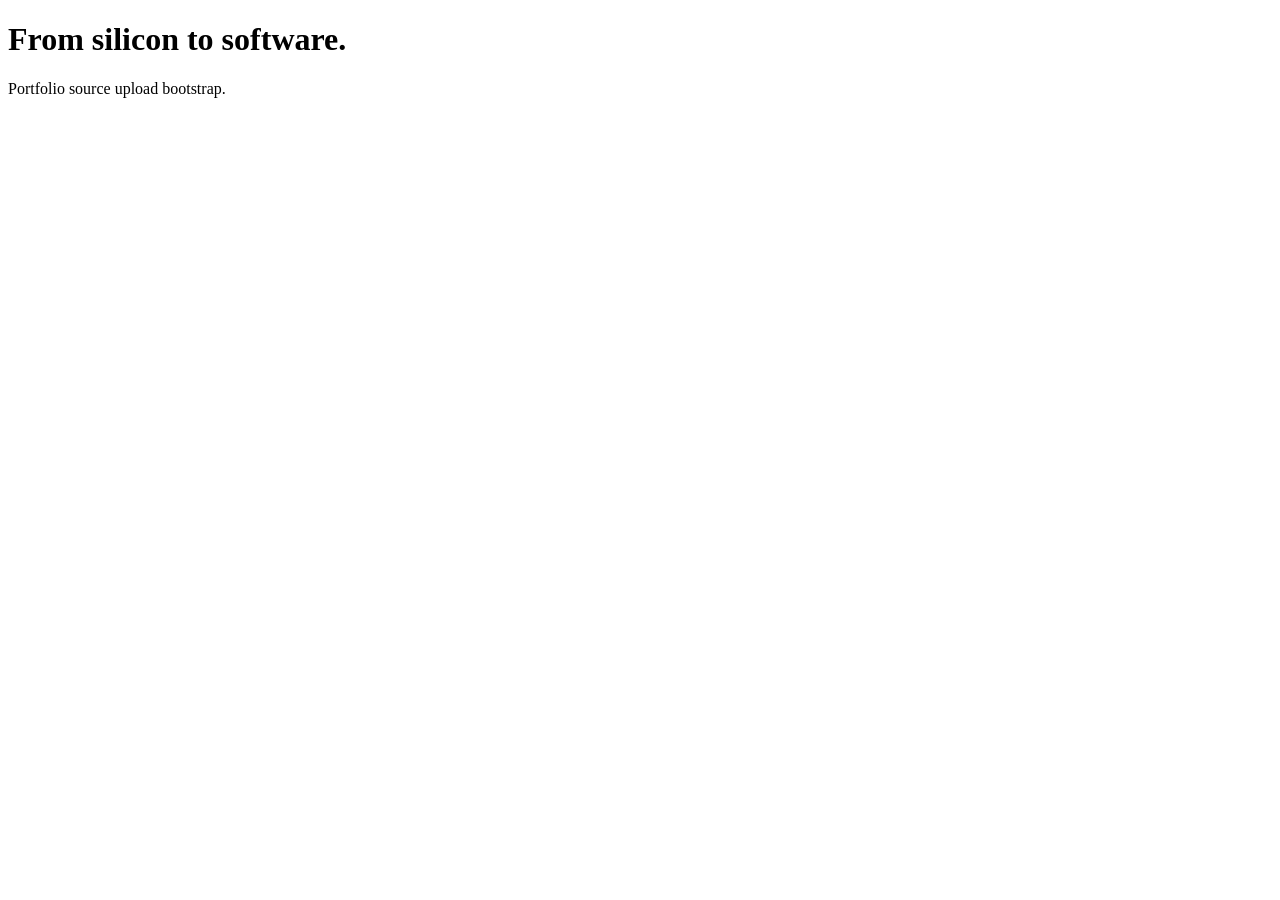
==== index.html @ 4bb89e98 "Initialize fresh engineering portfolio" ====
<!doctype html><html lang="en"><head><meta charset="utf-8"><meta name="viewport" content="width=device-width,initial-scale=1"><title>Prajwal Mhetre — Engineering Portfolio</title><link rel="stylesheet" href="styles.css"><script defer src="projects.js"></script><script defer src="app.js"></script></head><body><main><h1>From silicon to software.</h1><p>Portfolio source upload bootstrap.</p></main></body></html>
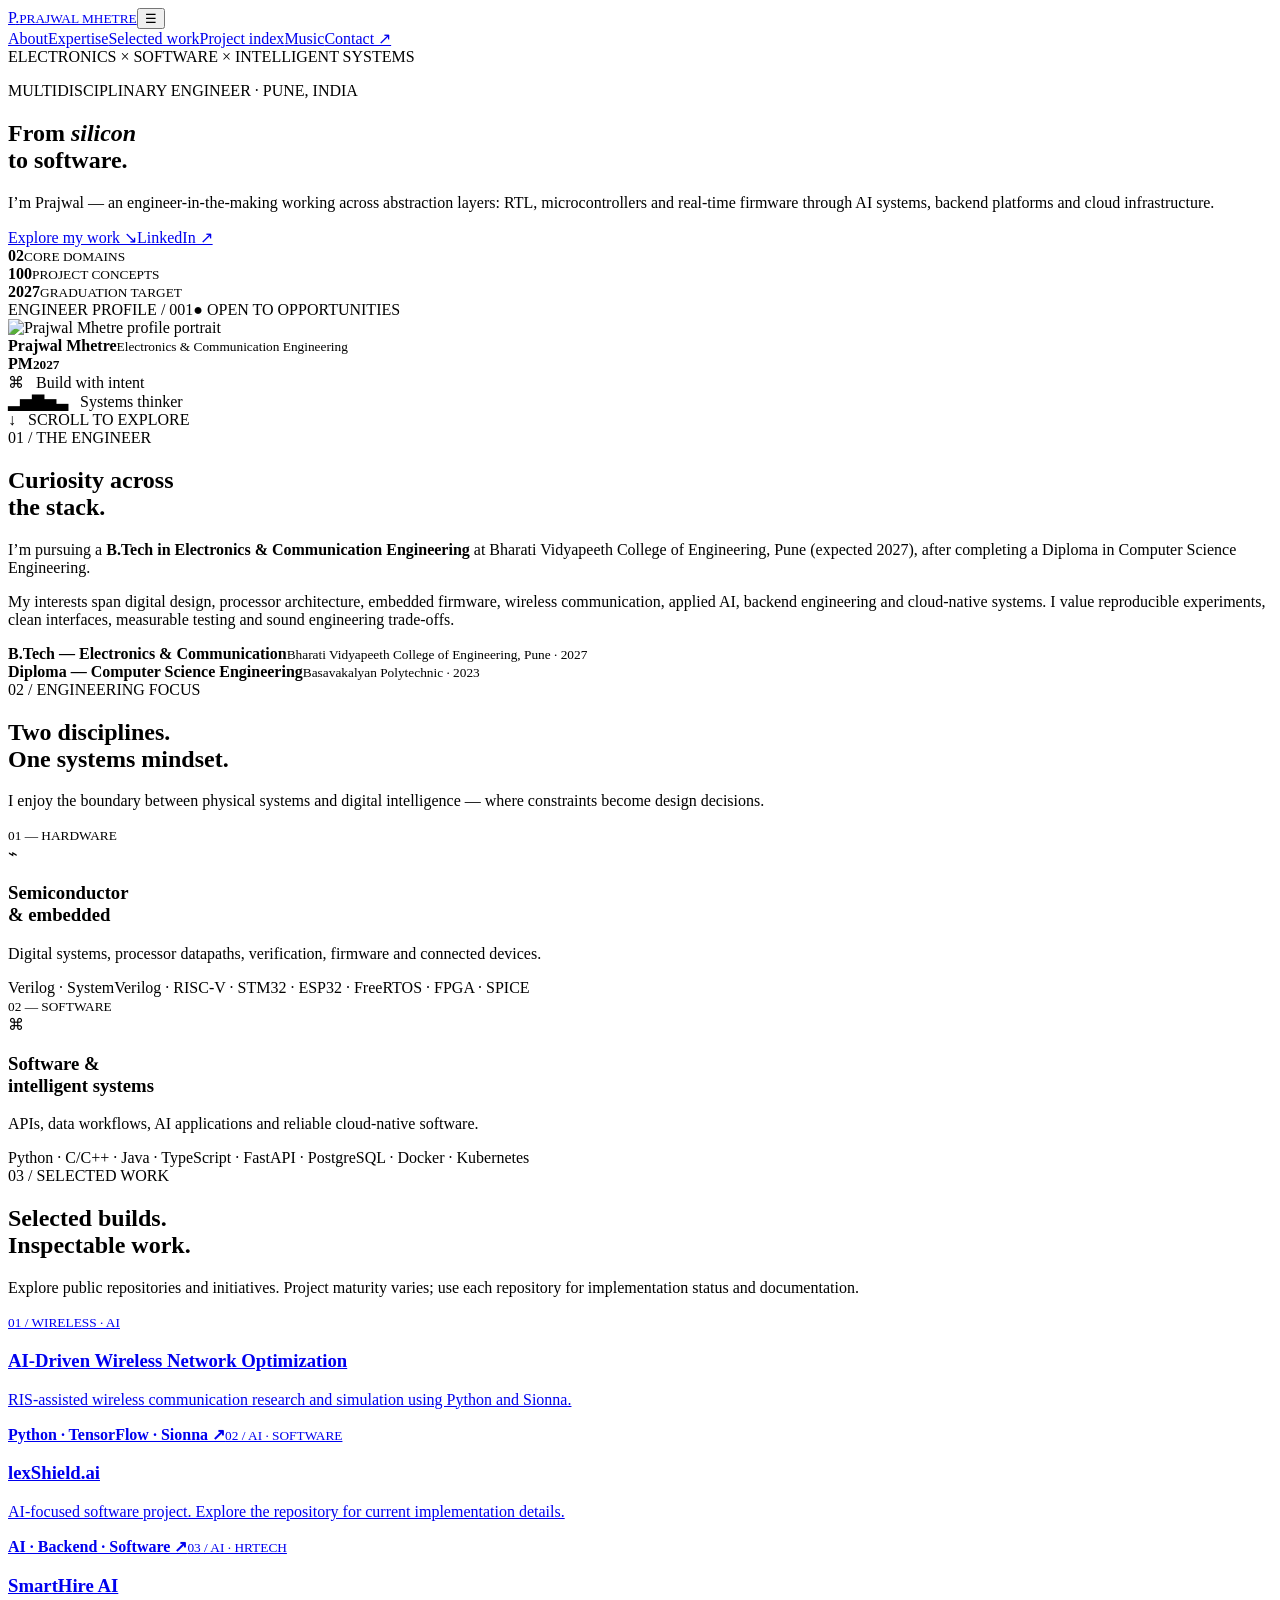
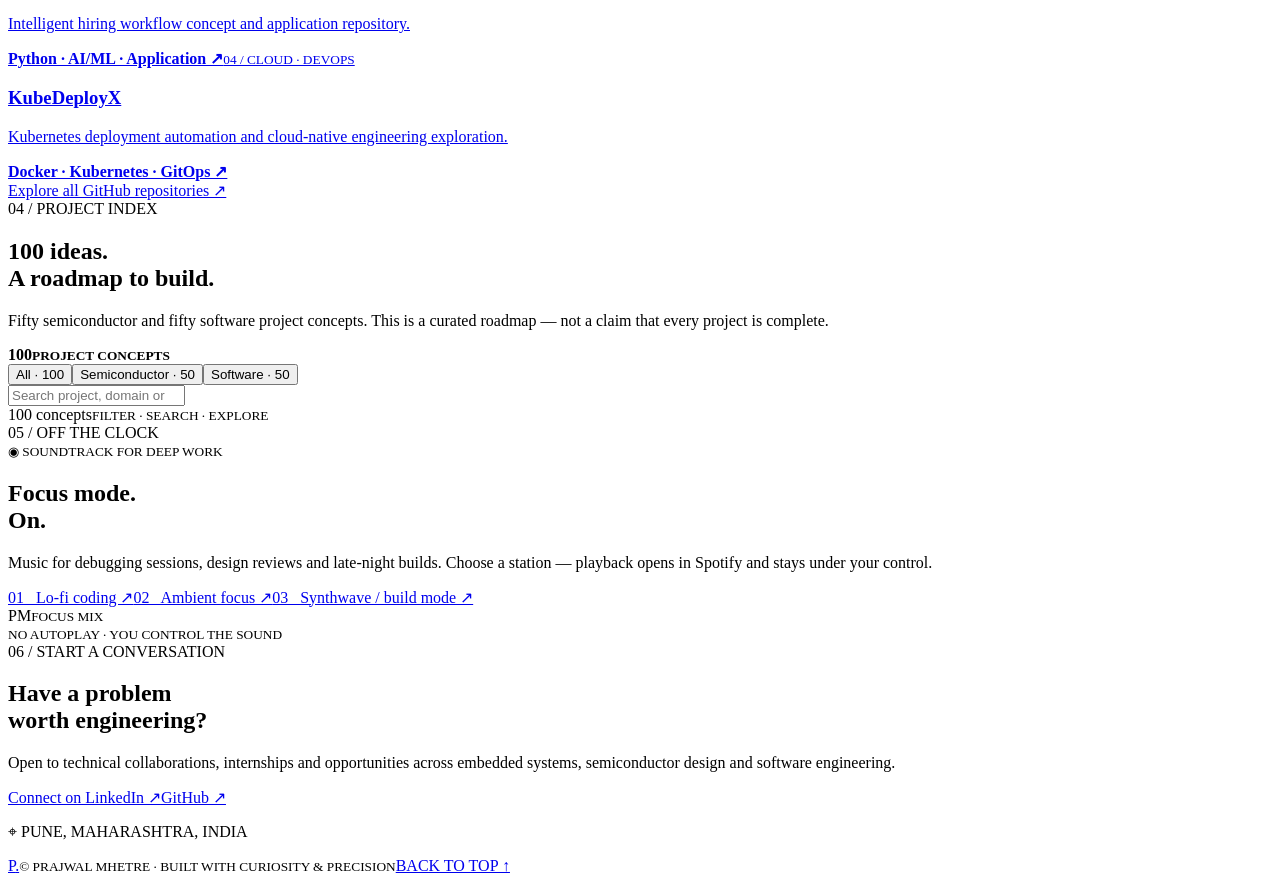
==== commit 1dac62f1: "Replace scaffold with complete engineering portfolio source" ====
--- a/index.html
+++ b/index.html
@@ -1 +1,10 @@
-<!doctype html><html lang="en"><head><meta charset="utf-8"><meta name="viewport" content="width=device-width,initial-scale=1"><title>Prajwal Mhetre — Engineering Portfolio</title><link rel="stylesheet" href="styles.css"><script defer src="projects.js"></script><script defer src="app.js"></script></head><body><main><h1>From silicon to software.</h1><p>Portfolio source upload bootstrap.</p></main></body></html>+<!doctype html>
+<html lang="en"><head><meta charset="utf-8"><meta name="viewport" content="width=device-width,initial-scale=1"><meta name="theme-color" content="#080b12"><meta name="description" content="Prajwal Mhetre — engineering portfolio across semiconductor design, embedded systems, AI and software."><meta property="og:title" content="Prajwal Mhetre | Engineering Portfolio"><meta property="og:description" content="From silicon to software."><title>Prajwal Mhetre — Engineering Portfolio</title><link rel="preconnect" href="https://fonts.googleapis.com"><link rel="preconnect" href="https://fonts.gstatic.com" crossorigin><link href="https://fonts.googleapis.com/css2?family=DM+Mono:wght@400;500&family=Manrope:wght@400;500;600;700;800&family=Space+Grotesk:wght@400;500;600;700&display=swap" rel="stylesheet"><link rel="stylesheet" href="styles.css"><script defer src="projects.js"></script><script defer src="app.js"></script></head>
+<body><div class="grain"></div><header class="top"><a class="logo" href="#home">P<span>.</span><small>PRAJWAL MHETRE</small></a><button class="menu" aria-label="Open navigation">☰</button><nav><a href="#about">About</a><a href="#domains">Expertise</a><a href="#work">Selected work</a><a href="#projects">Project index</a><a href="#music">Music</a><a class="navbtn" href="#contact">Contact ↗</a></nav></header>
+<main><section class="hero wrap" id="home"><div class="hero-text reveal"><div class="eyebrow"><i></i> ELECTRONICS × SOFTWARE × INTELLIGENT SYSTEMS</div><p class="mono">MULTIDISCIPLINARY ENGINEER · PUNE, INDIA</p><h1>From <em>silicon</em><br>to <span>software.</span></h1><p class="lead">I’m Prajwal — an engineer-in-the-making working across abstraction layers: RTL, microcontrollers and real-time firmware through AI systems, backend platforms and cloud infrastructure.</p><div class="actions"><a class="btn primary" href="#work">Explore my work ↘</a><a class="btn" href="https://www.linkedin.com/in/prajwalmhetre/" target="_blank" rel="noreferrer">LinkedIn ↗</a></div><div class="stats"><div><b>02</b><small>CORE DOMAINS</small></div><div><b>100</b><small>PROJECT CONCEPTS</small></div><div><b>2027</b><small>GRADUATION TARGET</small></div></div></div><div class="hero-art reveal"><div class="portrait-card"><div class="card-top"><span>ENGINEER PROFILE / 001</span><span class="available">● OPEN TO OPPORTUNITIES</span></div><img src="https://github.com/PrajwalMhetre.png" alt="Prajwal Mhetre profile portrait"><div class="card-foot"><div><b>Prajwal Mhetre</b><small>Electronics & Communication Engineering</small></div><strong>PM<small>2027</small></strong></div></div><div class="float f1">⌘ &nbsp; Build with intent</div><div class="float f2">▂▅▇▅▃ &nbsp; Systems thinker</div><div class="orbit"></div></div><div class="scroll">↓ &nbsp; SCROLL TO EXPLORE</div></section>
+<section class="section wrap" id="about"><div class="label">01 / THE ENGINEER</div><div class="two"><h2>Curiosity across<br><span>the stack.</span></h2><div><p>I’m pursuing a <b>B.Tech in Electronics & Communication Engineering</b> at Bharati Vidyapeeth College of Engineering, Pune (expected 2027), after completing a Diploma in Computer Science Engineering.</p><p>My interests span digital design, processor architecture, embedded firmware, wireless communication, applied AI, backend engineering and cloud-native systems. I value reproducible experiments, clean interfaces, measurable testing and sound engineering trade-offs.</p><div class="education"><b>B.Tech — Electronics & Communication</b><small>Bharati Vidyapeeth College of Engineering, Pune · 2027</small></div><div class="education"><b>Diploma — Computer Science Engineering</b><small>Basavakalyan Polytechnic · 2023</small></div></div></div></section>
+<section class="section wrap" id="domains"><div class="label">02 / ENGINEERING FOCUS</div><div class="section-title"><h2>Two disciplines.<br><span>One systems mindset.</span></h2><p>I enjoy the boundary between physical systems and digital intelligence — where constraints become design decisions.</p></div><div class="domains"><article class="domain"><small>01 — HARDWARE</small><div class="symbol">⌁</div><h3>Semiconductor<br>& embedded</h3><p>Digital systems, processor datapaths, verification, firmware and connected devices.</p><div class="tags">Verilog · SystemVerilog · RISC-V · STM32 · ESP32 · FreeRTOS · FPGA · SPICE</div></article><article class="domain alt"><small>02 — SOFTWARE</small><div class="symbol">⌘</div><h3>Software &<br>intelligent systems</h3><p>APIs, data workflows, AI applications and reliable cloud-native software.</p><div class="tags">Python · C/C++ · Java · TypeScript · FastAPI · PostgreSQL · Docker · Kubernetes</div></article></div></section>
+<section class="section wrap" id="work"><div class="label">03 / SELECTED WORK</div><div class="section-title"><h2>Selected builds.<br><span>Inspectable work.</span></h2><p>Explore public repositories and initiatives. Project maturity varies; use each repository for implementation status and documentation.</p></div><div class="work-grid"><a class="work-card" href="https://github.com/PrajwalMhetre/AURORA_RSI_6G" target="_blank" rel="noreferrer"><small>01 / WIRELESS · AI</small><h3>AI-Driven Wireless Network Optimization</h3><p>RIS-assisted wireless communication research and simulation using Python and Sionna.</p><b>Python · TensorFlow · Sionna ↗</b></a><a class="work-card" href="https://github.com/PrajwalMhetre/lexShield.ai" target="_blank" rel="noreferrer"><small>02 / AI · SOFTWARE</small><h3>lexShield.ai</h3><p>AI-focused software project. Explore the repository for current implementation details.</p><b>AI · Backend · Software ↗</b></a><a class="work-card" href="https://github.com/PrajwalMhetre/SmartHire-AI" target="_blank" rel="noreferrer"><small>03 / AI · HRTECH</small><h3>SmartHire AI</h3><p>Intelligent hiring workflow concept and application repository.</p><b>Python · AI/ML · Application ↗</b></a><a class="work-card" href="https://github.com/PrajwalMhetre/KubeDeployX" target="_blank" rel="noreferrer"><small>04 / CLOUD · DEVOPS</small><h3>KubeDeployX</h3><p>Kubernetes deployment automation and cloud-native engineering exploration.</p><b>Docker · Kubernetes · GitOps ↗</b></a></div><a class="all-link" href="https://github.com/PrajwalMhetre" target="_blank" rel="noreferrer">Explore all GitHub repositories ↗</a></section>
+<section class="section wrap" id="projects"><div class="label">04 / PROJECT INDEX</div><div class="project-heading"><div><h2>100 ideas.<br><span>A roadmap to build.</span></h2><p>Fifty semiconductor and fifty software project concepts. This is a curated roadmap — not a claim that every project is complete.</p></div><strong>100<small>PROJECT CONCEPTS</small></strong></div><div class="controls"><div class="filters"><button class="selected" data-kind="all">All · 100</button><button data-kind="semiconductor">Semiconductor · 50</button><button data-kind="software">Software · 50</button></div><input id="search" type="search" placeholder="Search project, domain or stack…" aria-label="Search projects"></div><div class="results"><span id="count">100 concepts</span><small>FILTER · SEARCH · EXPLORE</small></div><div class="project-grid" id="project-grid"></div></section>
+<section class="section wrap" id="music"><div class="label">05 / OFF THE CLOCK</div><div class="music"><div><small class="mono">◉ SOUNDTRACK FOR DEEP WORK</small><h2>Focus mode.<br><span>On.</span></h2><p>Music for debugging sessions, design reviews and late-night builds. Choose a station — playback opens in Spotify and stays under your control.</p><a href="https://open.spotify.com/search/lofi%20coding" target="_blank" rel="noreferrer">01 &nbsp; Lo-fi coding ↗</a><a href="https://open.spotify.com/search/ambient%20focus" target="_blank" rel="noreferrer">02 &nbsp; Ambient focus ↗</a><a href="https://open.spotify.com/search/synthwave%20instrumental" target="_blank" rel="noreferrer">03 &nbsp; Synthwave / build mode ↗</a></div><div class="vinyl"><div class="disc"><span>PM<small>FOCUS MIX</small></span></div><small>NO AUTOPLAY · YOU CONTROL THE SOUND</small></div></div></section>
+<section class="section wrap contact" id="contact"><div class="label">06 / START A CONVERSATION</div><h2>Have a problem<br>worth <span>engineering?</span></h2><p>Open to technical collaborations, internships and opportunities across embedded systems, semiconductor design and software engineering.</p><div class="actions"><a class="btn primary" href="https://www.linkedin.com/in/prajwalmhetre/" target="_blank" rel="noreferrer">Connect on LinkedIn ↗</a><a class="btn" href="https://github.com/PrajwalMhetre" target="_blank" rel="noreferrer">GitHub ↗</a></div><p class="mono">⌖ PUNE, MAHARASHTRA, INDIA</p></section></main><footer><a class="logo" href="#home">P<span>.</span></a><small>© <span id="year"></span> PRAJWAL MHETRE · BUILT WITH CURIOSITY & PRECISION</small><a href="#home">BACK TO TOP ↑</a></footer></body></html>
--- a/styles.css
+++ b/styles.css
@@ -0,0 +1 @@
+/* Stylesheet temporarily scaffolded; full styles in local source ZIP. */
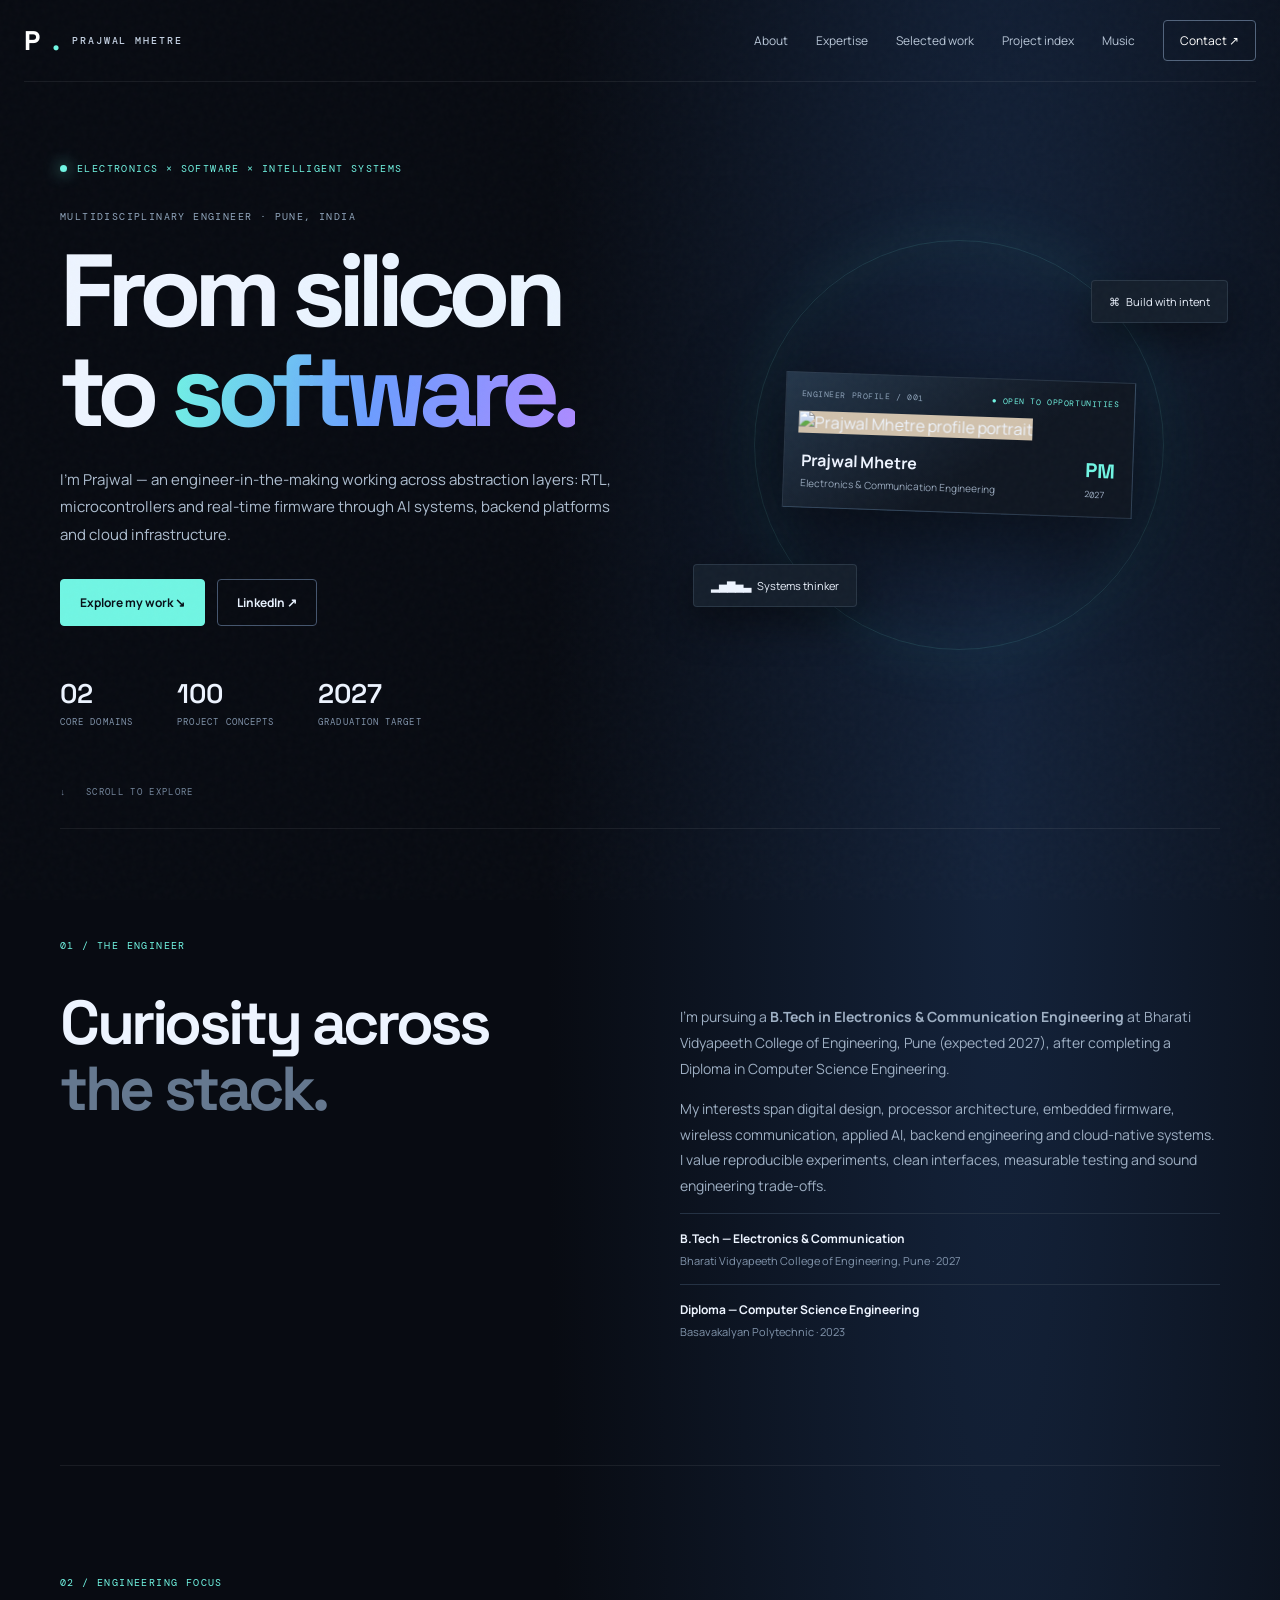
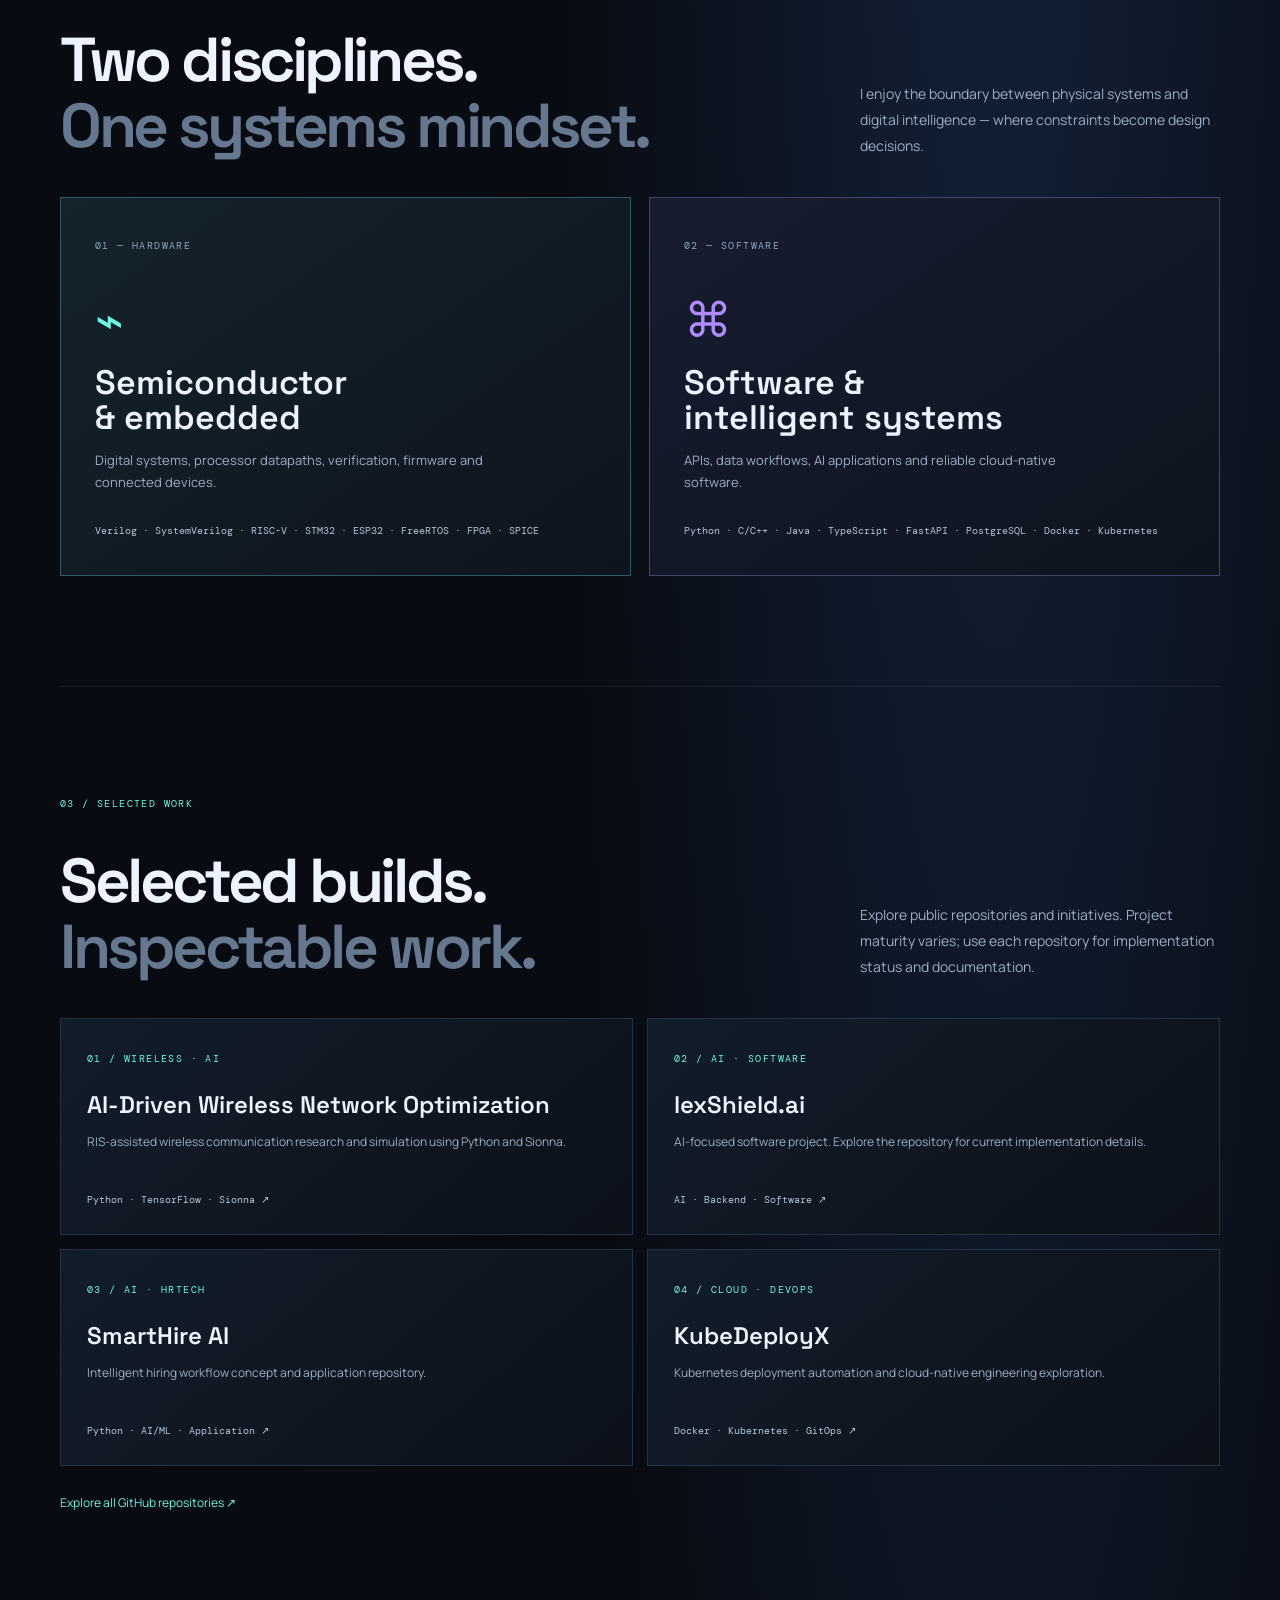
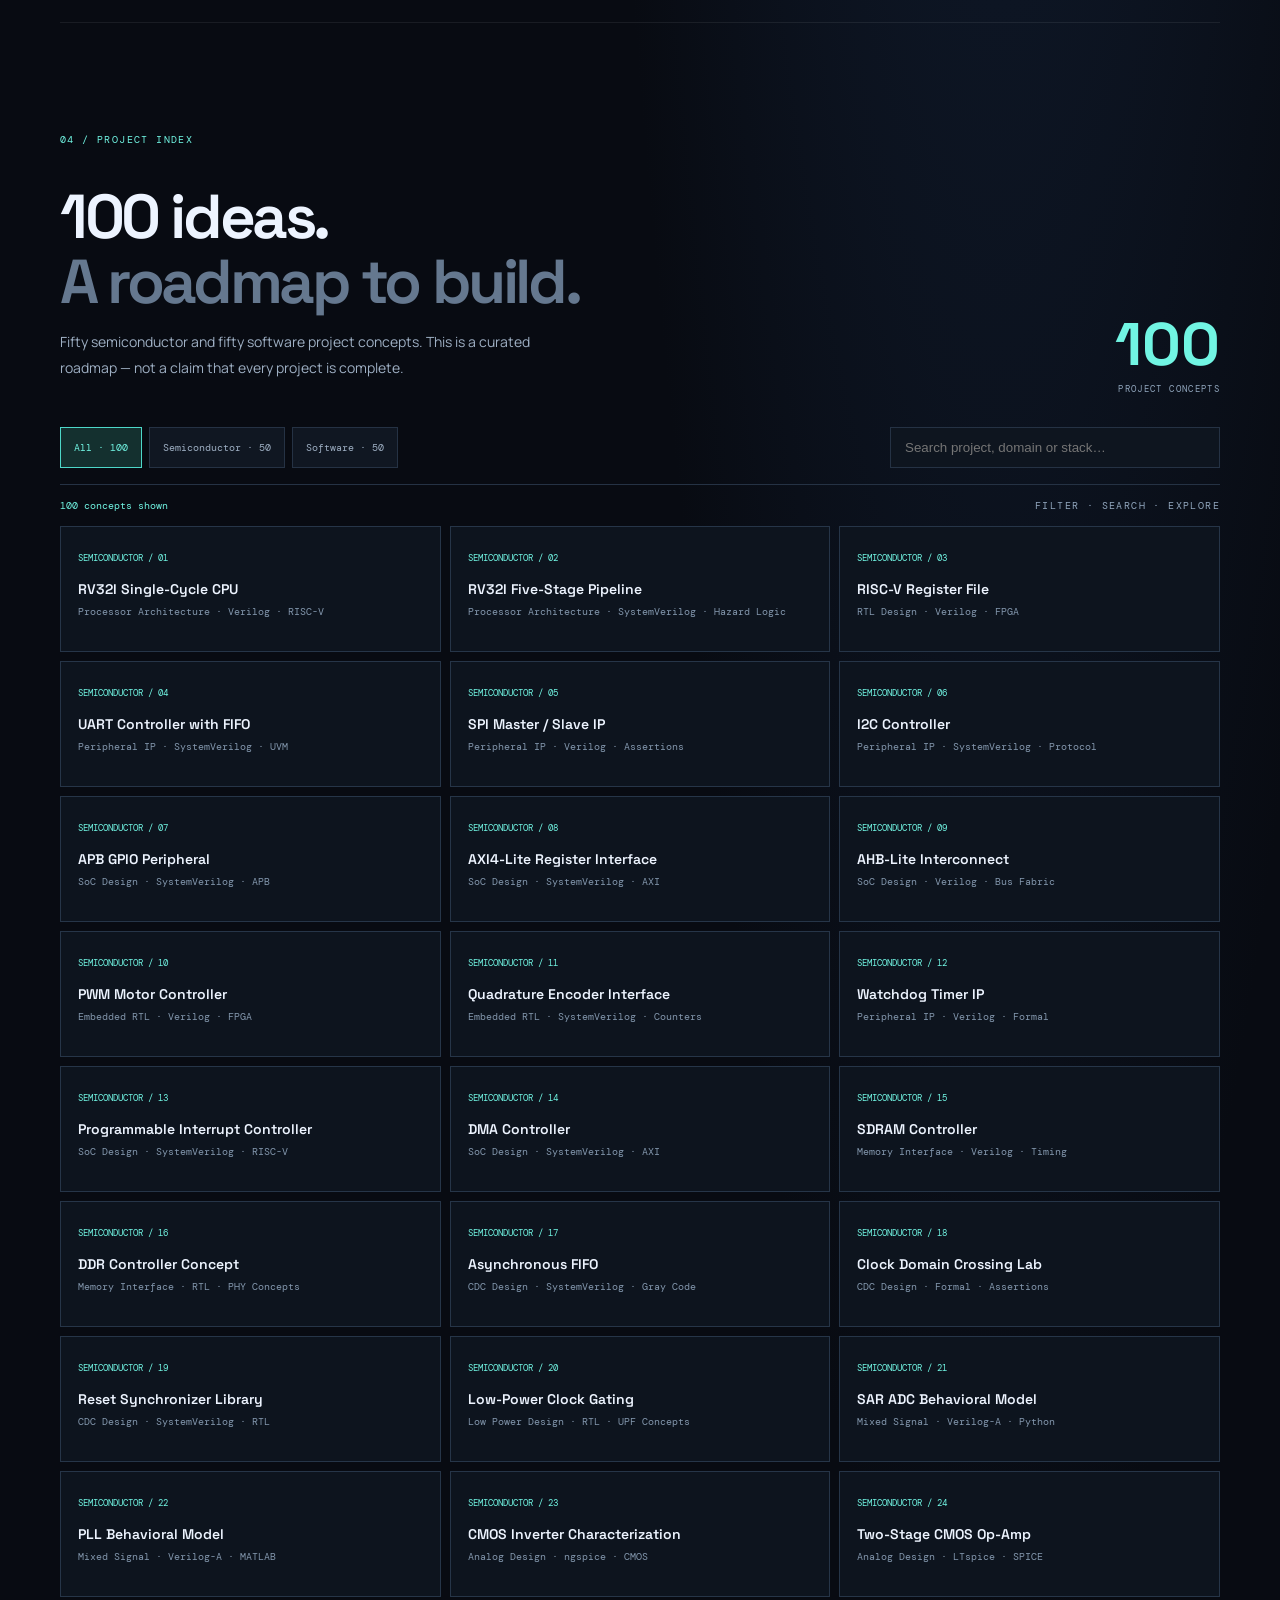
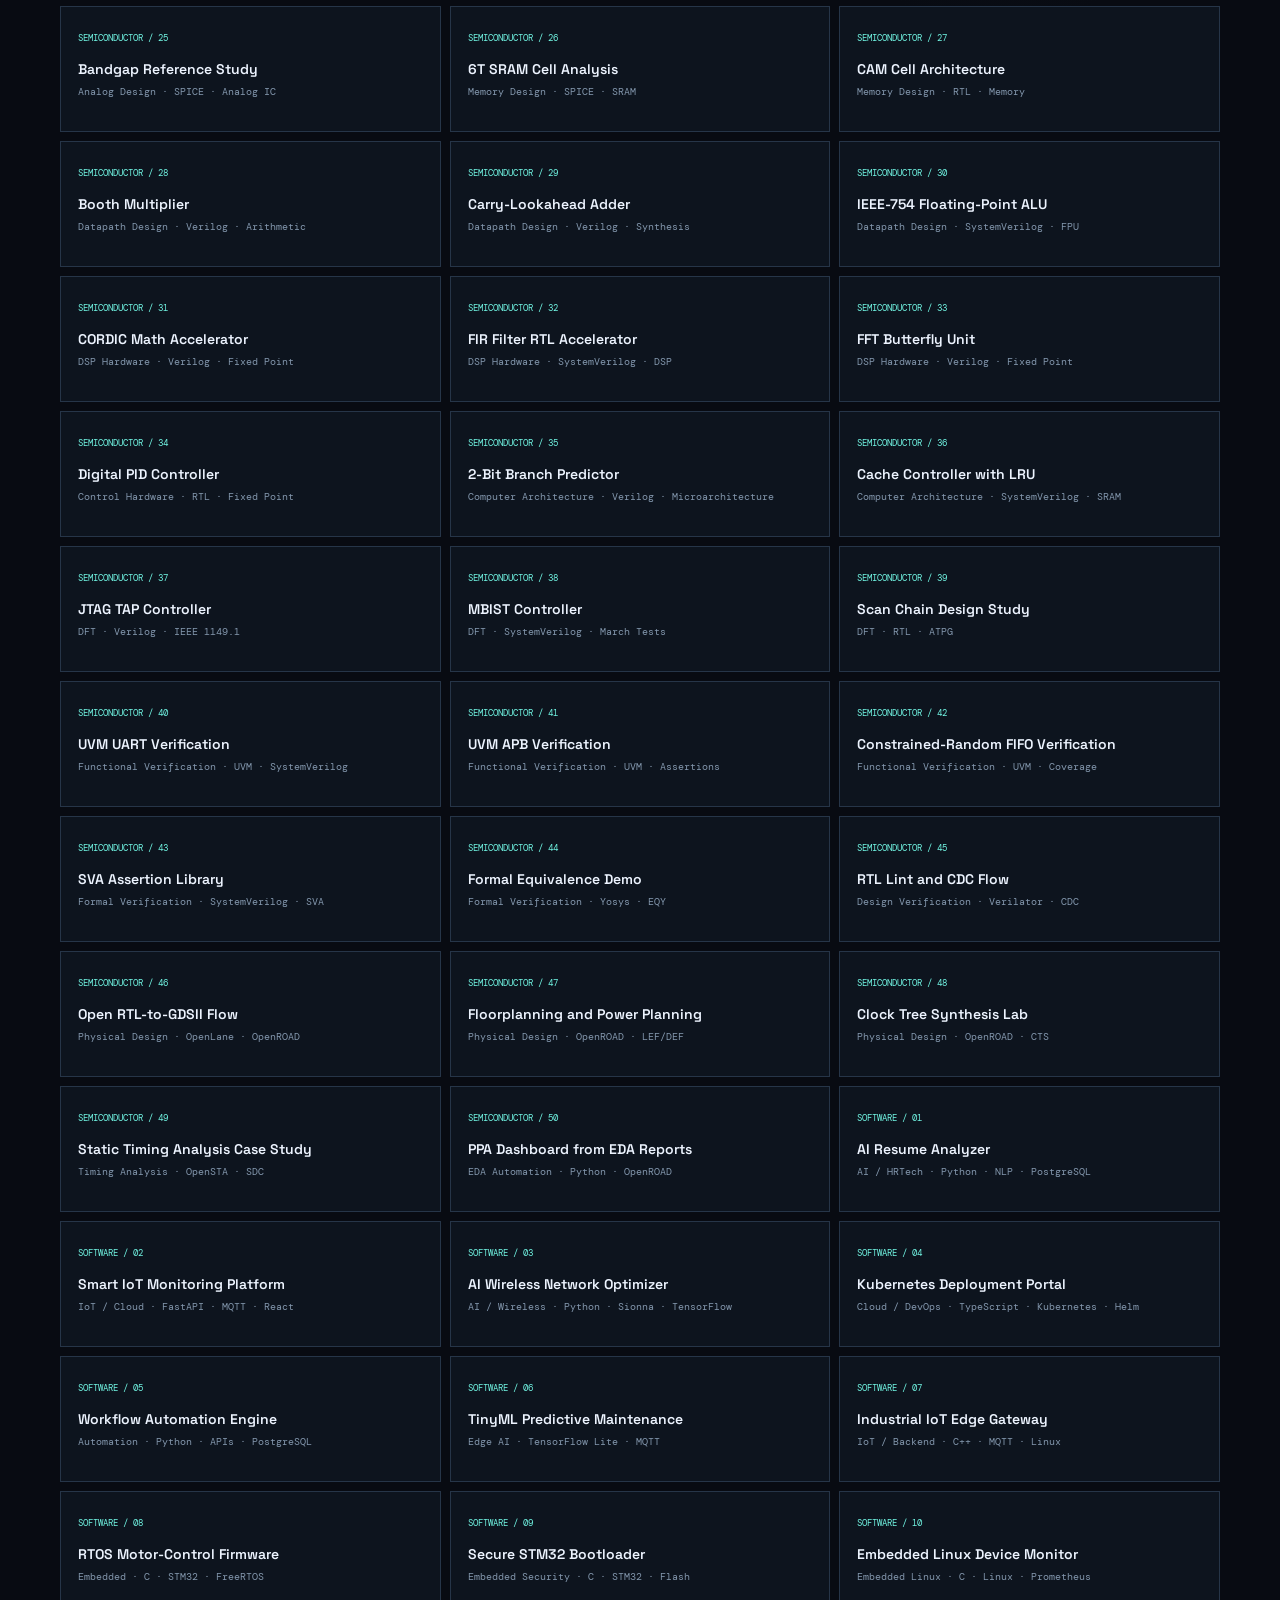
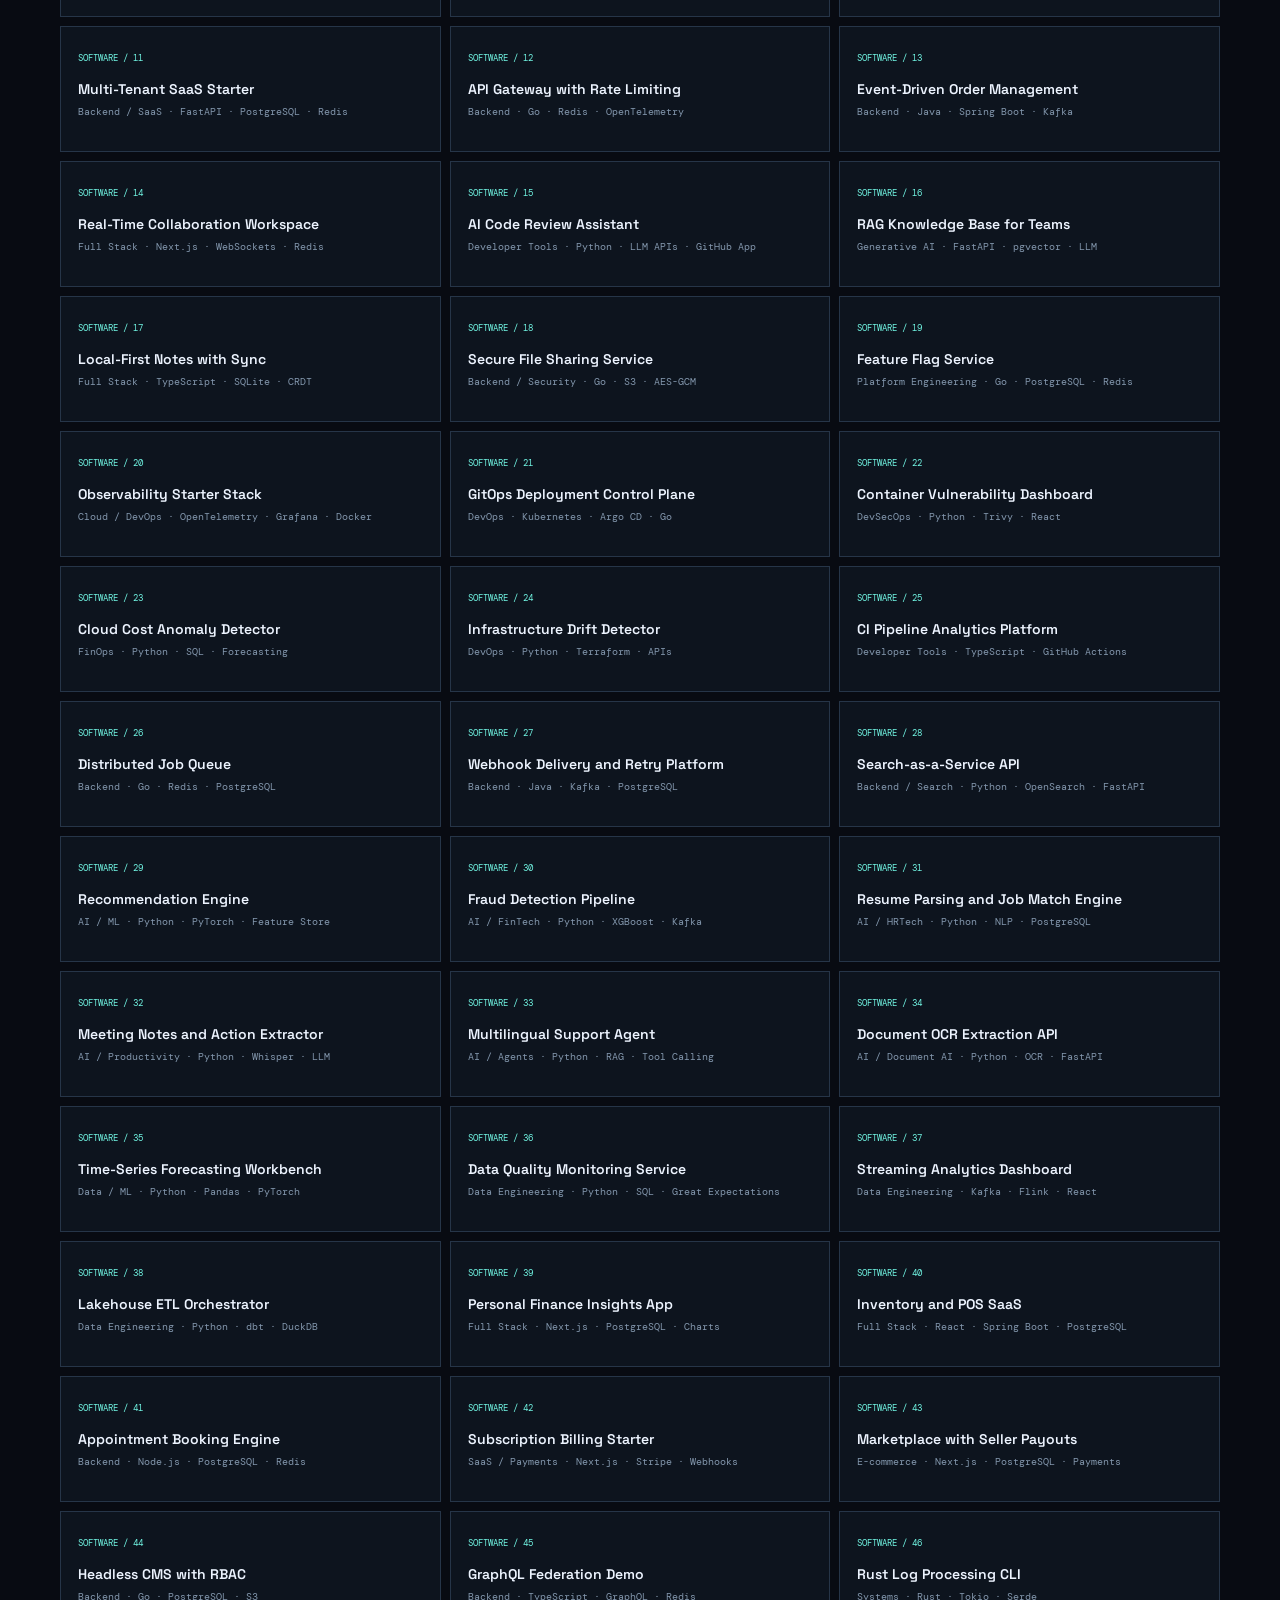
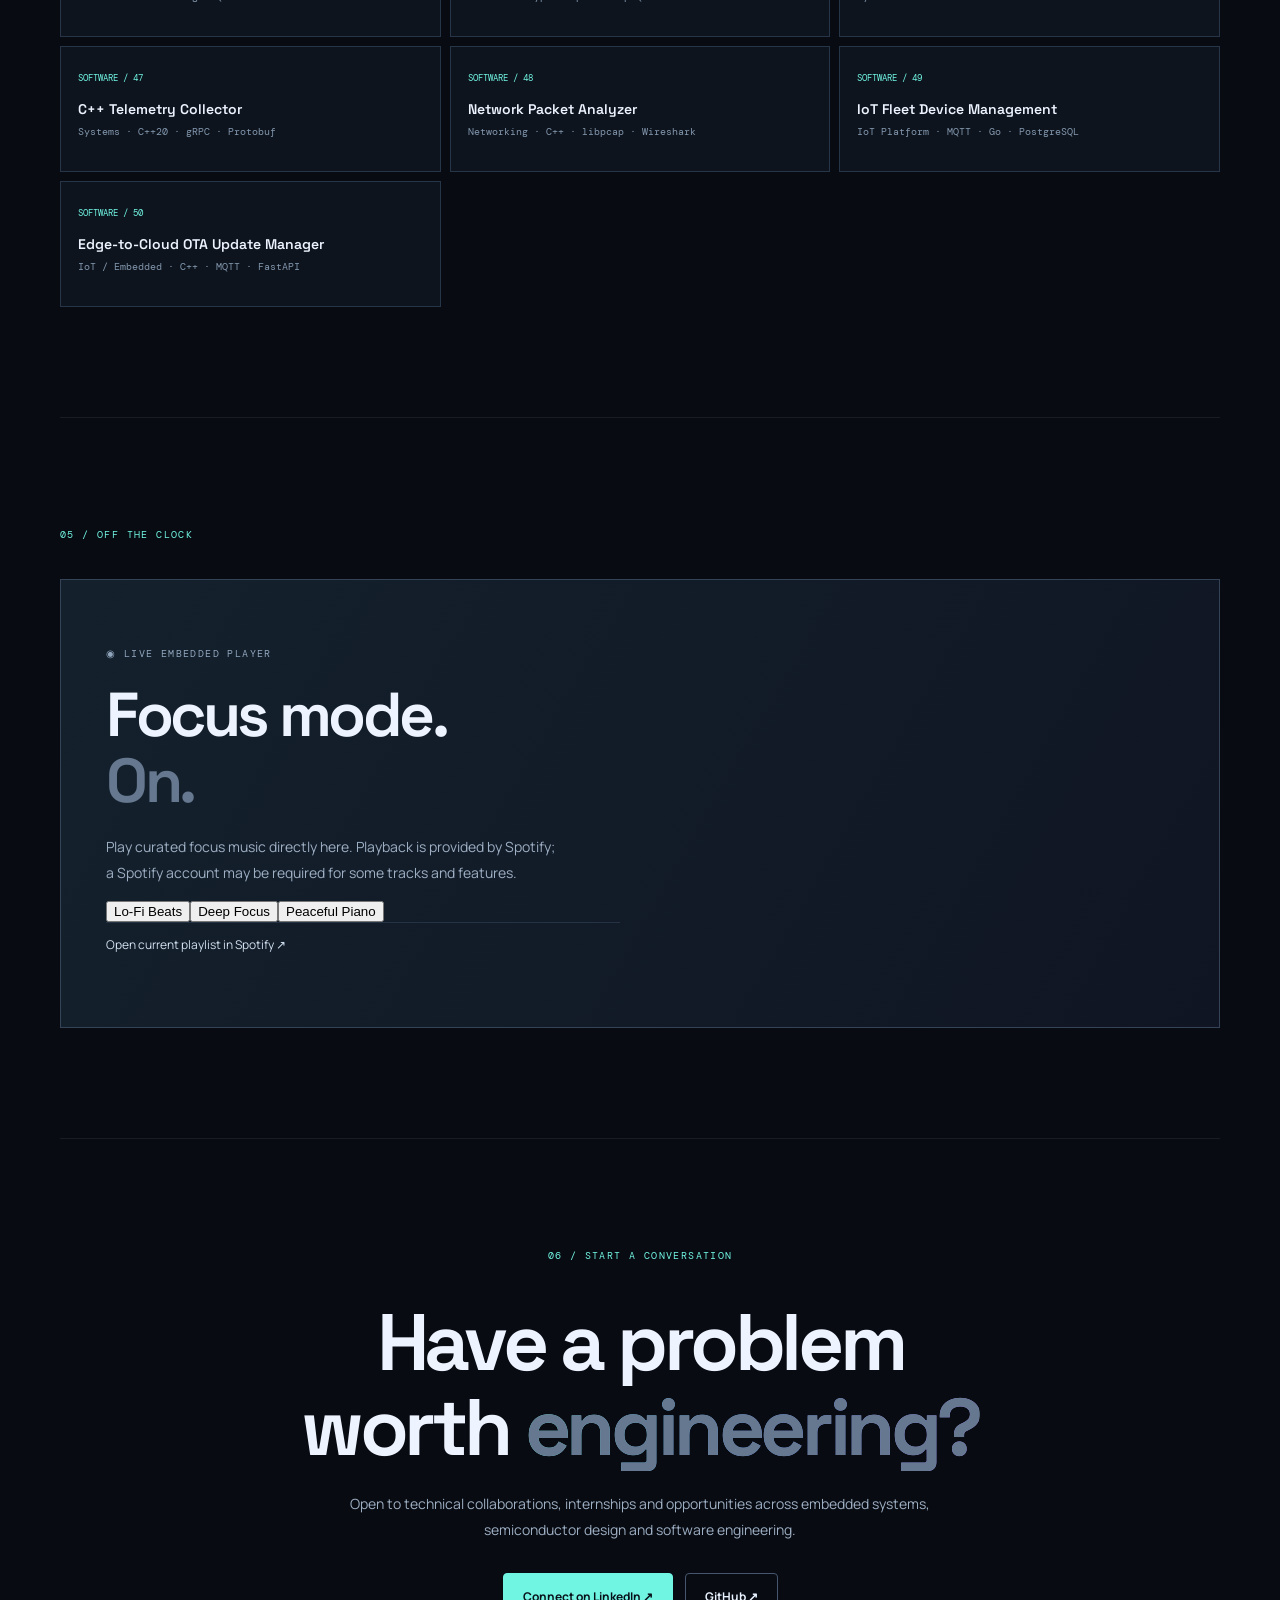
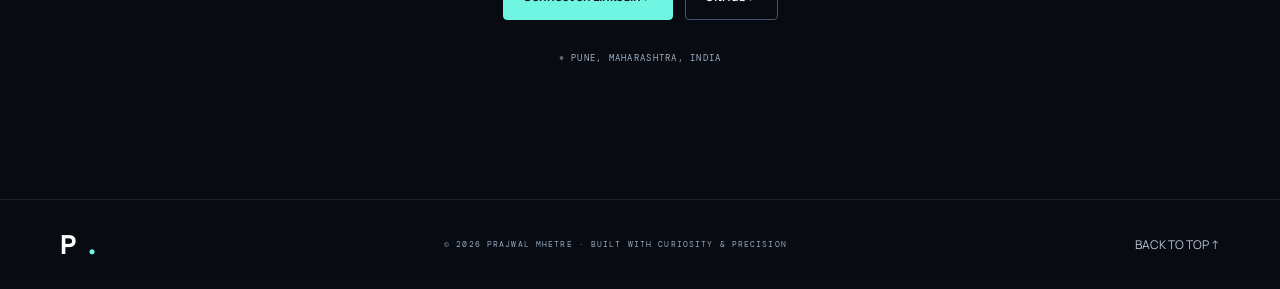
==== commit df219057: "Add interactive embedded Spotify player" ====
--- a/index.html
+++ b/index.html
@@ -6,5 +6,5 @@
 <section class="section wrap" id="domains"><div class="label">02 / ENGINEERING FOCUS</div><div class="section-title"><h2>Two disciplines.<br><span>One systems mindset.</span></h2><p>I enjoy the boundary between physical systems and digital intelligence — where constraints become design decisions.</p></div><div class="domains"><article class="domain"><small>01 — HARDWARE</small><div class="symbol">⌁</div><h3>Semiconductor<br>& embedded</h3><p>Digital systems, processor datapaths, verification, firmware and connected devices.</p><div class="tags">Verilog · SystemVerilog · RISC-V · STM32 · ESP32 · FreeRTOS · FPGA · SPICE</div></article><article class="domain alt"><small>02 — SOFTWARE</small><div class="symbol">⌘</div><h3>Software &<br>intelligent systems</h3><p>APIs, data workflows, AI applications and reliable cloud-native software.</p><div class="tags">Python · C/C++ · Java · TypeScript · FastAPI · PostgreSQL · Docker · Kubernetes</div></article></div></section>
 <section class="section wrap" id="work"><div class="label">03 / SELECTED WORK</div><div class="section-title"><h2>Selected builds.<br><span>Inspectable work.</span></h2><p>Explore public repositories and initiatives. Project maturity varies; use each repository for implementation status and documentation.</p></div><div class="work-grid"><a class="work-card" href="https://github.com/PrajwalMhetre/AURORA_RSI_6G" target="_blank" rel="noreferrer"><small>01 / WIRELESS · AI</small><h3>AI-Driven Wireless Network Optimization</h3><p>RIS-assisted wireless communication research and simulation using Python and Sionna.</p><b>Python · TensorFlow · Sionna ↗</b></a><a class="work-card" href="https://github.com/PrajwalMhetre/lexShield.ai" target="_blank" rel="noreferrer"><small>02 / AI · SOFTWARE</small><h3>lexShield.ai</h3><p>AI-focused software project. Explore the repository for current implementation details.</p><b>AI · Backend · Software ↗</b></a><a class="work-card" href="https://github.com/PrajwalMhetre/SmartHire-AI" target="_blank" rel="noreferrer"><small>03 / AI · HRTECH</small><h3>SmartHire AI</h3><p>Intelligent hiring workflow concept and application repository.</p><b>Python · AI/ML · Application ↗</b></a><a class="work-card" href="https://github.com/PrajwalMhetre/KubeDeployX" target="_blank" rel="noreferrer"><small>04 / CLOUD · DEVOPS</small><h3>KubeDeployX</h3><p>Kubernetes deployment automation and cloud-native engineering exploration.</p><b>Docker · Kubernetes · GitOps ↗</b></a></div><a class="all-link" href="https://github.com/PrajwalMhetre" target="_blank" rel="noreferrer">Explore all GitHub repositories ↗</a></section>
 <section class="section wrap" id="projects"><div class="label">04 / PROJECT INDEX</div><div class="project-heading"><div><h2>100 ideas.<br><span>A roadmap to build.</span></h2><p>Fifty semiconductor and fifty software project concepts. This is a curated roadmap — not a claim that every project is complete.</p></div><strong>100<small>PROJECT CONCEPTS</small></strong></div><div class="controls"><div class="filters"><button class="selected" data-kind="all">All · 100</button><button data-kind="semiconductor">Semiconductor · 50</button><button data-kind="software">Software · 50</button></div><input id="search" type="search" placeholder="Search project, domain or stack…" aria-label="Search projects"></div><div class="results"><span id="count">100 concepts</span><small>FILTER · SEARCH · EXPLORE</small></div><div class="project-grid" id="project-grid"></div></section>
-<section class="section wrap" id="music"><div class="label">05 / OFF THE CLOCK</div><div class="music"><div><small class="mono">◉ SOUNDTRACK FOR DEEP WORK</small><h2>Focus mode.<br><span>On.</span></h2><p>Music for debugging sessions, design reviews and late-night builds. Choose a station — playback opens in Spotify and stays under your control.</p><a href="https://open.spotify.com/search/lofi%20coding" target="_blank" rel="noreferrer">01 &nbsp; Lo-fi coding ↗</a><a href="https://open.spotify.com/search/ambient%20focus" target="_blank" rel="noreferrer">02 &nbsp; Ambient focus ↗</a><a href="https://open.spotify.com/search/synthwave%20instrumental" target="_blank" rel="noreferrer">03 &nbsp; Synthwave / build mode ↗</a></div><div class="vinyl"><div class="disc"><span>PM<small>FOCUS MIX</small></span></div><small>NO AUTOPLAY · YOU CONTROL THE SOUND</small></div></div></section>
+<section class="section wrap" id="music"><div class="label">05 / OFF THE CLOCK</div><div class="music"><div><small class="mono">◉ LIVE EMBEDDED PLAYER</small><h2>Focus mode.<br><span>On.</span></h2><p>Play curated focus music directly here. Playback is provided by Spotify; a Spotify account may be required for some tracks and features.</p><div class="player-tabs"><button class="active" data-playlist="37i9dQZF1DWWQRwui0ExPn" data-title="Lo-Fi Beats">Lo-Fi Beats</button><button data-playlist="37i9dQZF1DWZeKCadgRdKQ" data-title="Deep Focus">Deep Focus</button><button data-playlist="37i9dQZF1DX4sWSpwq3LiO" data-title="Peaceful Piano">Peaceful Piano</button></div><a class="spotify-open" href="https://open.spotify.com/playlist/37i9dQZF1DWWQRwui0ExPn" target="_blank" rel="noreferrer">Open current playlist in Spotify ↗</a></div><div class="spotify-frame"><iframe id="spotify-player" title="Lo-Fi Beats Spotify music player" src="https://open.spotify.com/embed/playlist/37i9dQZF1DWWQRwui0ExPn?utm_source=generator&theme=0" width="100%" height="352" frameborder="0" allow="autoplay; clipboard-write; encrypted-media; fullscreen; picture-in-picture" loading="lazy"></iframe></div></div></section>
 <section class="section wrap contact" id="contact"><div class="label">06 / START A CONVERSATION</div><h2>Have a problem<br>worth <span>engineering?</span></h2><p>Open to technical collaborations, internships and opportunities across embedded systems, semiconductor design and software engineering.</p><div class="actions"><a class="btn primary" href="https://www.linkedin.com/in/prajwalmhetre/" target="_blank" rel="noreferrer">Connect on LinkedIn ↗</a><a class="btn" href="https://github.com/PrajwalMhetre" target="_blank" rel="noreferrer">GitHub ↗</a></div><p class="mono">⌖ PUNE, MAHARASHTRA, INDIA</p></section></main><footer><a class="logo" href="#home">P<span>.</span></a><small>© <span id="year"></span> PRAJWAL MHETRE · BUILT WITH CURIOSITY & PRECISION</small><a href="#home">BACK TO TOP ↑</a></footer></body></html>
--- a/styles.css
+++ b/styles.css
@@ -1 +1 @@
-/* Stylesheet temporarily scaffolded; full styles in local source ZIP. */+:root{--bg:#080b12;--panel:#101722;--line:#253244;--text:#edf4ff;--muted:#98a8bc;--cyan:#71f5e3;--blue:#6c9dff;--violet:#ae8bff;--font:'Manrope',sans-serif;--display:'Space Grotesk',sans-serif;--mono:'DM Mono',monospace}*{box-sizing:border-box}html{scroll-behavior:smooth}body{margin:0;background:radial-gradient(ellipse at 78% 8%,#14233b 0,transparent 32%),var(--bg);color:var(--text);font-family:var(--font);overflow-x:hidden}.grain{position:fixed;inset:0;pointer-events:none;opacity:.045;z-index:5;background-image:url("data:image/svg+xml,%3Csvg viewBox='0 0 180 180' xmlns='http://www.w3.org/2000/svg'%3E%3Cfilter id='n'%3E%3CfeTurbulence type='fractalNoise' baseFrequency='.9' numOctaves='3' stitchTiles='stitch'/%3E%3C/filter%3E%3Crect width='100%25' height='100%25' filter='url(%23n)' opacity='.5'/%3E%3C/svg%3E")}.wrap{width:min(1160px,calc(100% - 48px));margin:auto}.top{height:82px;display:flex;align-items:center;justify-content:space-between;width:min(1280px,calc(100% - 48px));margin:auto;border-bottom:1px solid #ffffff12}.logo{font:700 27px var(--display);color:white;text-decoration:none;display:flex;align-items:center;gap:12px}.logo>span{color:var(--cyan)}.logo small{font:500 10px var(--mono);letter-spacing:.19em;color:#c5d2e3}nav{display:flex;gap:28px;align-items:center}nav a,.all-link,footer a{color:#b9c7d8;text-decoration:none;font-size:12px}nav a:hover,.all-link:hover{color:var(--cyan)}.navbtn{border:1px solid #52647c;padding:11px 16px;border-radius:4px;color:white}.menu{display:none}.hero{min-height:690px;display:grid;grid-template-columns:1.1fr .9fr;align-items:center;position:relative;padding:80px 0 100px}.eyebrow,.label,.mono,.card-top,.domain>small,.work-card>small,.results small,footer small{font:10px var(--mono);letter-spacing:.14em;color:#91a6bd}.eyebrow{display:flex;align-items:center;gap:10px;color:var(--cyan)}.eyebrow i{width:7px;height:7px;background:var(--cyan);border-radius:50%;box-shadow:0 0 16px var(--cyan)}.hero-text>.mono{margin-top:35px}.hero h1{font:700 clamp(64px,8vw,104px)/.98 var(--display);letter-spacing:-.075em;margin:18px 0 24px}.hero h1 em{font-style:normal;color:#eaf4ff}.hero h1 span,.contact h2 span{background:linear-gradient(100deg,var(--cyan),var(--blue),var(--violet));background-clip:text;color:transparent}.lead{max-width:570px;color:#aebed0;line-height:1.85;font-size:15px}.actions{display:flex;gap:12px;flex-wrap:wrap;margin:30px 0}.btn{display:inline-flex;padding:14px 19px;border:1px solid #45566e;border-radius:4px;color:#e9f3ff;text-decoration:none;font-size:12px;font-weight:700;transition:.25s}.btn:hover{transform:translateY(-3px);border-color:var(--cyan)}.primary{background:var(--cyan);color:#071018;border-color:var(--cyan)}.stats{display:flex;gap:44px;margin-top:50px}.stats div{display:grid;gap:5px}.stats b{font:600 27px var(--display)}.stats small{font:9px var(--mono);letter-spacing:.12em;color:#8093aa}.hero-art{position:relative;display:grid;place-items:center;min-height:480px}.portrait-card{width:min(350px,85%);padding:13px;background:linear-gradient(145deg,#25374b,#101722 60%);border:1px solid #6c8ba844;box-shadow:0 30px 100px #0009;z-index:2;transform:rotate(2deg)}.card-top{display:flex;justify-content:space-between;font-size:8px;letter-spacing:.07em;padding:3px 2px 12px}.available{color:var(--cyan)}.portrait-card img{width:100%;height:340px;object-fit:cover;object-position:center 25%;filter:saturate(.82);background:#d4c2a8}.card-foot{display:flex;justify-content:space-between;align-items:center;padding:15px 4px 3px}.card-foot b,.card-foot small{display:block}.card-foot small{font-size:10px;color:var(--muted);margin-top:5px}.card-foot strong{font:700 20px var(--display);color:var(--cyan)}.card-foot strong small{font:9px var(--mono)}.float{position:absolute;padding:13px 17px;background:#151f2c;border:1px solid #53647a55;border-radius:4px;font-size:11px;box-shadow:0 15px 40px #0007;z-index:3}.f1{top:75px;right:-8px}.f2{bottom:78px;left:-5px}.orbit{position:absolute;width:410px;height:410px;border:1px solid #70f5e322;border-radius:50%;box-shadow:0 0 70px #4ad8d015,inset 0 0 70px #4ad8d010}.scroll{position:absolute;bottom:30px;left:0;font:9px var(--mono);letter-spacing:.15em;color:#74869c}.section{padding:110px 0;border-top:1px solid #ffffff12}.label{color:var(--cyan);margin-bottom:38px}.two{display:grid;grid-template-columns:1fr 1fr;gap:80px}.section h2,.project-heading h2,.music h2,.contact h2{font:650 clamp(40px,5vw,62px)/1.06 var(--display);letter-spacing:-.055em;margin:0}.section h2 span,.section-title h2 span,.project-heading h2 span,.music h2 span{color:#65788f}.two p,.section-title p,.project-heading p,.music p,.contact>p{color:#9eafc3;line-height:1.85;font-size:14px}.education{padding:16px 0;border-top:1px solid var(--line);display:grid;gap:6px}.education b{font-size:12px}.education small{color:#8295ac;font-size:11px}.section-title{display:flex;justify-content:space-between;align-items:end;gap:60px;margin-bottom:38px}.section-title p{max-width:360px;margin:0}.domains{display:grid;grid-template-columns:1fr 1fr;gap:18px}.domain{padding:34px;background:linear-gradient(145deg,#14232c,#0e141e);border:1px solid #315b60}.domain.alt{background:linear-gradient(145deg,#171c31,#0e141e);border-color:#42456b}.symbol{font-size:48px;color:var(--cyan);margin:32px 0 14px}.alt .symbol{color:var(--violet)}.domain h3{font:600 34px/1.05 var(--display);margin:0}.domain p{color:#9eafc3;line-height:1.7;font-size:13px;max-width:400px}.tags{font:10px var(--mono);line-height:2;color:#b6c6d7;margin-top:28px}.work-grid{display:grid;grid-template-columns:repeat(2,1fr);gap:14px}.work-card{padding:26px;border:1px solid var(--line);background:linear-gradient(140deg,#121d2a,#0c111a);text-decoration:none;color:inherit;transition:.25s}.work-card:hover{transform:translateY(-5px);border-color:#64dccc}.work-card>small{color:var(--cyan)}.work-card h3{font:600 24px var(--display);margin:22px 0 10px}.work-card p{font-size:12px;color:#9eafc3;line-height:1.7;min-height:42px}.work-card b{font:10px var(--mono);color:#b9c8d9}.all-link{display:inline-block;margin-top:28px;color:var(--cyan)}.project-heading{display:flex;justify-content:space-between;align-items:end}.project-heading p{max-width:520px}.project-heading>strong{font:700 60px var(--display);color:var(--cyan);text-align:right}.project-heading>strong small{display:block;font:9px var(--mono);letter-spacing:.15em;color:#91a6bd}.controls{display:flex;justify-content:space-between;gap:20px;margin:32px 0 16px}.filters{display:flex;gap:7px;flex-wrap:wrap}.filters button{background:#101722;border:1px solid var(--line);padding:10px 13px;color:#9eafc3;font:10px var(--mono);cursor:pointer}.filters button.selected{background:#14302f;border-color:#4dd8c9;color:var(--cyan)}#search{width:min(330px,100%);background:#0e151f;border:1px solid var(--line);padding:12px 14px;color:white;outline:none}.results{display:flex;justify-content:space-between;border-top:1px solid var(--line);padding:14px 0;color:var(--cyan);font:10px var(--mono)}.project-grid{display:grid;grid-template-columns:repeat(3,1fr);gap:9px}.project{border:1px solid #263548;background:#0d141e;padding:17px;min-height:126px;transition:.2s}.project:hover{border-color:#4cc9bd;transform:translateY(-2px)}.project small{font:9px var(--mono);color:var(--cyan)}.project h4{font:600 14px var(--display);margin:14px 0 7px}.project p{font:10px var(--mono);color:#8397ad;margin:0}.music{display:grid;grid-template-columns:1fr 1fr;gap:40px;align-items:center;padding:45px;background:linear-gradient(120deg,#14212d,#101523);border:1px solid #344456}.music h2{margin:20px 0}.music p{max-width:450px}.music>div:first-child>a{display:block;padding:13px 0;border-top:1px solid var(--line);color:#d2e0ef;text-decoration:none;font-size:12px}.vinyl{display:grid;justify-items:center;gap:24px}.disc{width:230px;height:230px;border-radius:50%;background:repeating-radial-gradient(circle,#101116 0 4px,#272a31 5px 6px);display:grid;place-items:center;box-shadow:0 20px 60px #0009;animation:spin 18s linear infinite}.disc span{width:82px;height:82px;border-radius:50%;background:linear-gradient(140deg,var(--cyan),var(--blue));display:grid;place-content:center;text-align:center;color:#09111b;font:700 20px var(--display)}.disc small{font:8px var(--mono)}.vinyl>small{font:9px var(--mono);color:#879bb1}@keyframes spin{to{transform:rotate(360deg)}}.contact{text-align:center}.contact h2{font-size:clamp(45px,7vw,80px)}.contact>p{max-width:600px;margin:22px auto}.contact .actions{justify-content:center}.contact .mono{font-size:9px}footer{border-top:1px solid #ffffff18;min-height:90px;padding:20px max(24px,calc((100% - 1160px)/2));display:flex;justify-content:space-between;align-items:center}footer small{font-size:8px}.reveal{animation:rise .8s both}@keyframes rise{from{opacity:0;transform:translateY(20px)}to{opacity:1;transform:translateY(0)}}@media(max-width:800px){.top{height:70px}.menu{display:block;background:none;border:1px solid var(--line);color:white;padding:8px}nav{display:none;position:absolute;top:70px;left:0;right:0;padding:20px;background:#0b111b;z-index:8;flex-direction:column;align-items:stretch}nav.open{display:flex}.hero{grid-template-columns:1fr;padding-top:60px}.hero-art{min-height:500px}.two,.domains,.music{grid-template-columns:1fr;gap:28px}.section-title{display:block}.section-title p{margin-top:20px}.project-grid{grid-template-columns:repeat(2,1fr)}.controls{flex-direction:column}.project-heading{align-items:start}.project-heading>strong{font-size:45px}}@media(max-width:520px){.wrap{width:calc(100% - 34px)}.hero h1{font-size:62px}.stats{gap:20px}.stats b{font-size:22px}.portrait-card img{height:300px}.hero-art{min-height:440px}.f1{right:-5px}.f2{left:-4px}.section{padding:78px 0}.work-grid,.project-grid{grid-template-columns:1fr}.music{padding:25px}.project-heading>strong{font-size:36px}footer{gap:12px;flex-wrap:wrap}footer small{order:3;width:100%}}@media(prefers-reduced-motion:reduce){*,*::before,*::after{scroll-behavior:auto!important;animation-duration:.01ms!important;animation-iteration-count:1!important;transition-duration:.01ms!important}}
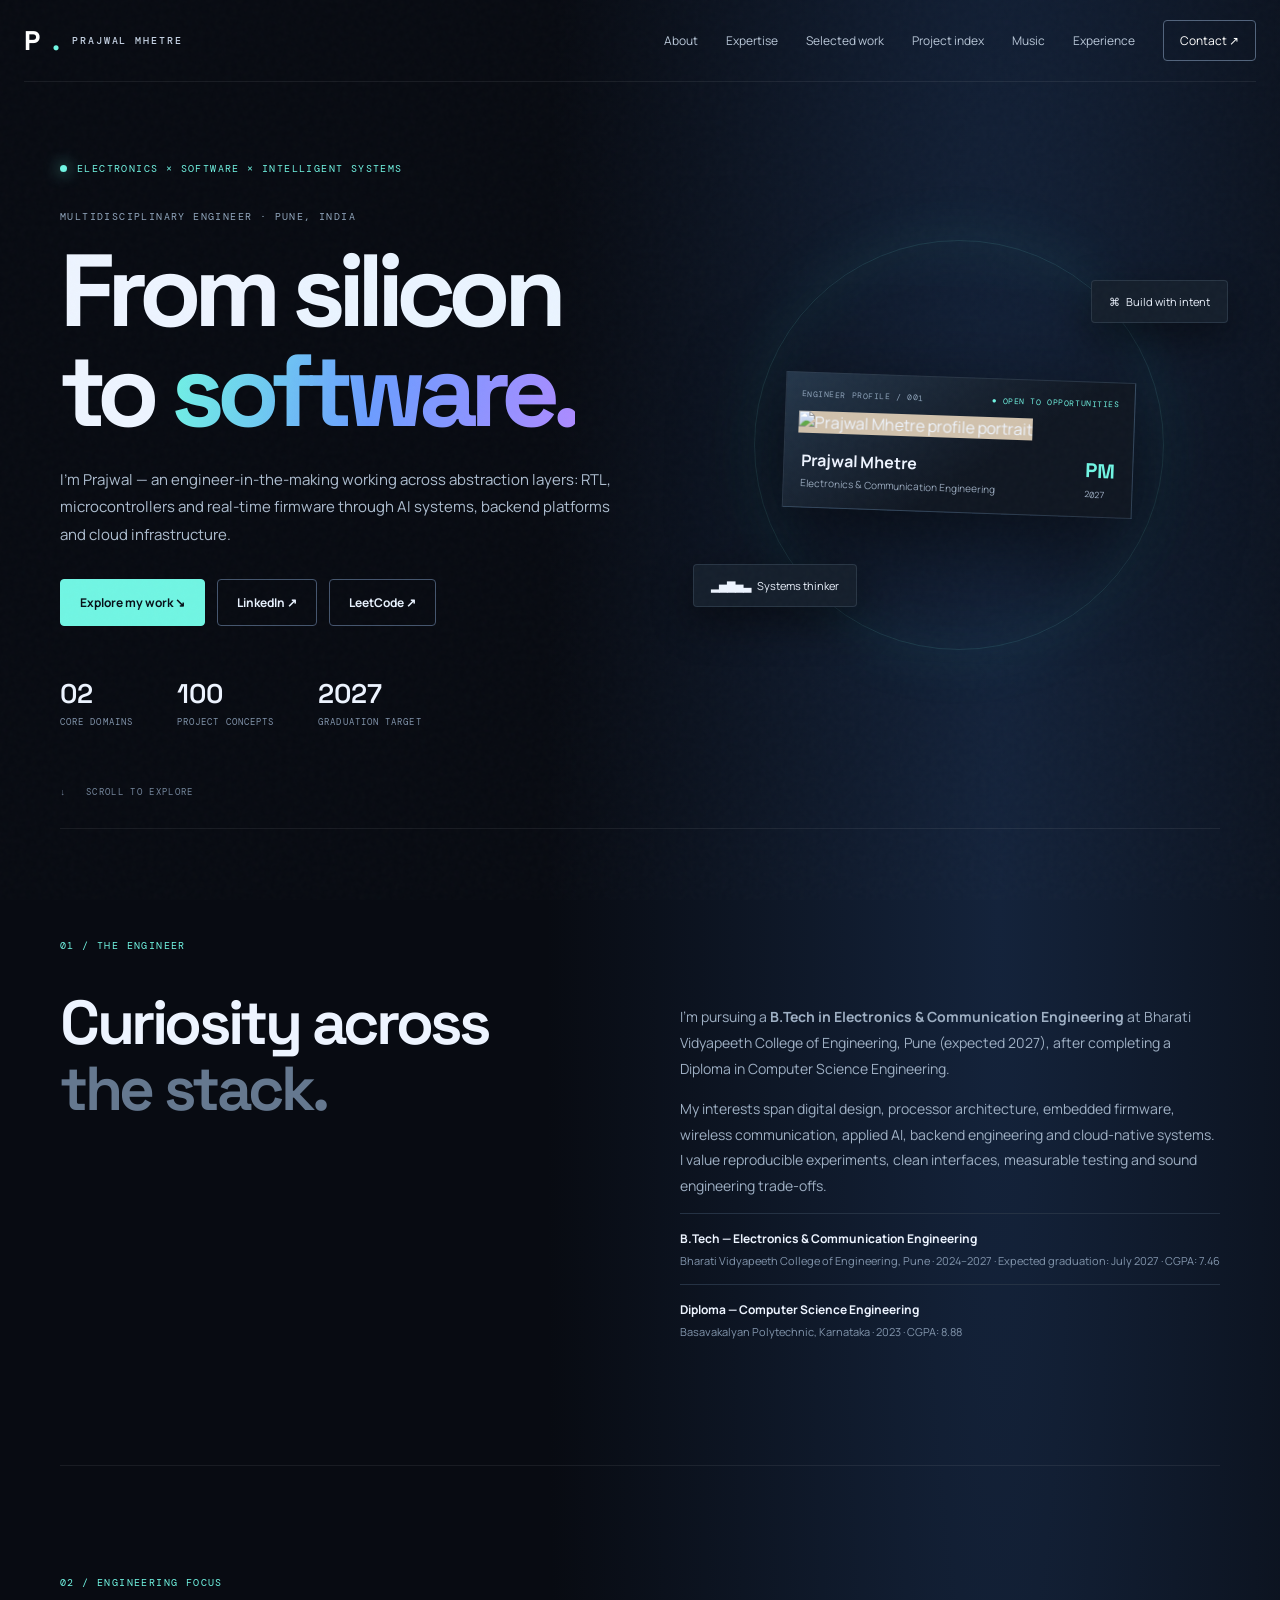
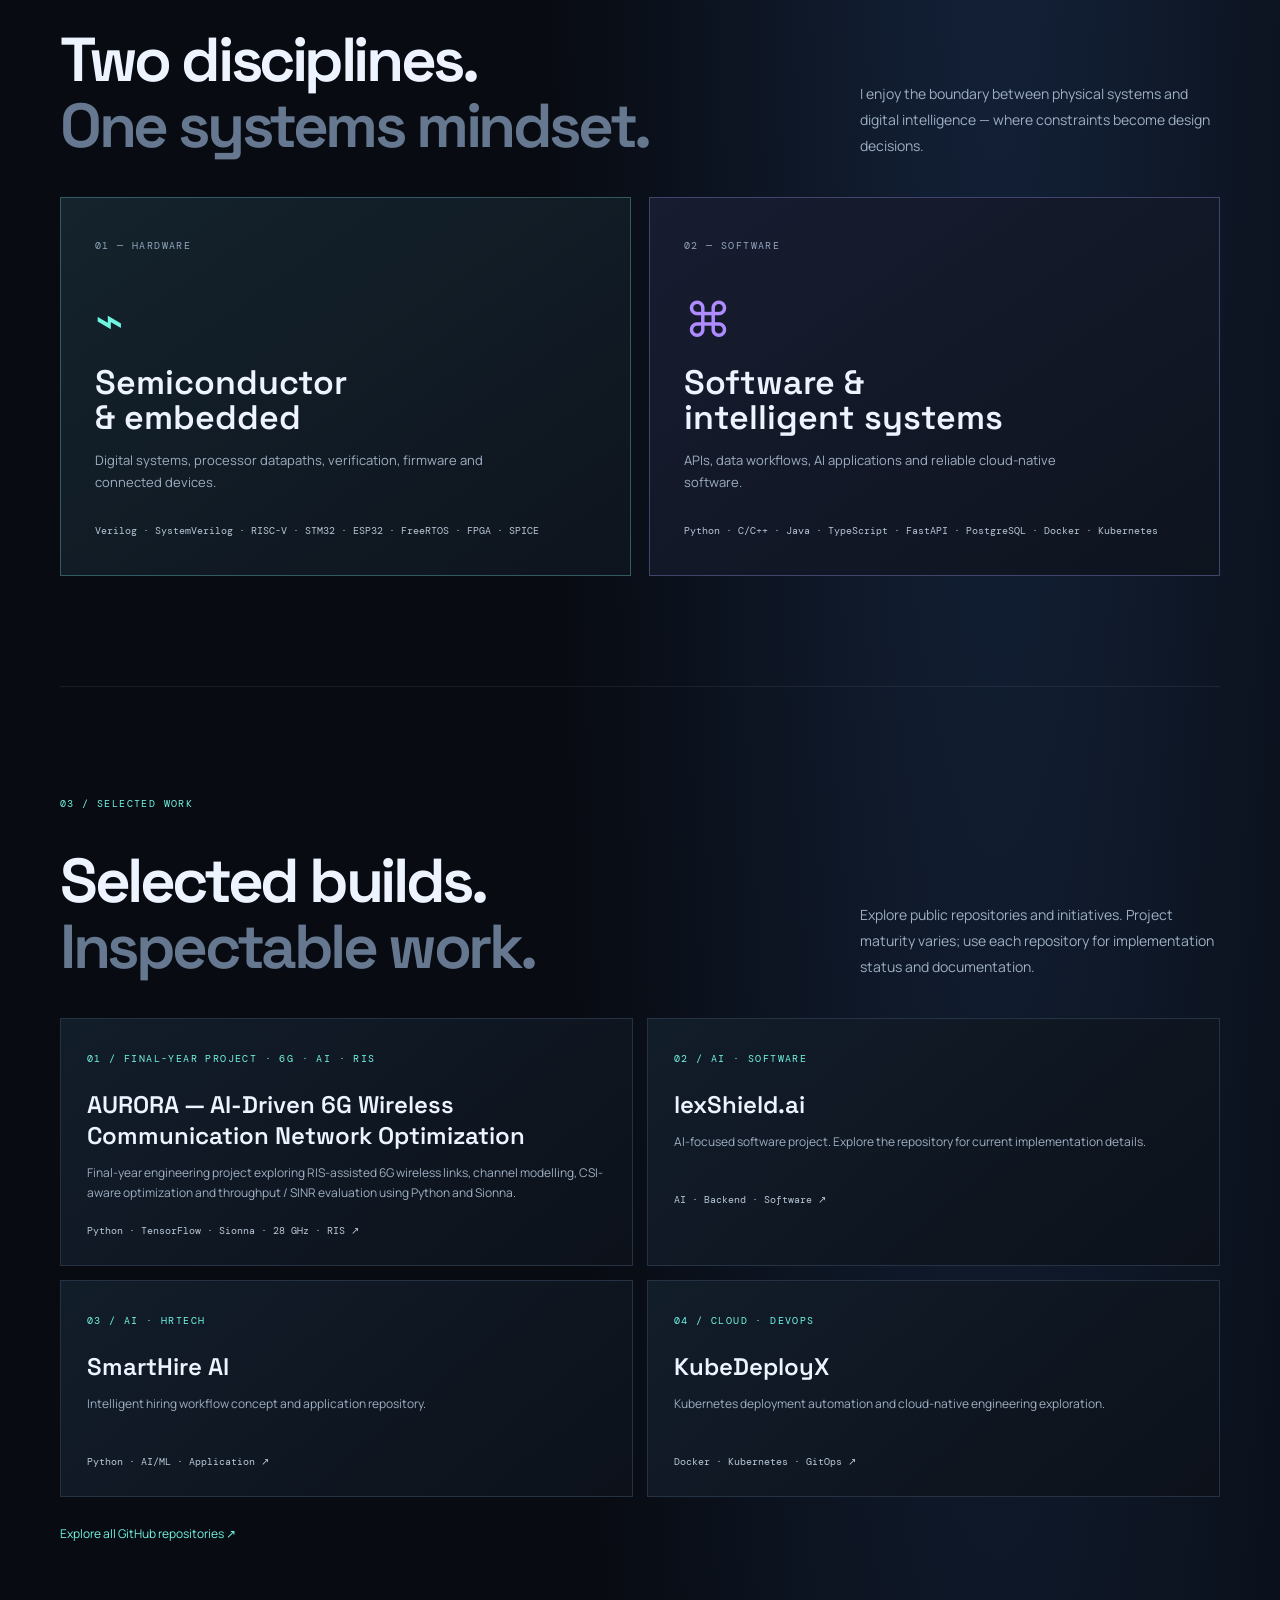
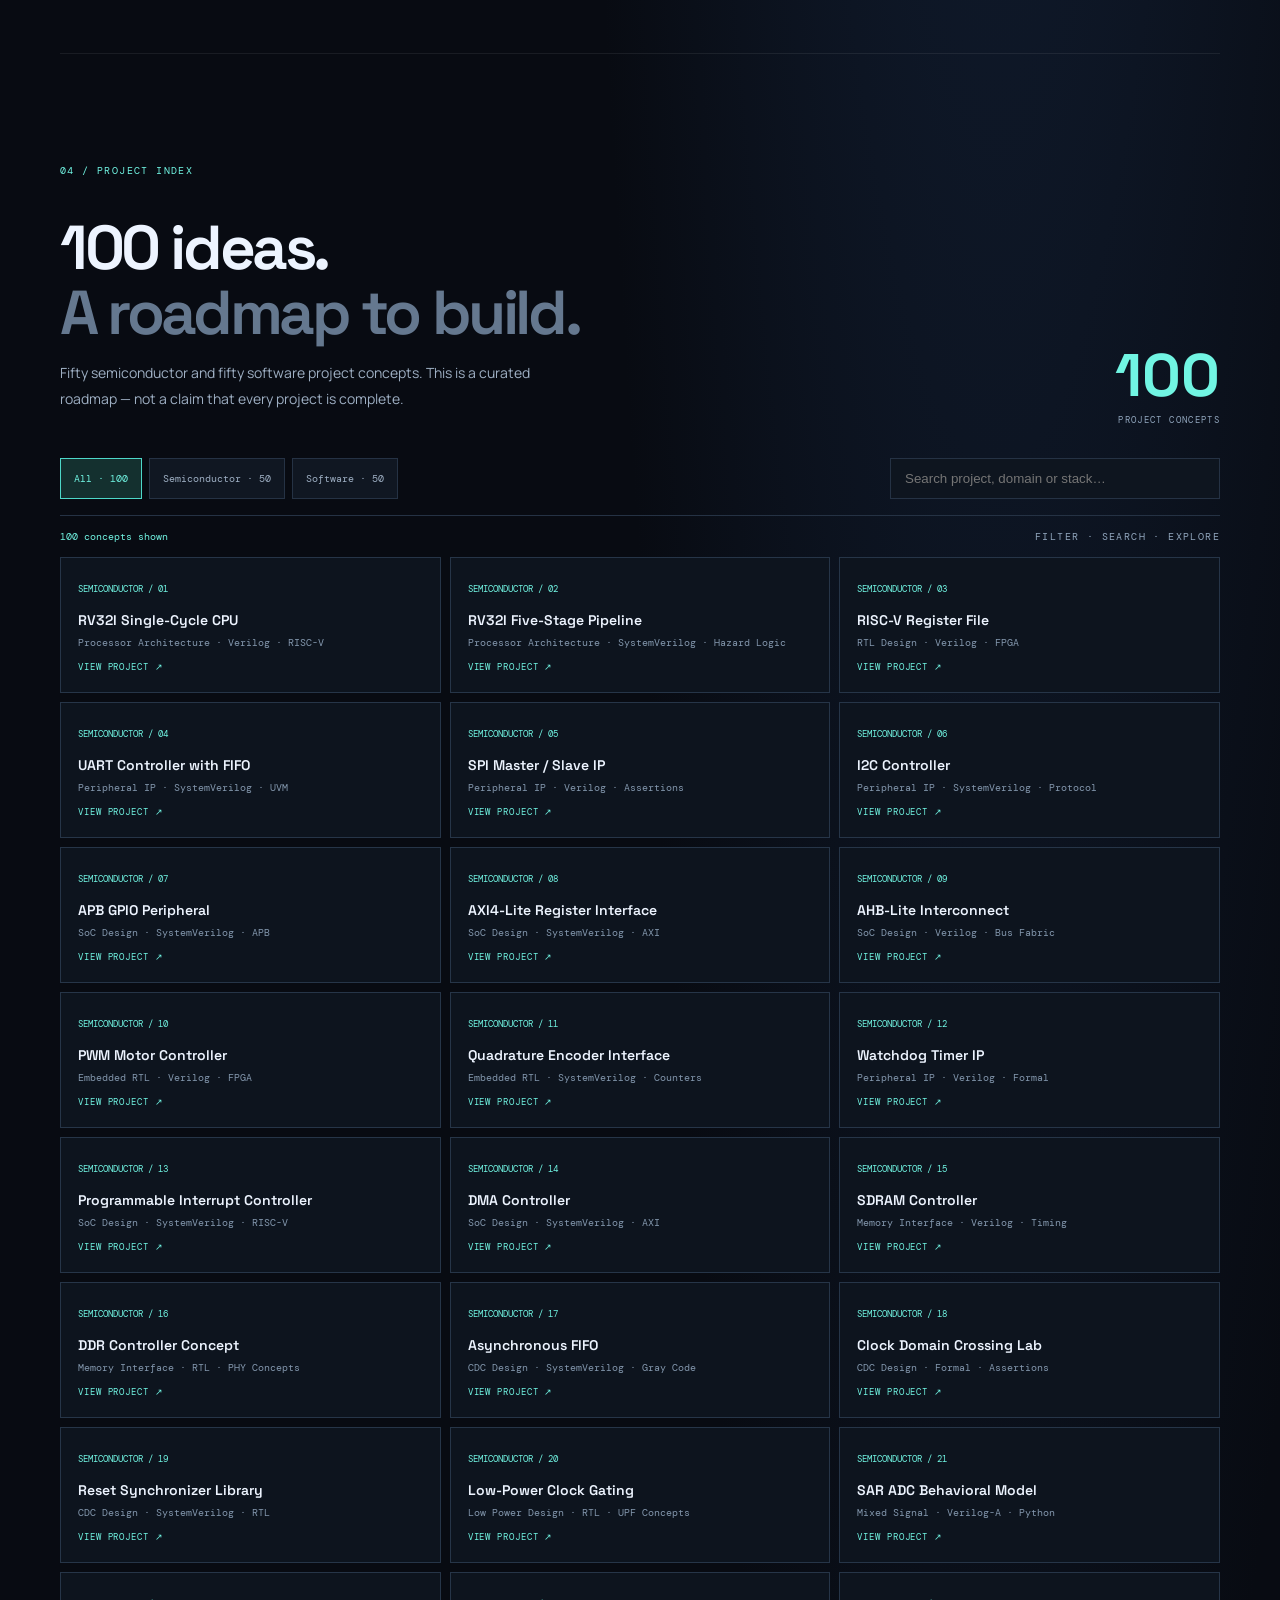
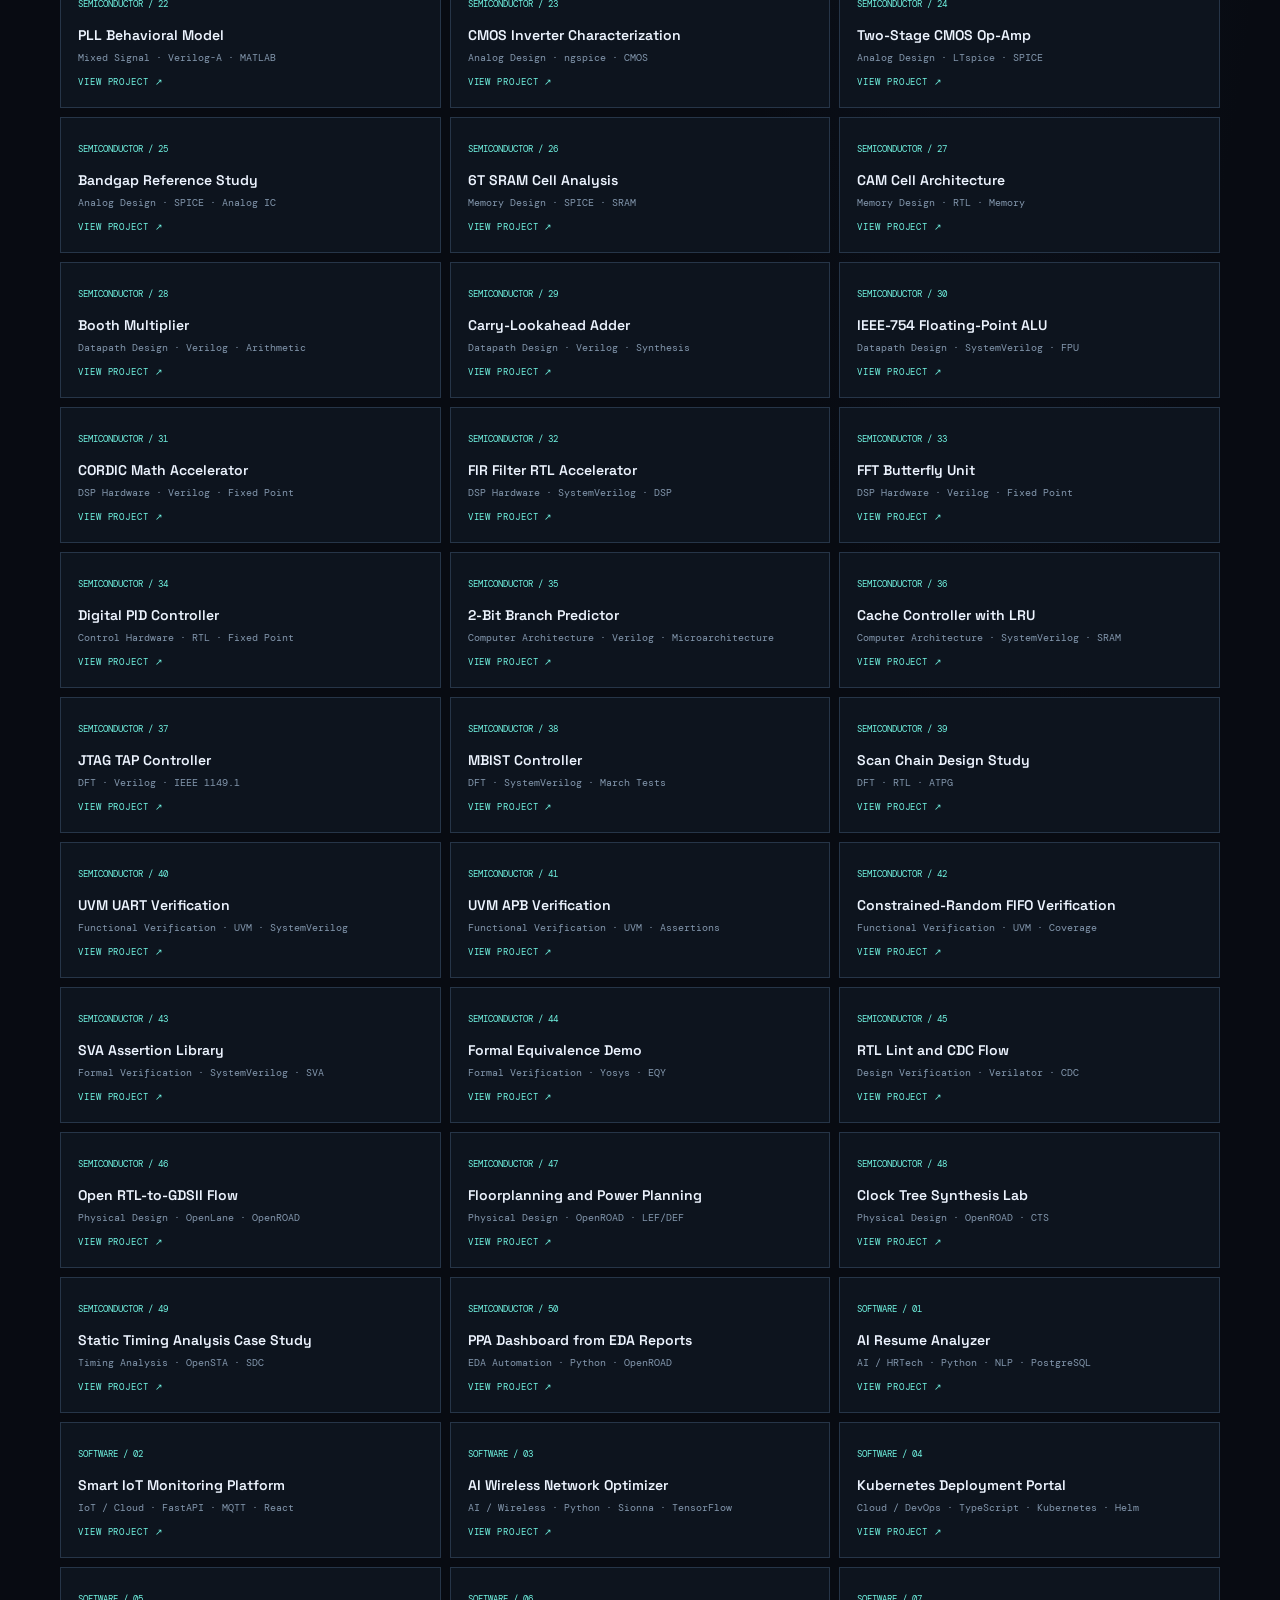
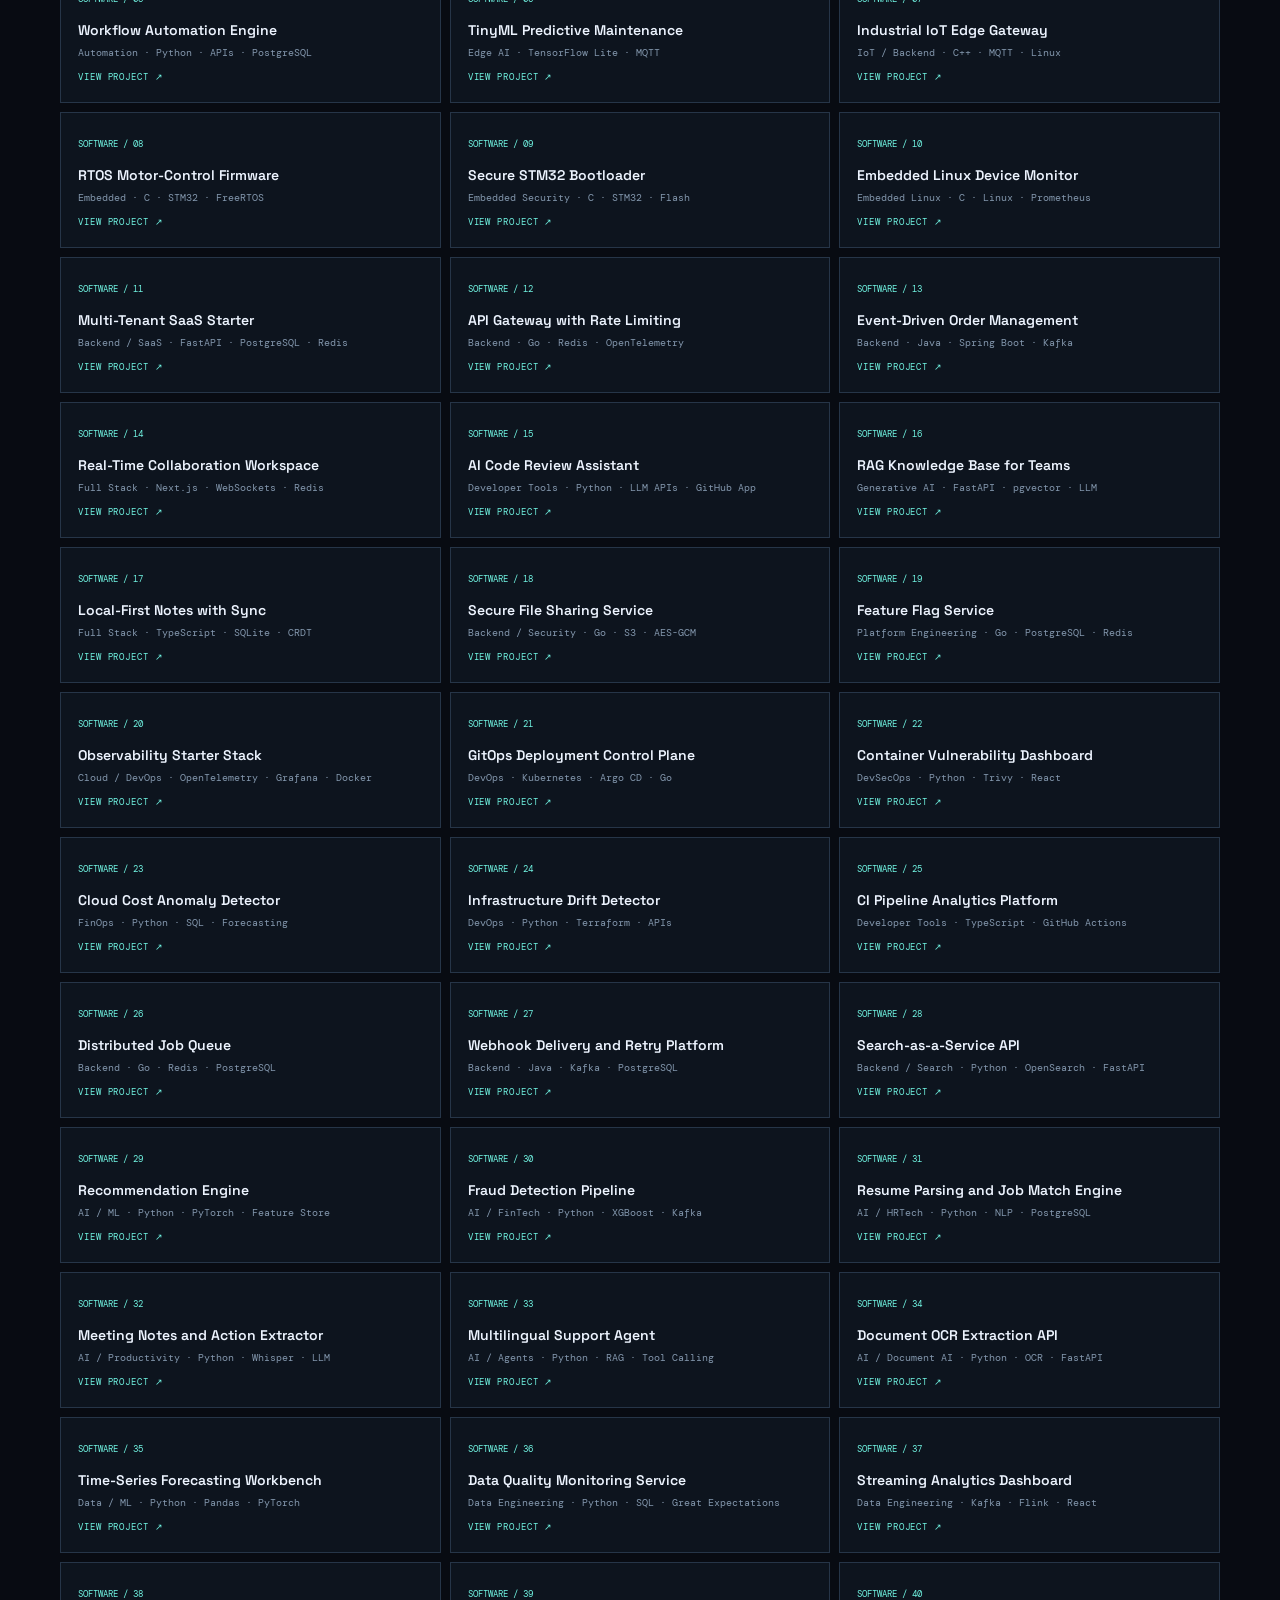
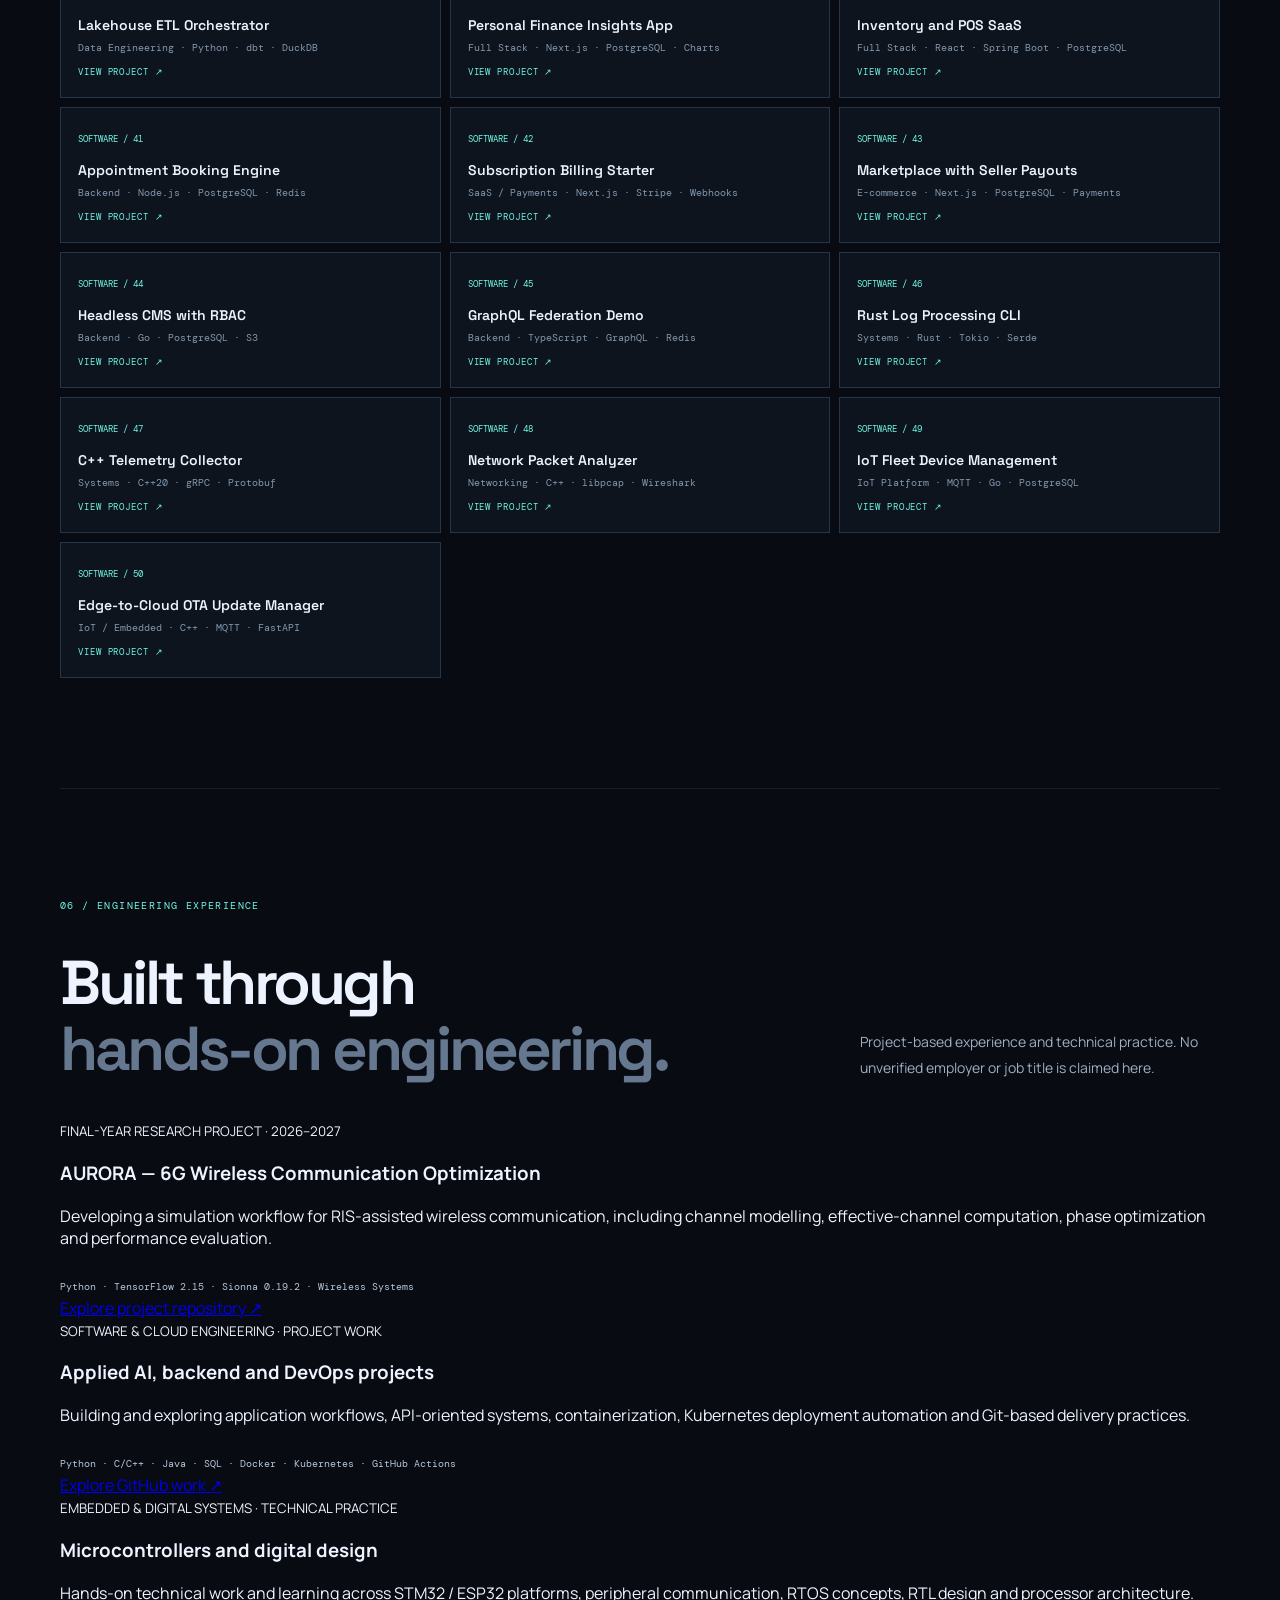
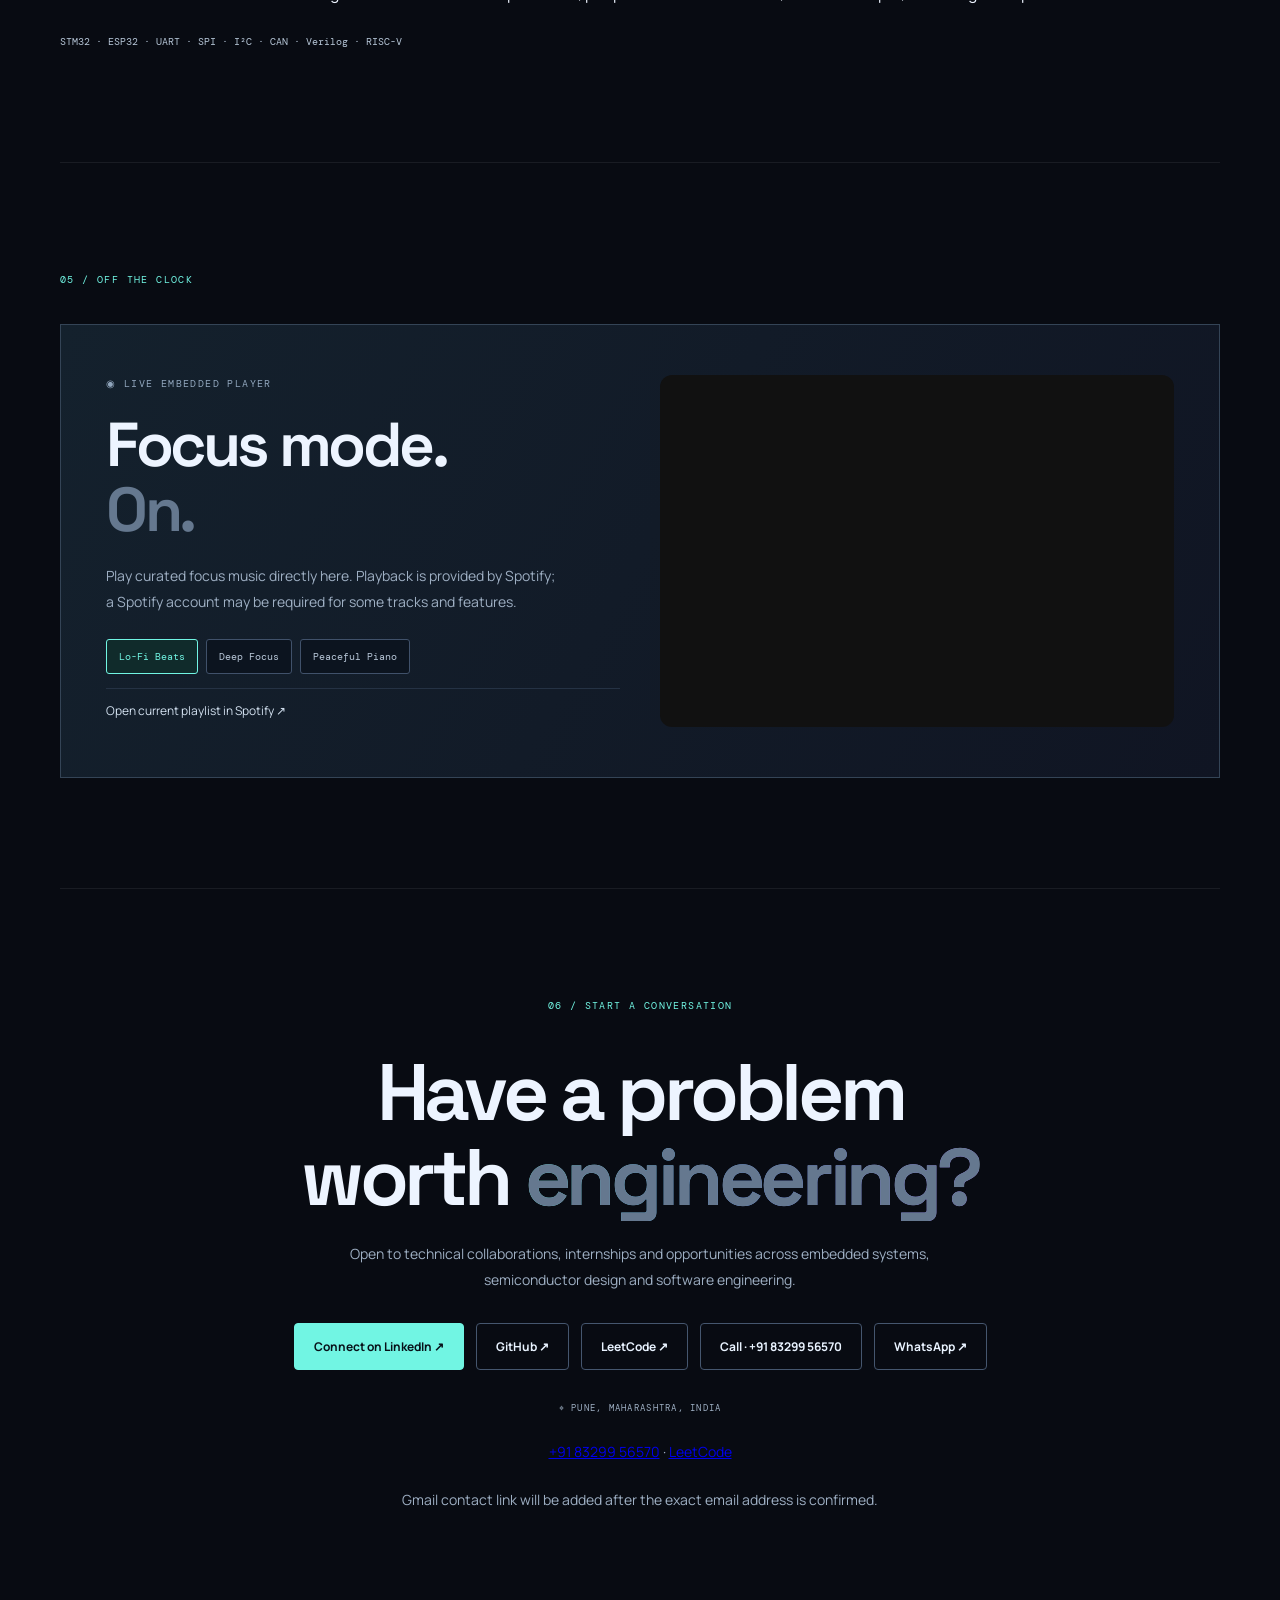
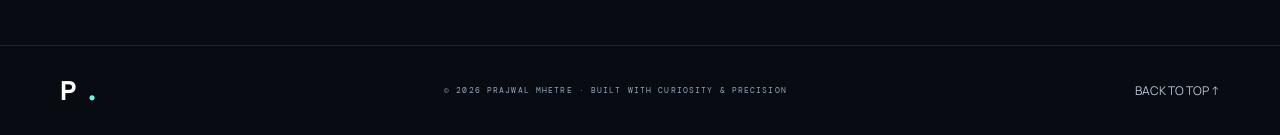
==== commit 809317f4: "Add education details, AURORA 6G final-year project, engineering experience and contact links" ====
--- a/index.html
+++ b/index.html
@@ -1,10 +1,10 @@
 <!doctype html>
 <html lang="en"><head><meta charset="utf-8"><meta name="viewport" content="width=device-width,initial-scale=1"><meta name="theme-color" content="#080b12"><meta name="description" content="Prajwal Mhetre — engineering portfolio across semiconductor design, embedded systems, AI and software."><meta property="og:title" content="Prajwal Mhetre | Engineering Portfolio"><meta property="og:description" content="From silicon to software."><title>Prajwal Mhetre — Engineering Portfolio</title><link rel="preconnect" href="https://fonts.googleapis.com"><link rel="preconnect" href="https://fonts.gstatic.com" crossorigin><link href="https://fonts.googleapis.com/css2?family=DM+Mono:wght@400;500&family=Manrope:wght@400;500;600;700;800&family=Space+Grotesk:wght@400;500;600;700&display=swap" rel="stylesheet"><link rel="stylesheet" href="styles.css"><script defer src="projects.js"></script><script defer src="app.js"></script></head>
-<body><div class="grain"></div><header class="top"><a class="logo" href="#home">P<span>.</span><small>PRAJWAL MHETRE</small></a><button class="menu" aria-label="Open navigation">☰</button><nav><a href="#about">About</a><a href="#domains">Expertise</a><a href="#work">Selected work</a><a href="#projects">Project index</a><a href="#music">Music</a><a class="navbtn" href="#contact">Contact ↗</a></nav></header>
-<main><section class="hero wrap" id="home"><div class="hero-text reveal"><div class="eyebrow"><i></i> ELECTRONICS × SOFTWARE × INTELLIGENT SYSTEMS</div><p class="mono">MULTIDISCIPLINARY ENGINEER · PUNE, INDIA</p><h1>From <em>silicon</em><br>to <span>software.</span></h1><p class="lead">I’m Prajwal — an engineer-in-the-making working across abstraction layers: RTL, microcontrollers and real-time firmware through AI systems, backend platforms and cloud infrastructure.</p><div class="actions"><a class="btn primary" href="#work">Explore my work ↘</a><a class="btn" href="https://www.linkedin.com/in/prajwalmhetre/" target="_blank" rel="noreferrer">LinkedIn ↗</a></div><div class="stats"><div><b>02</b><small>CORE DOMAINS</small></div><div><b>100</b><small>PROJECT CONCEPTS</small></div><div><b>2027</b><small>GRADUATION TARGET</small></div></div></div><div class="hero-art reveal"><div class="portrait-card"><div class="card-top"><span>ENGINEER PROFILE / 001</span><span class="available">● OPEN TO OPPORTUNITIES</span></div><img src="https://github.com/PrajwalMhetre.png" alt="Prajwal Mhetre profile portrait"><div class="card-foot"><div><b>Prajwal Mhetre</b><small>Electronics & Communication Engineering</small></div><strong>PM<small>2027</small></strong></div></div><div class="float f1">⌘ &nbsp; Build with intent</div><div class="float f2">▂▅▇▅▃ &nbsp; Systems thinker</div><div class="orbit"></div></div><div class="scroll">↓ &nbsp; SCROLL TO EXPLORE</div></section>
-<section class="section wrap" id="about"><div class="label">01 / THE ENGINEER</div><div class="two"><h2>Curiosity across<br><span>the stack.</span></h2><div><p>I’m pursuing a <b>B.Tech in Electronics & Communication Engineering</b> at Bharati Vidyapeeth College of Engineering, Pune (expected 2027), after completing a Diploma in Computer Science Engineering.</p><p>My interests span digital design, processor architecture, embedded firmware, wireless communication, applied AI, backend engineering and cloud-native systems. I value reproducible experiments, clean interfaces, measurable testing and sound engineering trade-offs.</p><div class="education"><b>B.Tech — Electronics & Communication</b><small>Bharati Vidyapeeth College of Engineering, Pune · 2027</small></div><div class="education"><b>Diploma — Computer Science Engineering</b><small>Basavakalyan Polytechnic · 2023</small></div></div></div></section>
+<body><div class="grain"></div><header class="top"><a class="logo" href="#home">P<span>.</span><small>PRAJWAL MHETRE</small></a><button class="menu" aria-label="Open navigation">☰</button><nav><a href="#about">About</a><a href="#domains">Expertise</a><a href="#work">Selected work</a><a href="#projects">Project index</a><a href="#music">Music</a><a href="#experience">Experience</a><a class="navbtn" href="#contact">Contact ↗</a></nav></header>
+<main><section class="hero wrap" id="home"><div class="hero-text reveal"><div class="eyebrow"><i></i> ELECTRONICS × SOFTWARE × INTELLIGENT SYSTEMS</div><p class="mono">MULTIDISCIPLINARY ENGINEER · PUNE, INDIA</p><h1>From <em>silicon</em><br>to <span>software.</span></h1><p class="lead">I’m Prajwal — an engineer-in-the-making working across abstraction layers: RTL, microcontrollers and real-time firmware through AI systems, backend platforms and cloud infrastructure.</p><div class="actions"><a class="btn primary" href="#work">Explore my work ↘</a><a class="btn" href="https://www.linkedin.com/in/prajwalmhetre/" target="_blank" rel="noreferrer">LinkedIn ↗</a><a class="btn" href="https://leetcode.com/" target="_blank" rel="noreferrer">LeetCode ↗</a></div><div class="stats"><div><b>02</b><small>CORE DOMAINS</small></div><div><b>100</b><small>PROJECT CONCEPTS</small></div><div><b>2027</b><small>GRADUATION TARGET</small></div></div></div><div class="hero-art reveal"><div class="portrait-card"><div class="card-top"><span>ENGINEER PROFILE / 001</span><span class="available">● OPEN TO OPPORTUNITIES</span></div><img src="https://github.com/PrajwalMhetre.png" alt="Prajwal Mhetre profile portrait"><div class="card-foot"><div><b>Prajwal Mhetre</b><small>Electronics & Communication Engineering</small></div><strong>PM<small>2027</small></strong></div></div><div class="float f1">⌘ &nbsp; Build with intent</div><div class="float f2">▂▅▇▅▃ &nbsp; Systems thinker</div><div class="orbit"></div></div><div class="scroll">↓ &nbsp; SCROLL TO EXPLORE</div></section>
+<section class="section wrap" id="about"><div class="label">01 / THE ENGINEER</div><div class="two"><h2>Curiosity across<br><span>the stack.</span></h2><div><p>I’m pursuing a <b>B.Tech in Electronics & Communication Engineering</b> at Bharati Vidyapeeth College of Engineering, Pune (expected 2027), after completing a Diploma in Computer Science Engineering.</p><p>My interests span digital design, processor architecture, embedded firmware, wireless communication, applied AI, backend engineering and cloud-native systems. I value reproducible experiments, clean interfaces, measurable testing and sound engineering trade-offs.</p><div class="education"><b>B.Tech — Electronics & Communication Engineering</b><small>Bharati Vidyapeeth College of Engineering, Pune · 2024–2027 · Expected graduation: July 2027 · CGPA: 7.46</small></div><div class="education"><b>Diploma — Computer Science Engineering</b><small>Basavakalyan Polytechnic, Karnataka · 2023 · CGPA: 8.88</small></div></div></div></section>
 <section class="section wrap" id="domains"><div class="label">02 / ENGINEERING FOCUS</div><div class="section-title"><h2>Two disciplines.<br><span>One systems mindset.</span></h2><p>I enjoy the boundary between physical systems and digital intelligence — where constraints become design decisions.</p></div><div class="domains"><article class="domain"><small>01 — HARDWARE</small><div class="symbol">⌁</div><h3>Semiconductor<br>& embedded</h3><p>Digital systems, processor datapaths, verification, firmware and connected devices.</p><div class="tags">Verilog · SystemVerilog · RISC-V · STM32 · ESP32 · FreeRTOS · FPGA · SPICE</div></article><article class="domain alt"><small>02 — SOFTWARE</small><div class="symbol">⌘</div><h3>Software &<br>intelligent systems</h3><p>APIs, data workflows, AI applications and reliable cloud-native software.</p><div class="tags">Python · C/C++ · Java · TypeScript · FastAPI · PostgreSQL · Docker · Kubernetes</div></article></div></section>
-<section class="section wrap" id="work"><div class="label">03 / SELECTED WORK</div><div class="section-title"><h2>Selected builds.<br><span>Inspectable work.</span></h2><p>Explore public repositories and initiatives. Project maturity varies; use each repository for implementation status and documentation.</p></div><div class="work-grid"><a class="work-card" href="https://github.com/PrajwalMhetre/AURORA_RSI_6G" target="_blank" rel="noreferrer"><small>01 / WIRELESS · AI</small><h3>AI-Driven Wireless Network Optimization</h3><p>RIS-assisted wireless communication research and simulation using Python and Sionna.</p><b>Python · TensorFlow · Sionna ↗</b></a><a class="work-card" href="https://github.com/PrajwalMhetre/lexShield.ai" target="_blank" rel="noreferrer"><small>02 / AI · SOFTWARE</small><h3>lexShield.ai</h3><p>AI-focused software project. Explore the repository for current implementation details.</p><b>AI · Backend · Software ↗</b></a><a class="work-card" href="https://github.com/PrajwalMhetre/SmartHire-AI" target="_blank" rel="noreferrer"><small>03 / AI · HRTECH</small><h3>SmartHire AI</h3><p>Intelligent hiring workflow concept and application repository.</p><b>Python · AI/ML · Application ↗</b></a><a class="work-card" href="https://github.com/PrajwalMhetre/KubeDeployX" target="_blank" rel="noreferrer"><small>04 / CLOUD · DEVOPS</small><h3>KubeDeployX</h3><p>Kubernetes deployment automation and cloud-native engineering exploration.</p><b>Docker · Kubernetes · GitOps ↗</b></a></div><a class="all-link" href="https://github.com/PrajwalMhetre" target="_blank" rel="noreferrer">Explore all GitHub repositories ↗</a></section>
+<section class="section wrap" id="work"><div class="label">03 / SELECTED WORK</div><div class="section-title"><h2>Selected builds.<br><span>Inspectable work.</span></h2><p>Explore public repositories and initiatives. Project maturity varies; use each repository for implementation status and documentation.</p></div><div class="work-grid"><a class="work-card" href="https://github.com/PrajwalMhetre/AURORA_RSI_6G" target="_blank" rel="noreferrer"><small>01 / FINAL-YEAR PROJECT · 6G · AI · RIS</small><h3>AURORA — AI-Driven 6G Wireless Communication Network Optimization</h3><p>Final-year engineering project exploring RIS-assisted 6G wireless links, channel modelling, CSI-aware optimization and throughput / SINR evaluation using Python and Sionna.</p><b>Python · TensorFlow · Sionna · 28 GHz · RIS ↗</b></a><a class="work-card" href="https://github.com/PrajwalMhetre/lexShield.ai" target="_blank" rel="noreferrer"><small>02 / AI · SOFTWARE</small><h3>lexShield.ai</h3><p>AI-focused software project. Explore the repository for current implementation details.</p><b>AI · Backend · Software ↗</b></a><a class="work-card" href="https://github.com/PrajwalMhetre/SmartHire-AI" target="_blank" rel="noreferrer"><small>03 / AI · HRTECH</small><h3>SmartHire AI</h3><p>Intelligent hiring workflow concept and application repository.</p><b>Python · AI/ML · Application ↗</b></a><a class="work-card" href="https://github.com/PrajwalMhetre/KubeDeployX" target="_blank" rel="noreferrer"><small>04 / CLOUD · DEVOPS</small><h3>KubeDeployX</h3><p>Kubernetes deployment automation and cloud-native engineering exploration.</p><b>Docker · Kubernetes · GitOps ↗</b></a></div><a class="all-link" href="https://github.com/PrajwalMhetre" target="_blank" rel="noreferrer">Explore all GitHub repositories ↗</a></section>
 <section class="section wrap" id="projects"><div class="label">04 / PROJECT INDEX</div><div class="project-heading"><div><h2>100 ideas.<br><span>A roadmap to build.</span></h2><p>Fifty semiconductor and fifty software project concepts. This is a curated roadmap — not a claim that every project is complete.</p></div><strong>100<small>PROJECT CONCEPTS</small></strong></div><div class="controls"><div class="filters"><button class="selected" data-kind="all">All · 100</button><button data-kind="semiconductor">Semiconductor · 50</button><button data-kind="software">Software · 50</button></div><input id="search" type="search" placeholder="Search project, domain or stack…" aria-label="Search projects"></div><div class="results"><span id="count">100 concepts</span><small>FILTER · SEARCH · EXPLORE</small></div><div class="project-grid" id="project-grid"></div></section>
-<section class="section wrap" id="music"><div class="label">05 / OFF THE CLOCK</div><div class="music"><div><small class="mono">◉ LIVE EMBEDDED PLAYER</small><h2>Focus mode.<br><span>On.</span></h2><p>Play curated focus music directly here. Playback is provided by Spotify; a Spotify account may be required for some tracks and features.</p><div class="player-tabs"><button class="active" data-playlist="37i9dQZF1DWWQRwui0ExPn" data-title="Lo-Fi Beats">Lo-Fi Beats</button><button data-playlist="37i9dQZF1DWZeKCadgRdKQ" data-title="Deep Focus">Deep Focus</button><button data-playlist="37i9dQZF1DX4sWSpwq3LiO" data-title="Peaceful Piano">Peaceful Piano</button></div><a class="spotify-open" href="https://open.spotify.com/playlist/37i9dQZF1DWWQRwui0ExPn" target="_blank" rel="noreferrer">Open current playlist in Spotify ↗</a></div><div class="spotify-frame"><iframe id="spotify-player" title="Lo-Fi Beats Spotify music player" src="https://open.spotify.com/embed/playlist/37i9dQZF1DWWQRwui0ExPn?utm_source=generator&theme=0" width="100%" height="352" frameborder="0" allow="autoplay; clipboard-write; encrypted-media; fullscreen; picture-in-picture" loading="lazy"></iframe></div></div></section>
-<section class="section wrap contact" id="contact"><div class="label">06 / START A CONVERSATION</div><h2>Have a problem<br>worth <span>engineering?</span></h2><p>Open to technical collaborations, internships and opportunities across embedded systems, semiconductor design and software engineering.</p><div class="actions"><a class="btn primary" href="https://www.linkedin.com/in/prajwalmhetre/" target="_blank" rel="noreferrer">Connect on LinkedIn ↗</a><a class="btn" href="https://github.com/PrajwalMhetre" target="_blank" rel="noreferrer">GitHub ↗</a></div><p class="mono">⌖ PUNE, MAHARASHTRA, INDIA</p></section></main><footer><a class="logo" href="#home">P<span>.</span></a><small>© <span id="year"></span> PRAJWAL MHETRE · BUILT WITH CURIOSITY & PRECISION</small><a href="#home">BACK TO TOP ↑</a></footer></body></html>+<section class="section wrap" id="experience"><div class="label">06 / ENGINEERING EXPERIENCE</div><div class="section-title"><h2>Built through<br><span>hands-on engineering.</span></h2><p>Project-based experience and technical practice. No unverified employer or job title is claimed here.</p></div><div class="experience-grid"><article class="experience-card"><small>FINAL-YEAR RESEARCH PROJECT · 2026–2027</small><h3>AURORA — 6G Wireless Communication Optimization</h3><p>Developing a simulation workflow for RIS-assisted wireless communication, including channel modelling, effective-channel computation, phase optimization and performance evaluation.</p><div class="tags">Python · TensorFlow 2.15 · Sionna 0.19.2 · Wireless Systems</div><a href="https://github.com/PrajwalMhetre/AURORA_RSI_6G" target="_blank" rel="noreferrer">Explore project repository ↗</a></article><article class="experience-card"><small>SOFTWARE & CLOUD ENGINEERING · PROJECT WORK</small><h3>Applied AI, backend and DevOps projects</h3><p>Building and exploring application workflows, API-oriented systems, containerization, Kubernetes deployment automation and Git-based delivery practices.</p><div class="tags">Python · C/C++ · Java · SQL · Docker · Kubernetes · GitHub Actions</div><a href="https://github.com/PrajwalMhetre" target="_blank" rel="noreferrer">Explore GitHub work ↗</a></article><article class="experience-card"><small>EMBEDDED & DIGITAL SYSTEMS · TECHNICAL PRACTICE</small><h3>Microcontrollers and digital design</h3><p>Hands-on technical work and learning across STM32 / ESP32 platforms, peripheral communication, RTOS concepts, RTL design and processor architecture.</p><div class="tags">STM32 · ESP32 · UART · SPI · I²C · CAN · Verilog · RISC-V</div></article></div></section><section class="section wrap" id="music"><div class="label">05 / OFF THE CLOCK</div><div class="music"><div><small class="mono">◉ LIVE EMBEDDED PLAYER</small><h2>Focus mode.<br><span>On.</span></h2><p>Play curated focus music directly here. Playback is provided by Spotify; a Spotify account may be required for some tracks and features.</p><div class="player-tabs"><button class="active" data-playlist="37i9dQZF1DWWQRwui0ExPn" data-title="Lo-Fi Beats">Lo-Fi Beats</button><button data-playlist="37i9dQZF1DWZeKCadgRdKQ" data-title="Deep Focus">Deep Focus</button><button data-playlist="37i9dQZF1DX4sWSpwq3LiO" data-title="Peaceful Piano">Peaceful Piano</button></div><a class="spotify-open" href="https://open.spotify.com/playlist/37i9dQZF1DWWQRwui0ExPn" target="_blank" rel="noreferrer">Open current playlist in Spotify ↗</a></div><div class="spotify-frame"><iframe id="spotify-player" title="Lo-Fi Beats Spotify music player" src="https://open.spotify.com/embed/playlist/37i9dQZF1DWWQRwui0ExPn?utm_source=generator&theme=0" width="100%" height="352" frameborder="0" allow="autoplay; clipboard-write; encrypted-media; fullscreen; picture-in-picture" loading="lazy"></iframe></div></div></section>
+<section class="section wrap contact" id="contact"><div class="label">06 / START A CONVERSATION</div><h2>Have a problem<br>worth <span>engineering?</span></h2><p>Open to technical collaborations, internships and opportunities across embedded systems, semiconductor design and software engineering.</p><div class="actions"><a class="btn primary" href="https://www.linkedin.com/in/prajwalmhetre/" target="_blank" rel="noreferrer">Connect on LinkedIn ↗</a><a class="btn" href="https://github.com/PrajwalMhetre" target="_blank" rel="noreferrer">GitHub ↗</a><a class="btn" href="https://leetcode.com/" target="_blank" rel="noreferrer">LeetCode ↗</a><a class="btn" href="tel:+918329956570">Call · +91 83299 56570</a><a class="btn" href="https://wa.me/918329956570" target="_blank" rel="noreferrer">WhatsApp ↗</a></div><p class="mono">⌖ PUNE, MAHARASHTRA, INDIA</p><p class="contact-phone"><a href="tel:+918329956570">+91 83299 56570</a> · <a href="https://leetcode.com/" target="_blank" rel="noreferrer">LeetCode</a></p><p class="contact-email">Gmail contact link will be added after the exact email address is confirmed.</p></section></main><footer><a class="logo" href="#home">P<span>.</span></a><small>© <span id="year"></span> PRAJWAL MHETRE · BUILT WITH CURIOSITY & PRECISION</small><a href="#home">BACK TO TOP ↑</a></footer></body></html>
--- a/styles.css
+++ b/styles.css
@@ -1 +1,3 @@
-:root{--bg:#080b12;--panel:#101722;--line:#253244;--text:#edf4ff;--muted:#98a8bc;--cyan:#71f5e3;--blue:#6c9dff;--violet:#ae8bff;--font:'Manrope',sans-serif;--display:'Space Grotesk',sans-serif;--mono:'DM Mono',monospace}*{box-sizing:border-box}html{scroll-behavior:smooth}body{margin:0;background:radial-gradient(ellipse at 78% 8%,#14233b 0,transparent 32%),var(--bg);color:var(--text);font-family:var(--font);overflow-x:hidden}.grain{position:fixed;inset:0;pointer-events:none;opacity:.045;z-index:5;background-image:url("data:image/svg+xml,%3Csvg viewBox='0 0 180 180' xmlns='http://www.w3.org/2000/svg'%3E%3Cfilter id='n'%3E%3CfeTurbulence type='fractalNoise' baseFrequency='.9' numOctaves='3' stitchTiles='stitch'/%3E%3C/filter%3E%3Crect width='100%25' height='100%25' filter='url(%23n)' opacity='.5'/%3E%3C/svg%3E")}.wrap{width:min(1160px,calc(100% - 48px));margin:auto}.top{height:82px;display:flex;align-items:center;justify-content:space-between;width:min(1280px,calc(100% - 48px));margin:auto;border-bottom:1px solid #ffffff12}.logo{font:700 27px var(--display);color:white;text-decoration:none;display:flex;align-items:center;gap:12px}.logo>span{color:var(--cyan)}.logo small{font:500 10px var(--mono);letter-spacing:.19em;color:#c5d2e3}nav{display:flex;gap:28px;align-items:center}nav a,.all-link,footer a{color:#b9c7d8;text-decoration:none;font-size:12px}nav a:hover,.all-link:hover{color:var(--cyan)}.navbtn{border:1px solid #52647c;padding:11px 16px;border-radius:4px;color:white}.menu{display:none}.hero{min-height:690px;display:grid;grid-template-columns:1.1fr .9fr;align-items:center;position:relative;padding:80px 0 100px}.eyebrow,.label,.mono,.card-top,.domain>small,.work-card>small,.results small,footer small{font:10px var(--mono);letter-spacing:.14em;color:#91a6bd}.eyebrow{display:flex;align-items:center;gap:10px;color:var(--cyan)}.eyebrow i{width:7px;height:7px;background:var(--cyan);border-radius:50%;box-shadow:0 0 16px var(--cyan)}.hero-text>.mono{margin-top:35px}.hero h1{font:700 clamp(64px,8vw,104px)/.98 var(--display);letter-spacing:-.075em;margin:18px 0 24px}.hero h1 em{font-style:normal;color:#eaf4ff}.hero h1 span,.contact h2 span{background:linear-gradient(100deg,var(--cyan),var(--blue),var(--violet));background-clip:text;color:transparent}.lead{max-width:570px;color:#aebed0;line-height:1.85;font-size:15px}.actions{display:flex;gap:12px;flex-wrap:wrap;margin:30px 0}.btn{display:inline-flex;padding:14px 19px;border:1px solid #45566e;border-radius:4px;color:#e9f3ff;text-decoration:none;font-size:12px;font-weight:700;transition:.25s}.btn:hover{transform:translateY(-3px);border-color:var(--cyan)}.primary{background:var(--cyan);color:#071018;border-color:var(--cyan)}.stats{display:flex;gap:44px;margin-top:50px}.stats div{display:grid;gap:5px}.stats b{font:600 27px var(--display)}.stats small{font:9px var(--mono);letter-spacing:.12em;color:#8093aa}.hero-art{position:relative;display:grid;place-items:center;min-height:480px}.portrait-card{width:min(350px,85%);padding:13px;background:linear-gradient(145deg,#25374b,#101722 60%);border:1px solid #6c8ba844;box-shadow:0 30px 100px #0009;z-index:2;transform:rotate(2deg)}.card-top{display:flex;justify-content:space-between;font-size:8px;letter-spacing:.07em;padding:3px 2px 12px}.available{color:var(--cyan)}.portrait-card img{width:100%;height:340px;object-fit:cover;object-position:center 25%;filter:saturate(.82);background:#d4c2a8}.card-foot{display:flex;justify-content:space-between;align-items:center;padding:15px 4px 3px}.card-foot b,.card-foot small{display:block}.card-foot small{font-size:10px;color:var(--muted);margin-top:5px}.card-foot strong{font:700 20px var(--display);color:var(--cyan)}.card-foot strong small{font:9px var(--mono)}.float{position:absolute;padding:13px 17px;background:#151f2c;border:1px solid #53647a55;border-radius:4px;font-size:11px;box-shadow:0 15px 40px #0007;z-index:3}.f1{top:75px;right:-8px}.f2{bottom:78px;left:-5px}.orbit{position:absolute;width:410px;height:410px;border:1px solid #70f5e322;border-radius:50%;box-shadow:0 0 70px #4ad8d015,inset 0 0 70px #4ad8d010}.scroll{position:absolute;bottom:30px;left:0;font:9px var(--mono);letter-spacing:.15em;color:#74869c}.section{padding:110px 0;border-top:1px solid #ffffff12}.label{color:var(--cyan);margin-bottom:38px}.two{display:grid;grid-template-columns:1fr 1fr;gap:80px}.section h2,.project-heading h2,.music h2,.contact h2{font:650 clamp(40px,5vw,62px)/1.06 var(--display);letter-spacing:-.055em;margin:0}.section h2 span,.section-title h2 span,.project-heading h2 span,.music h2 span{color:#65788f}.two p,.section-title p,.project-heading p,.music p,.contact>p{color:#9eafc3;line-height:1.85;font-size:14px}.education{padding:16px 0;border-top:1px solid var(--line);display:grid;gap:6px}.education b{font-size:12px}.education small{color:#8295ac;font-size:11px}.section-title{display:flex;justify-content:space-between;align-items:end;gap:60px;margin-bottom:38px}.section-title p{max-width:360px;margin:0}.domains{display:grid;grid-template-columns:1fr 1fr;gap:18px}.domain{padding:34px;background:linear-gradient(145deg,#14232c,#0e141e);border:1px solid #315b60}.domain.alt{background:linear-gradient(145deg,#171c31,#0e141e);border-color:#42456b}.symbol{font-size:48px;color:var(--cyan);margin:32px 0 14px}.alt .symbol{color:var(--violet)}.domain h3{font:600 34px/1.05 var(--display);margin:0}.domain p{color:#9eafc3;line-height:1.7;font-size:13px;max-width:400px}.tags{font:10px var(--mono);line-height:2;color:#b6c6d7;margin-top:28px}.work-grid{display:grid;grid-template-columns:repeat(2,1fr);gap:14px}.work-card{padding:26px;border:1px solid var(--line);background:linear-gradient(140deg,#121d2a,#0c111a);text-decoration:none;color:inherit;transition:.25s}.work-card:hover{transform:translateY(-5px);border-color:#64dccc}.work-card>small{color:var(--cyan)}.work-card h3{font:600 24px var(--display);margin:22px 0 10px}.work-card p{font-size:12px;color:#9eafc3;line-height:1.7;min-height:42px}.work-card b{font:10px var(--mono);color:#b9c8d9}.all-link{display:inline-block;margin-top:28px;color:var(--cyan)}.project-heading{display:flex;justify-content:space-between;align-items:end}.project-heading p{max-width:520px}.project-heading>strong{font:700 60px var(--display);color:var(--cyan);text-align:right}.project-heading>strong small{display:block;font:9px var(--mono);letter-spacing:.15em;color:#91a6bd}.controls{display:flex;justify-content:space-between;gap:20px;margin:32px 0 16px}.filters{display:flex;gap:7px;flex-wrap:wrap}.filters button{background:#101722;border:1px solid var(--line);padding:10px 13px;color:#9eafc3;font:10px var(--mono);cursor:pointer}.filters button.selected{background:#14302f;border-color:#4dd8c9;color:var(--cyan)}#search{width:min(330px,100%);background:#0e151f;border:1px solid var(--line);padding:12px 14px;color:white;outline:none}.results{display:flex;justify-content:space-between;border-top:1px solid var(--line);padding:14px 0;color:var(--cyan);font:10px var(--mono)}.project-grid{display:grid;grid-template-columns:repeat(3,1fr);gap:9px}.project{border:1px solid #263548;background:#0d141e;padding:17px;min-height:126px;transition:.2s}.project:hover{border-color:#4cc9bd;transform:translateY(-2px)}.project small{font:9px var(--mono);color:var(--cyan)}.project h4{font:600 14px var(--display);margin:14px 0 7px}.project p{font:10px var(--mono);color:#8397ad;margin:0}.music{display:grid;grid-template-columns:1fr 1fr;gap:40px;align-items:center;padding:45px;background:linear-gradient(120deg,#14212d,#101523);border:1px solid #344456}.music h2{margin:20px 0}.music p{max-width:450px}.music>div:first-child>a{display:block;padding:13px 0;border-top:1px solid var(--line);color:#d2e0ef;text-decoration:none;font-size:12px}.vinyl{display:grid;justify-items:center;gap:24px}.disc{width:230px;height:230px;border-radius:50%;background:repeating-radial-gradient(circle,#101116 0 4px,#272a31 5px 6px);display:grid;place-items:center;box-shadow:0 20px 60px #0009;animation:spin 18s linear infinite}.disc span{width:82px;height:82px;border-radius:50%;background:linear-gradient(140deg,var(--cyan),var(--blue));display:grid;place-content:center;text-align:center;color:#09111b;font:700 20px var(--display)}.disc small{font:8px var(--mono)}.vinyl>small{font:9px var(--mono);color:#879bb1}@keyframes spin{to{transform:rotate(360deg)}}.contact{text-align:center}.contact h2{font-size:clamp(45px,7vw,80px)}.contact>p{max-width:600px;margin:22px auto}.contact .actions{justify-content:center}.contact .mono{font-size:9px}footer{border-top:1px solid #ffffff18;min-height:90px;padding:20px max(24px,calc((100% - 1160px)/2));display:flex;justify-content:space-between;align-items:center}footer small{font-size:8px}.reveal{animation:rise .8s both}@keyframes rise{from{opacity:0;transform:translateY(20px)}to{opacity:1;transform:translateY(0)}}@media(max-width:800px){.top{height:70px}.menu{display:block;background:none;border:1px solid var(--line);color:white;padding:8px}nav{display:none;position:absolute;top:70px;left:0;right:0;padding:20px;background:#0b111b;z-index:8;flex-direction:column;align-items:stretch}nav.open{display:flex}.hero{grid-template-columns:1fr;padding-top:60px}.hero-art{min-height:500px}.two,.domains,.music{grid-template-columns:1fr;gap:28px}.section-title{display:block}.section-title p{margin-top:20px}.project-grid{grid-template-columns:repeat(2,1fr)}.controls{flex-direction:column}.project-heading{align-items:start}.project-heading>strong{font-size:45px}}@media(max-width:520px){.wrap{width:calc(100% - 34px)}.hero h1{font-size:62px}.stats{gap:20px}.stats b{font-size:22px}.portrait-card img{height:300px}.hero-art{min-height:440px}.f1{right:-5px}.f2{left:-4px}.section{padding:78px 0}.work-grid,.project-grid{grid-template-columns:1fr}.music{padding:25px}.project-heading>strong{font-size:36px}footer{gap:12px;flex-wrap:wrap}footer small{order:3;width:100%}}@media(prefers-reduced-motion:reduce){*,*::before,*::after{scroll-behavior:auto!important;animation-duration:.01ms!important;animation-iteration-count:1!important;transition-duration:.01ms!important}}+:root{--bg:#080b12;--panel:#101722;--line:#253244;--text:#edf4ff;--muted:#98a8bc;--cyan:#71f5e3;--blue:#6c9dff;--violet:#ae8bff;--font:'Manrope',sans-serif;--display:'Space Grotesk',sans-serif;--mono:'DM Mono',monospace}*{box-sizing:border-box}html{scroll-behavior:smooth}body{margin:0;background:radial-gradient(ellipse at 78% 8%,#14233b 0,transparent 32%),var(--bg);color:var(--text);font-family:var(--font);overflow-x:hidden}.grain{position:fixed;inset:0;pointer-events:none;opacity:.045;z-index:5;background-image:url("data:image/svg+xml,%3Csvg viewBox='0 0 180 180' xmlns='http://www.w3.org/2000/svg'%3E%3Cfilter id='n'%3E%3CfeTurbulence type='fractalNoise' baseFrequency='.9' numOctaves='3' stitchTiles='stitch'/%3E%3C/filter%3E%3Crect width='100%25' height='100%25' filter='url(%23n)' opacity='.5'/%3E%3C/svg%3E")}.wrap{width:min(1160px,calc(100% - 48px));margin:auto}.top{height:82px;display:flex;align-items:center;justify-content:space-between;width:min(1280px,calc(100% - 48px));margin:auto;border-bottom:1px solid #ffffff12}.logo{font:700 27px var(--display);color:white;text-decoration:none;display:flex;align-items:center;gap:12px}.logo>span{color:var(--cyan)}.logo small{font:500 10px var(--mono);letter-spacing:.19em;color:#c5d2e3}nav{display:flex;gap:28px;align-items:center}nav a,.all-link,footer a{color:#b9c7d8;text-decoration:none;font-size:12px}nav a:hover,.all-link:hover{color:var(--cyan)}.navbtn{border:1px solid #52647c;padding:11px 16px;border-radius:4px;color:white}.menu{display:none}.hero{min-height:690px;display:grid;grid-template-columns:1.1fr .9fr;align-items:center;position:relative;padding:80px 0 100px}.eyebrow,.label,.mono,.card-top,.domain>small,.work-card>small,.results small,footer small{font:10px var(--mono);letter-spacing:.14em;color:#91a6bd}.eyebrow{display:flex;align-items:center;gap:10px;color:var(--cyan)}.eyebrow i{width:7px;height:7px;background:var(--cyan);border-radius:50%;box-shadow:0 0 16px var(--cyan)}.hero-text>.mono{margin-top:35px}.hero h1{font:700 clamp(64px,8vw,104px)/.98 var(--display);letter-spacing:-.075em;margin:18px 0 24px}.hero h1 em{font-style:normal;color:#eaf4ff}.hero h1 span,.contact h2 span{background:linear-gradient(100deg,var(--cyan),var(--blue),var(--violet));background-clip:text;color:transparent}.lead{max-width:570px;color:#aebed0;line-height:1.85;font-size:15px}.actions{display:flex;gap:12px;flex-wrap:wrap;margin:30px 0}.btn{display:inline-flex;padding:14px 19px;border:1px solid #45566e;border-radius:4px;color:#e9f3ff;text-decoration:none;font-size:12px;font-weight:700;transition:.25s}.btn:hover{transform:translateY(-3px);border-color:var(--cyan)}.primary{background:var(--cyan);color:#071018;border-color:var(--cyan)}.stats{display:flex;gap:44px;margin-top:50px}.stats div{display:grid;gap:5px}.stats b{font:600 27px var(--display)}.stats small{font:9px var(--mono);letter-spacing:.12em;color:#8093aa}.hero-art{position:relative;display:grid;place-items:center;min-height:480px}.portrait-card{width:min(350px,85%);padding:13px;background:linear-gradient(145deg,#25374b,#101722 60%);border:1px solid #6c8ba844;box-shadow:0 30px 100px #0009;z-index:2;transform:rotate(2deg)}.card-top{display:flex;justify-content:space-between;font-size:8px;letter-spacing:.07em;padding:3px 2px 12px}.available{color:var(--cyan)}.portrait-card img{width:100%;height:340px;object-fit:cover;object-position:center 25%;filter:saturate(.82);background:#d4c2a8}.card-foot{display:flex;justify-content:space-between;align-items:center;padding:15px 4px 3px}.card-foot b,.card-foot small{display:block}.card-foot small{font-size:10px;color:var(--muted);margin-top:5px}.card-foot strong{font:700 20px var(--display);color:var(--cyan)}.card-foot strong small{font:9px var(--mono)}.float{position:absolute;padding:13px 17px;background:#151f2c;border:1px solid #53647a55;border-radius:4px;font-size:11px;box-shadow:0 15px 40px #0007;z-index:3}.f1{top:75px;right:-8px}.f2{bottom:78px;left:-5px}.orbit{position:absolute;width:410px;height:410px;border:1px solid #70f5e322;border-radius:50%;box-shadow:0 0 70px #4ad8d015,inset 0 0 70px #4ad8d010}.scroll{position:absolute;bottom:30px;left:0;font:9px var(--mono);letter-spacing:.15em;color:#74869c}.section{padding:110px 0;border-top:1px solid #ffffff12}.label{color:var(--cyan);margin-bottom:38px}.two{display:grid;grid-template-columns:1fr 1fr;gap:80px}.section h2,.project-heading h2,.music h2,.contact h2{font:650 clamp(40px,5vw,62px)/1.06 var(--display);letter-spacing:-.055em;margin:0}.section h2 span,.section-title h2 span,.project-heading h2 span,.music h2 span{color:#65788f}.two p,.section-title p,.project-heading p,.music p,.contact>p{color:#9eafc3;line-height:1.85;font-size:14px}.education{padding:16px 0;border-top:1px solid var(--line);display:grid;gap:6px}.education b{font-size:12px}.education small{color:#8295ac;font-size:11px}.section-title{display:flex;justify-content:space-between;align-items:end;gap:60px;margin-bottom:38px}.section-title p{max-width:360px;margin:0}.domains{display:grid;grid-template-columns:1fr 1fr;gap:18px}.domain{padding:34px;background:linear-gradient(145deg,#14232c,#0e141e);border:1px solid #315b60}.domain.alt{background:linear-gradient(145deg,#171c31,#0e141e);border-color:#42456b}.symbol{font-size:48px;color:var(--cyan);margin:32px 0 14px}.alt .symbol{color:var(--violet)}.domain h3{font:600 34px/1.05 var(--display);margin:0}.domain p{color:#9eafc3;line-height:1.7;font-size:13px;max-width:400px}.tags{font:10px var(--mono);line-height:2;color:#b6c6d7;margin-top:28px}.work-grid{display:grid;grid-template-columns:repeat(2,1fr);gap:14px}.work-card{padding:26px;border:1px solid var(--line);background:linear-gradient(140deg,#121d2a,#0c111a);text-decoration:none;color:inherit;transition:.25s}.work-card:hover{transform:translateY(-5px);border-color:#64dccc}.work-card>small{color:var(--cyan)}.work-card h3{font:600 24px var(--display);margin:22px 0 10px}.work-card p{font-size:12px;color:#9eafc3;line-height:1.7;min-height:42px}.work-card b{font:10px var(--mono);color:#b9c8d9}.all-link{display:inline-block;margin-top:28px;color:var(--cyan)}.project-heading{display:flex;justify-content:space-between;align-items:end}.project-heading p{max-width:520px}.project-heading>strong{font:700 60px var(--display);color:var(--cyan);text-align:right}.project-heading>strong small{display:block;font:9px var(--mono);letter-spacing:.15em;color:#91a6bd}.controls{display:flex;justify-content:space-between;gap:20px;margin:32px 0 16px}.filters{display:flex;gap:7px;flex-wrap:wrap}.filters button{background:#101722;border:1px solid var(--line);padding:10px 13px;color:#9eafc3;font:10px var(--mono);cursor:pointer}.filters button.selected{background:#14302f;border-color:#4dd8c9;color:var(--cyan)}#search{width:min(330px,100%);background:#0e151f;border:1px solid var(--line);padding:12px 14px;color:white;outline:none}.results{display:flex;justify-content:space-between;border-top:1px solid var(--line);padding:14px 0;color:var(--cyan);font:10px var(--mono)}.project-grid{display:grid;grid-template-columns:repeat(3,1fr);gap:9px}.project{border:1px solid #263548;background:#0d141e;padding:17px;min-height:126px;transition:.2s}.project:hover{border-color:#4cc9bd;transform:translateY(-2px)}.project small{font:9px var(--mono);color:var(--cyan)}.project h4{font:600 14px var(--display);margin:14px 0 7px}.project p{font:10px var(--mono);color:#8397ad;margin:0}.music{display:grid;grid-template-columns:1fr 1fr;gap:40px;align-items:center;padding:45px;background:linear-gradient(120deg,#14212d,#101523);border:1px solid #344456}.music h2{margin:20px 0}.music p{max-width:450px}.music>div:first-child>a{display:block;padding:13px 0;border-top:1px solid var(--line);color:#d2e0ef;text-decoration:none;font-size:12px}.vinyl{display:grid;justify-items:center;gap:24px}.disc{width:230px;height:230px;border-radius:50%;background:repeating-radial-gradient(circle,#101116 0 4px,#272a31 5px 6px);display:grid;place-items:center;box-shadow:0 20px 60px #0009;animation:spin 18s linear infinite}.disc span{width:82px;height:82px;border-radius:50%;background:linear-gradient(140deg,var(--cyan),var(--blue));display:grid;place-content:center;text-align:center;color:#09111b;font:700 20px var(--display)}.disc small{font:8px var(--mono)}.vinyl>small{font:9px var(--mono);color:#879bb1}@keyframes spin{to{transform:rotate(360deg)}}.contact{text-align:center}.contact h2{font-size:clamp(45px,7vw,80px)}.contact>p{max-width:600px;margin:22px auto}.contact .actions{justify-content:center}.contact .mono{font-size:9px}footer{border-top:1px solid #ffffff18;min-height:90px;padding:20px max(24px,calc((100% - 1160px)/2));display:flex;justify-content:space-between;align-items:center}footer small{font-size:8px}.reveal{animation:rise .8s both}@keyframes rise{from{opacity:0;transform:translateY(20px)}to{opacity:1;transform:translateY(0)}}@media(max-width:800px){.top{height:70px}.menu{display:block;background:none;border:1px solid var(--line);color:white;padding:8px}nav{display:none;position:absolute;top:70px;left:0;right:0;padding:20px;background:#0b111b;z-index:8;flex-direction:column;align-items:stretch}nav.open{display:flex}.hero{grid-template-columns:1fr;padding-top:60px}.hero-art{min-height:500px}.two,.domains,.music{grid-template-columns:1fr;gap:28px}.section-title{display:block}.section-title p{margin-top:20px}.project-grid{grid-template-columns:repeat(2,1fr)}.controls{flex-direction:column}.project-heading{align-items:start}.project-heading>strong{font-size:45px}}@media(max-width:520px){.wrap{width:calc(100% - 34px)}.hero h1{font-size:62px}.stats{gap:20px}.stats b{font-size:22px}.portrait-card img{height:300px}.hero-art{min-height:440px}.f1{right:-5px}.f2{left:-4px}.section{padding:78px 0}.work-grid,.project-grid{grid-template-columns:1fr}.music{padding:25px}.project-heading>strong{font-size:36px}footer{gap:12px;flex-wrap:wrap}footer small{order:3;width:100%}}@media(prefers-reduced-motion:reduce){*,*::before,*::after{scroll-behavior:auto!important;animation-duration:.01ms!important;animation-iteration-count:1!important;transition-duration:.01ms!important}}
+/* Interactive Spotify player and project detail pages */
+.player-tabs{display:flex;flex-wrap:wrap;gap:8px;margin:24px 0 14px}.player-tabs button{border:1px solid #40516a;background:#0c141f;color:#b9c8d9;padding:10px 12px;border-radius:3px;font:10px var(--mono);cursor:pointer}.player-tabs button.active,.player-tabs button:hover{border-color:var(--cyan);color:var(--cyan);background:#102b2b}.spotify-open{font-size:11px;color:var(--cyan);text-decoration:none}.spotify-frame{min-width:0}.spotify-frame iframe{display:block;border:0;border-radius:12px;min-height:352px;background:#111}.project{display:block;text-decoration:none;color:inherit;position:relative}.project-open{display:inline-block;margin-top:12px;font:9px var(--mono);letter-spacing:.1em;color:var(--cyan)}.project:hover h4{color:var(--cyan)}.project-detail{min-height:70vh;padding-top:68px;padding-bottom:90px}.detail-hero{padding:34px 0 54px;border-bottom:1px solid var(--line)}.detail-kicker{color:var(--cyan);font-size:10px;letter-spacing:.15em}.back-link{display:inline-block;margin:25px 0;color:#aabbd0;font-size:11px;text-decoration:none}.detail-hero h1{font:700 clamp(42px,7vw,76px)/1.03 var(--display);letter-spacing:-.06em;max-width:900px;margin:8px 0 20px}.detail-lead{max-width:790px;color:#aabbd0;font-size:15px;line-height:1.9}.detail-tags{display:flex;flex-wrap:wrap;gap:8px;margin-top:25px}.detail-tags span{border:1px solid #34465c;padding:8px 10px;color:#c6d5e6;font:9px var(--mono)}.detail-layout{display:grid;grid-template-columns:190px minmax(0,1fr);gap:70px;padding-top:55px}.detail-layout aside{position:sticky;top:25px;align-self:start;display:grid;gap:17px}.detail-layout aside small{color:var(--cyan);font-size:9px}.detail-layout aside a{font-size:11px;color:#9eafc3;text-decoration:none}.detail-layout aside a:hover{color:var(--cyan)}.detail-layout article section{padding:0 0 48px;margin-bottom:44px;border-bottom:1px solid var(--line);scroll-margin-top:30px}.detail-layout article .label{margin-bottom:18px}.detail-layout article h2{font:600 clamp(28px,4vw,42px) var(--display);margin-bottom:16px}.detail-layout article section>p:not(.label){color:#a7b8cb;line-height:1.8;font-size:13px}.detail-callout{border-left:2px solid var(--cyan);background:#111d29;padding:18px 22px;margin-top:25px}.detail-callout b{font-size:12px}.detail-callout p{font:11px var(--mono);color:var(--cyan)}.detail-list{list-style:none;padding:0;margin:20px 0}.detail-list li{display:flex;gap:18px;padding:17px 0;border-bottom:1px solid #263548;color:#d4dfec;font-size:13px}.detail-list li b{font:11px var(--mono);color:var(--cyan)}.detail-bullets{padding-left:20px;color:#aebed0;font-size:13px;line-height:2.2}.detail-bullets li::marker{color:var(--cyan)}.detail-note{border:1px solid #68552e;background:#211b11;padding:15px;color:#d8c69e!important;font-size:11px!important}.related-grid{display:grid;grid-template-columns:repeat(2,1fr);gap:10px}.related-grid a{padding:17px;border:1px solid var(--line);display:grid;gap:10px;text-decoration:none;color:#e5edf8}.related-grid small,.related-grid span{font:9px var(--mono);color:var(--cyan)}.related-grid b{font:13px var(--display)}.detail-error{padding:100px 0}.detail-error h1{font:600 42px var(--display)}@media(max-width:800px){.detail-layout{grid-template-columns:1fr;gap:35px}.detail-layout aside{position:static;display:flex;flex-wrap:wrap}.detail-layout aside small{width:100%}}@media(max-width:520px){.player-tabs button{flex:1 1 40%}.spotify-frame iframe{min-height:352px}.related-grid{grid-template-columns:1fr}}
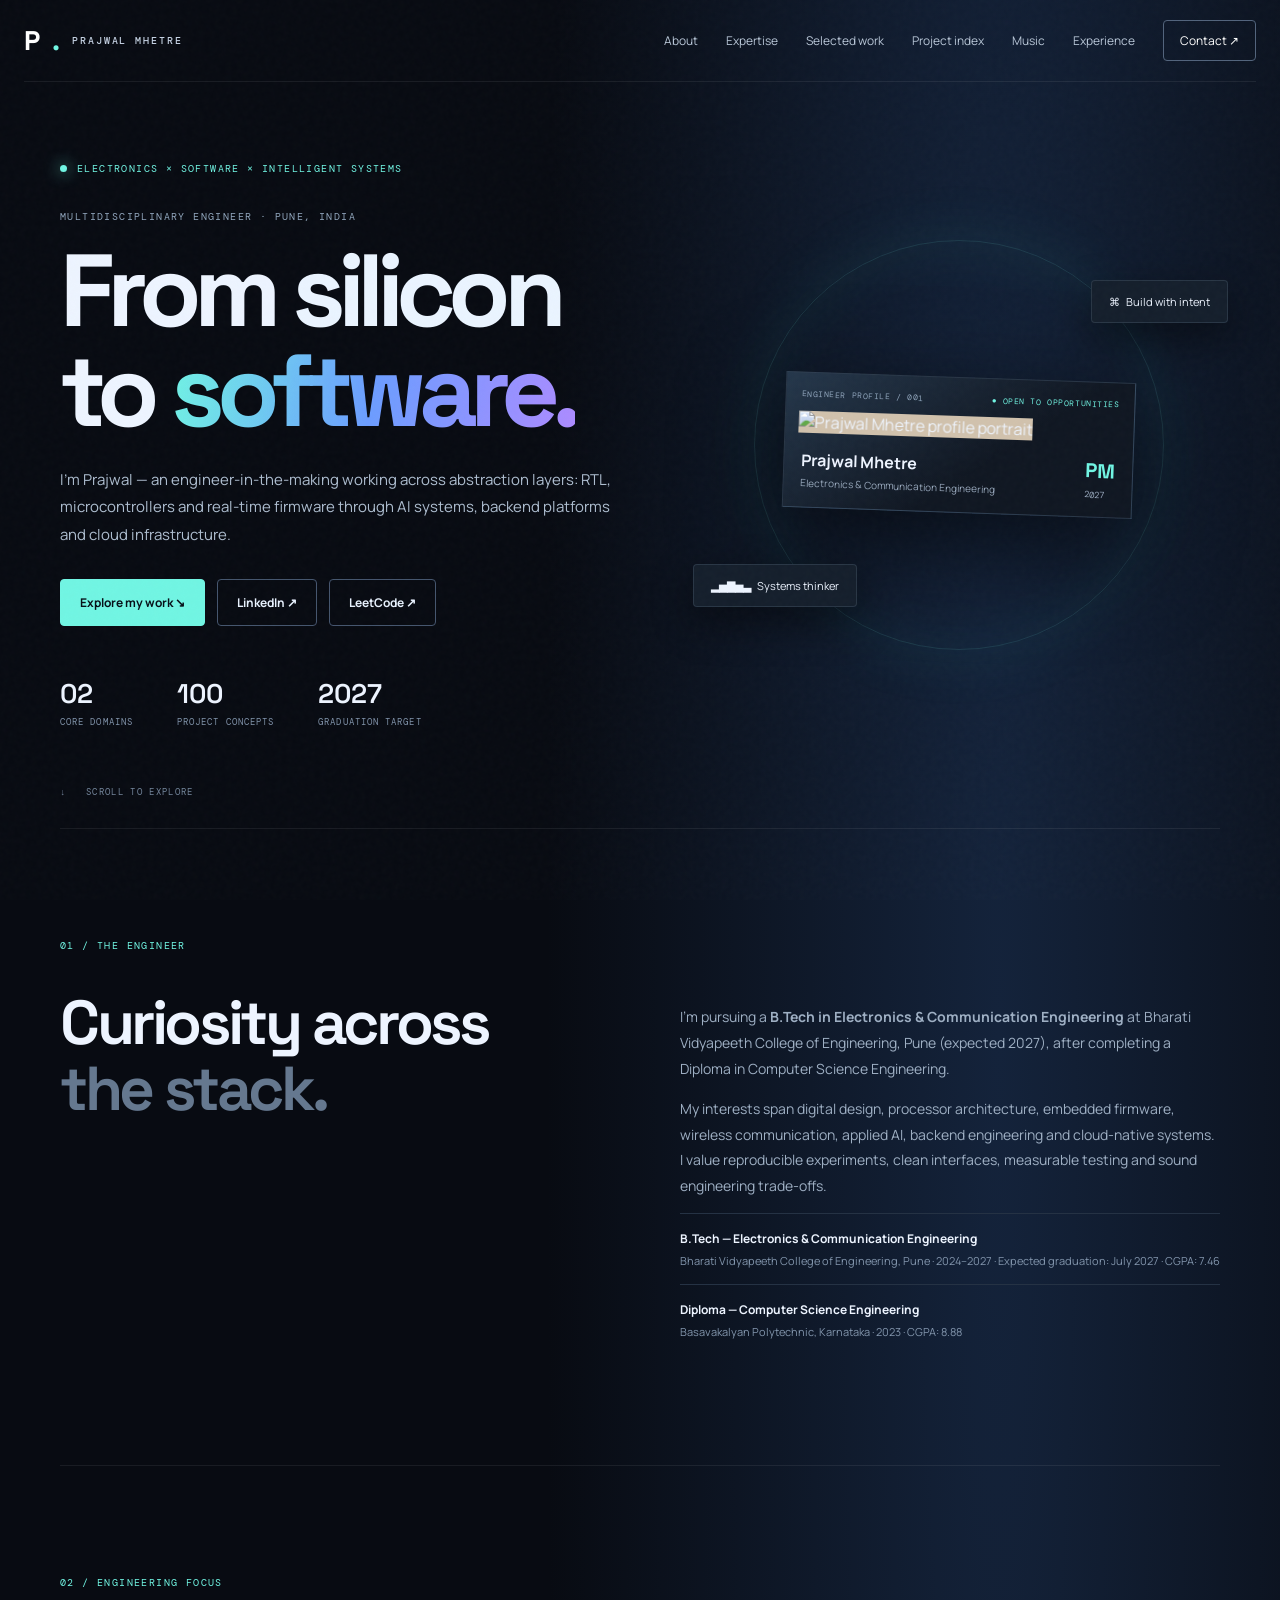
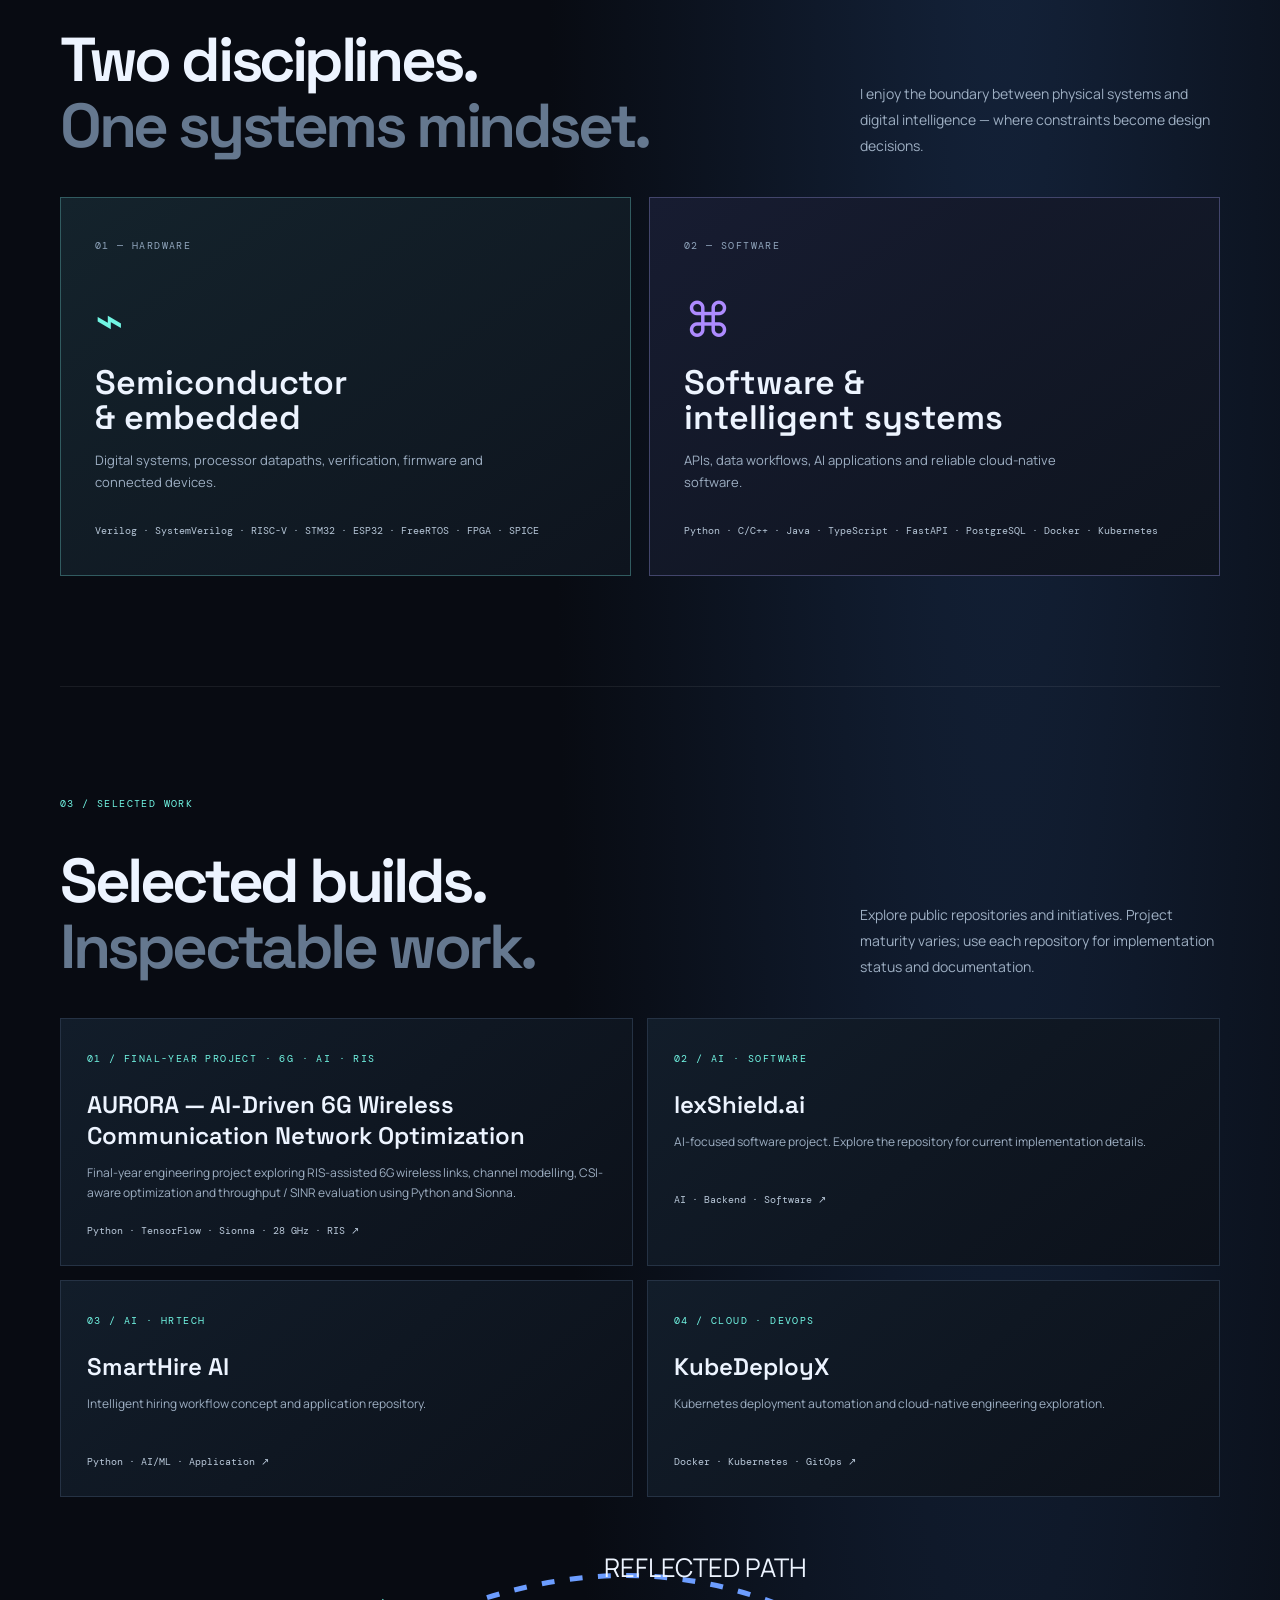
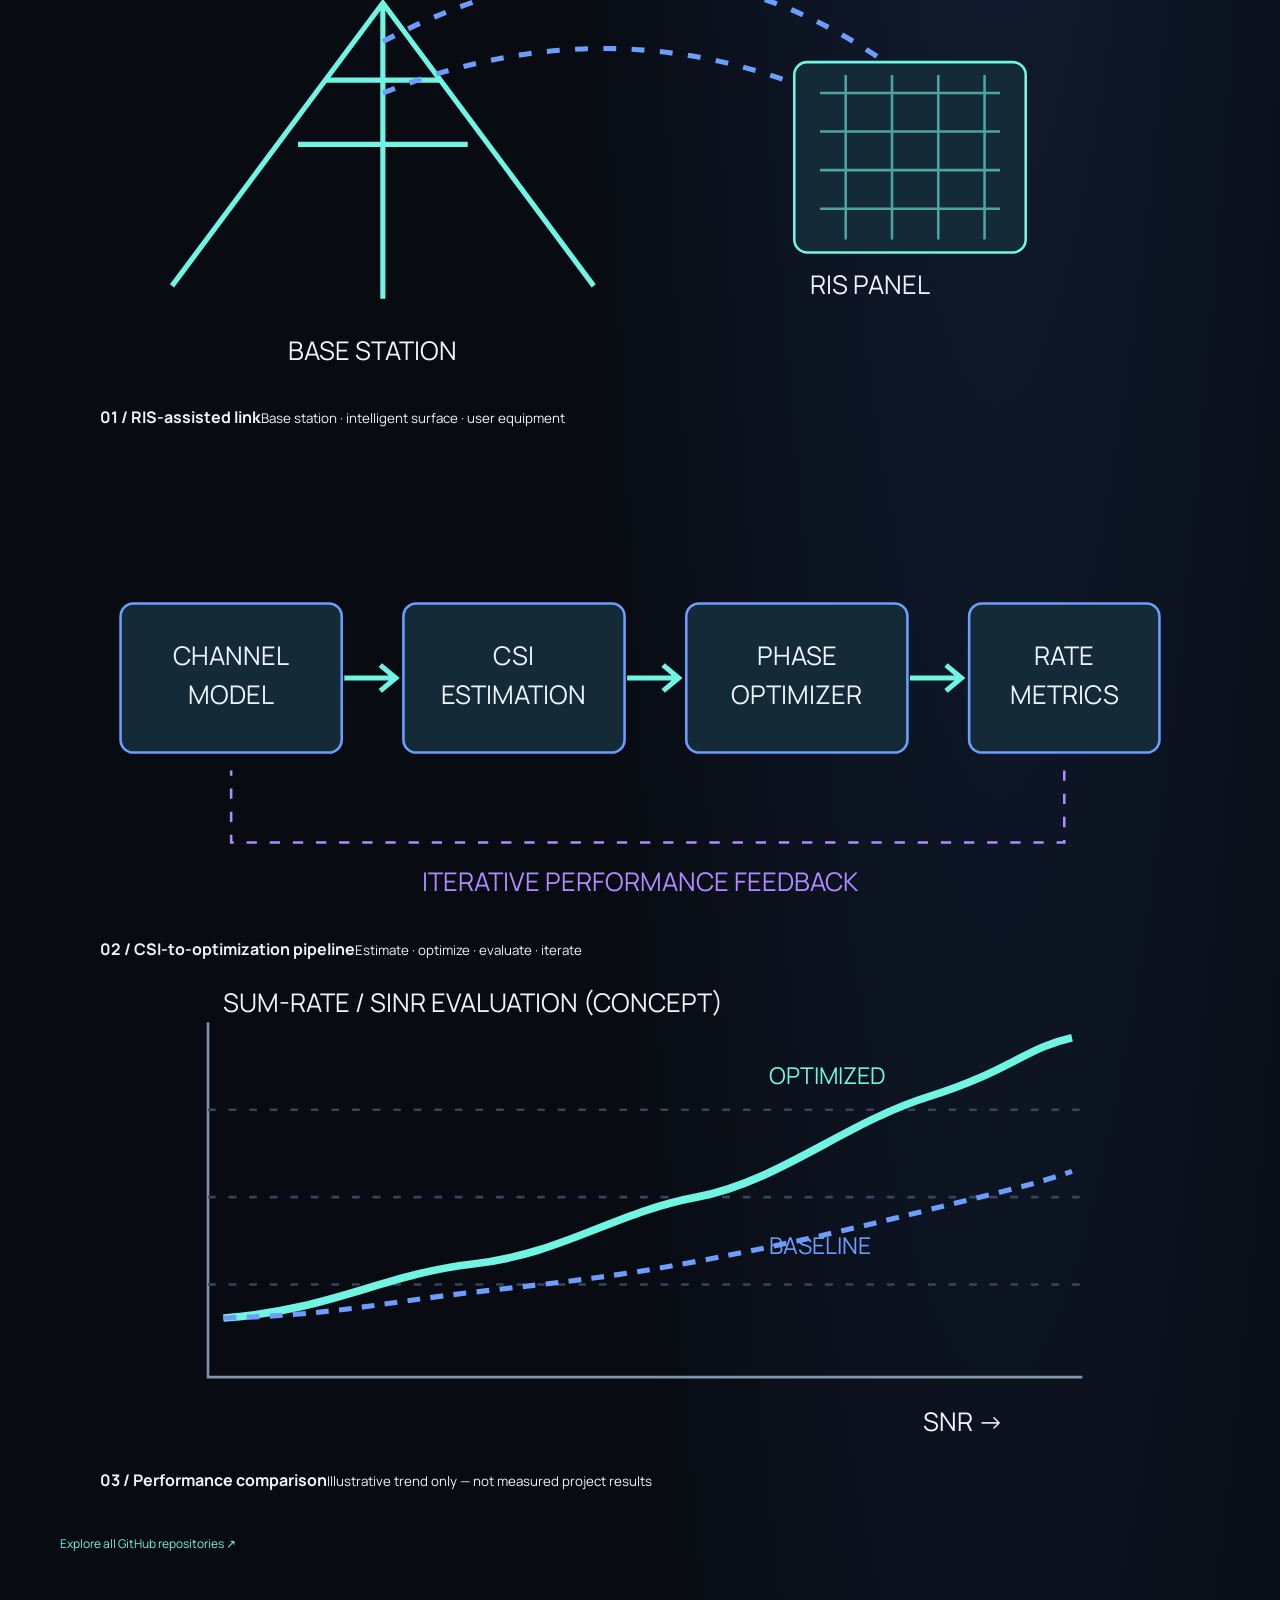
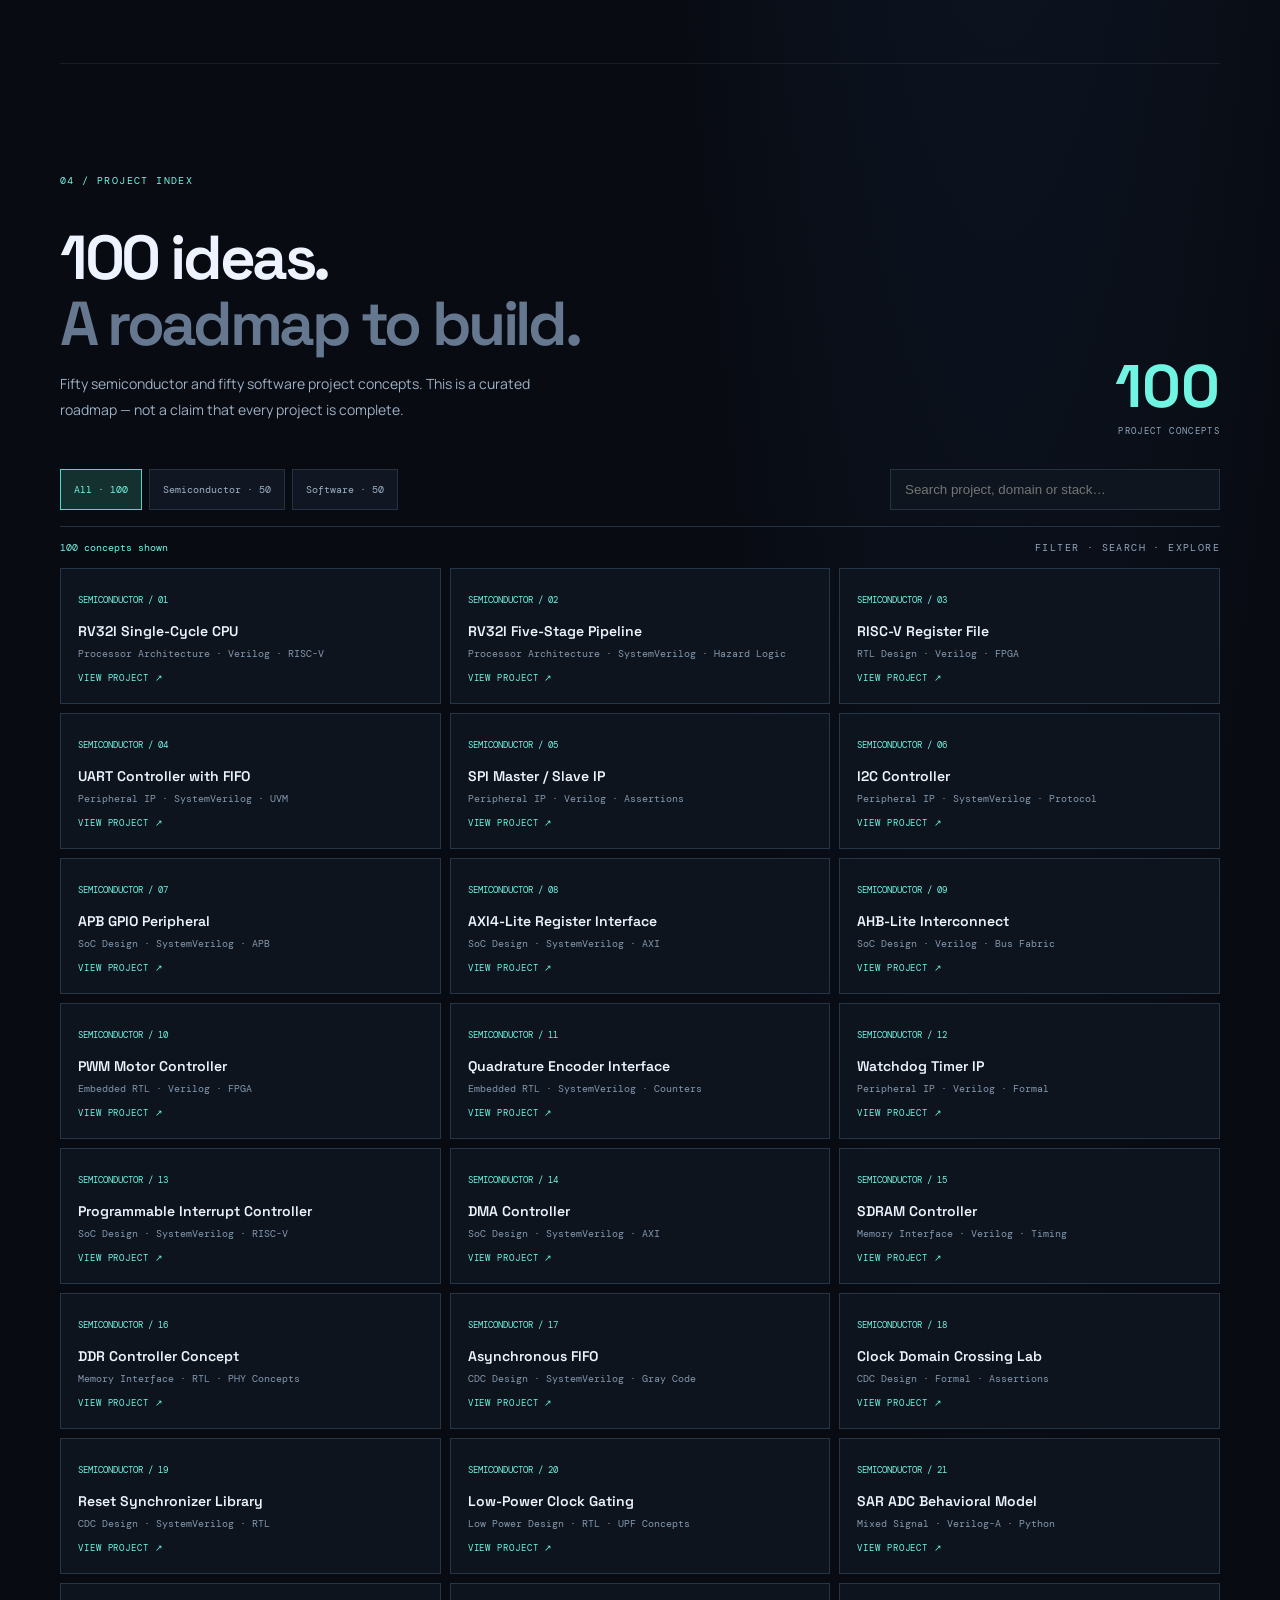
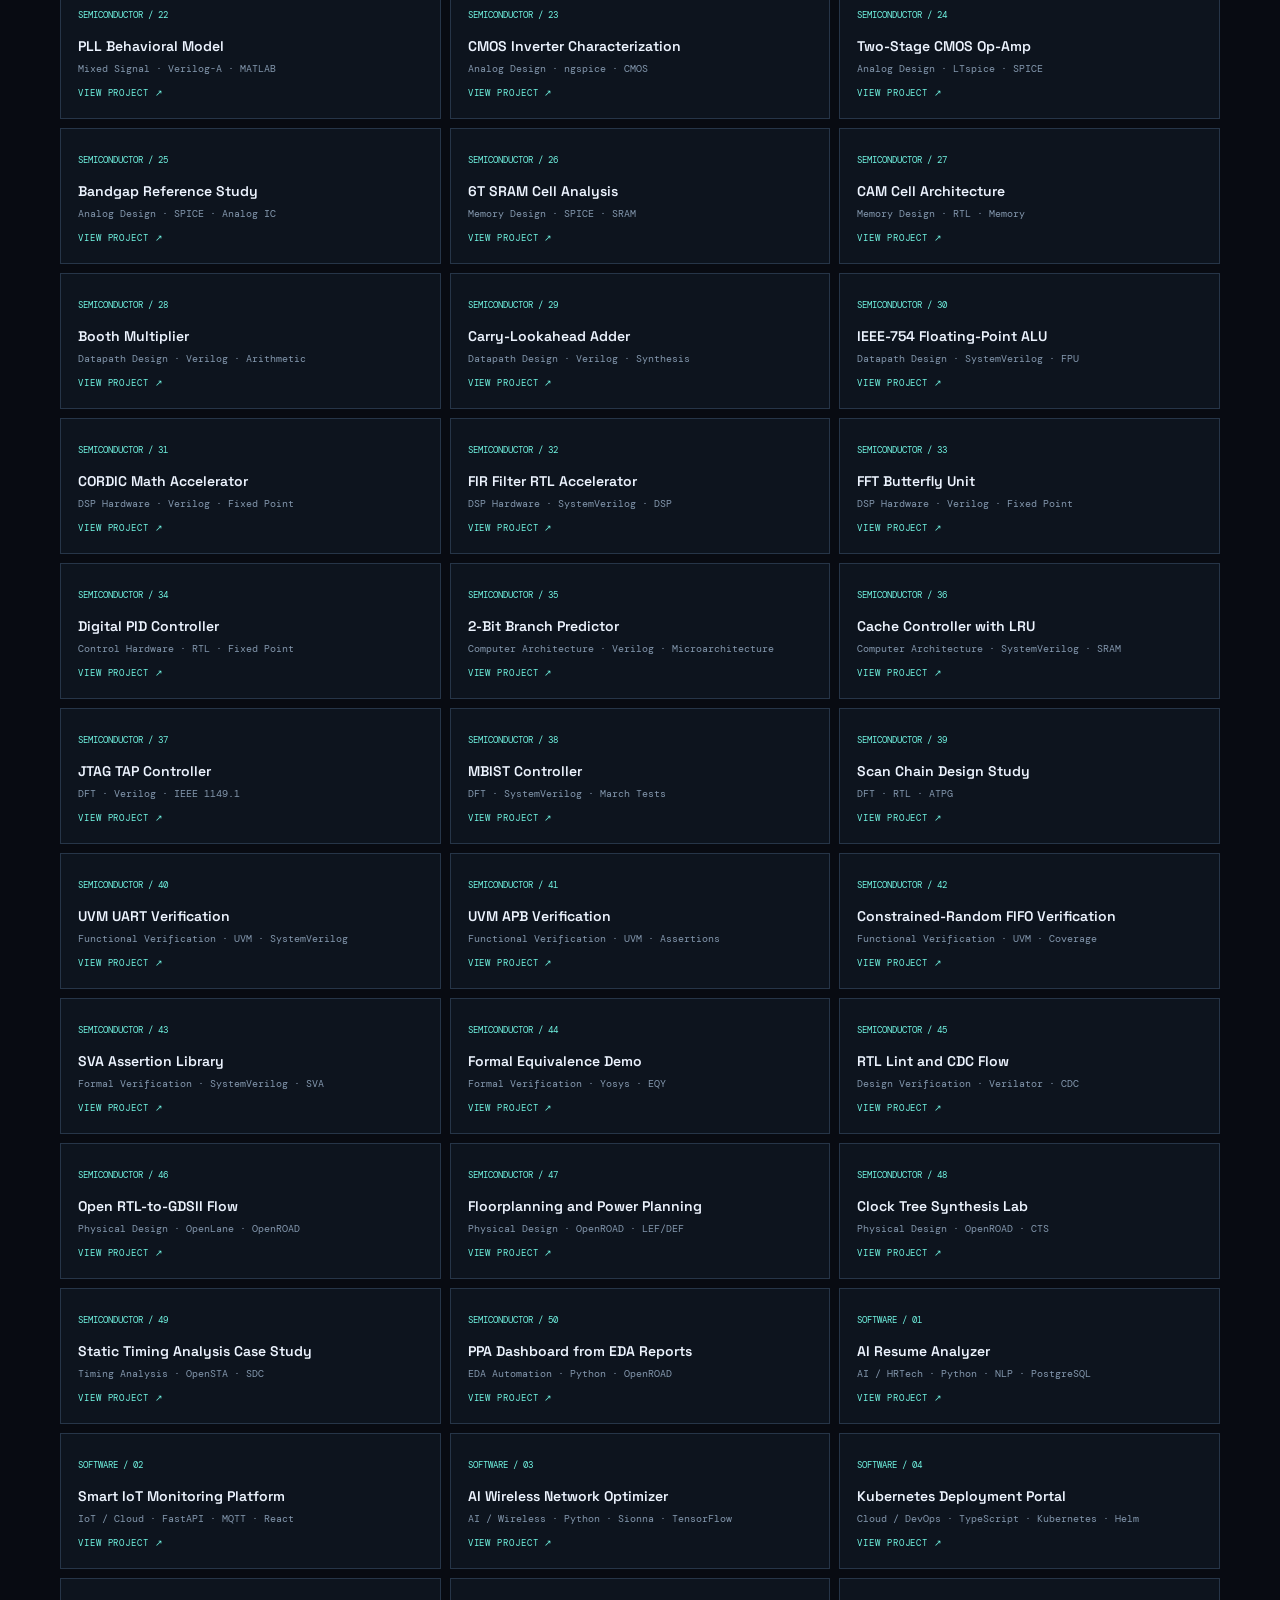
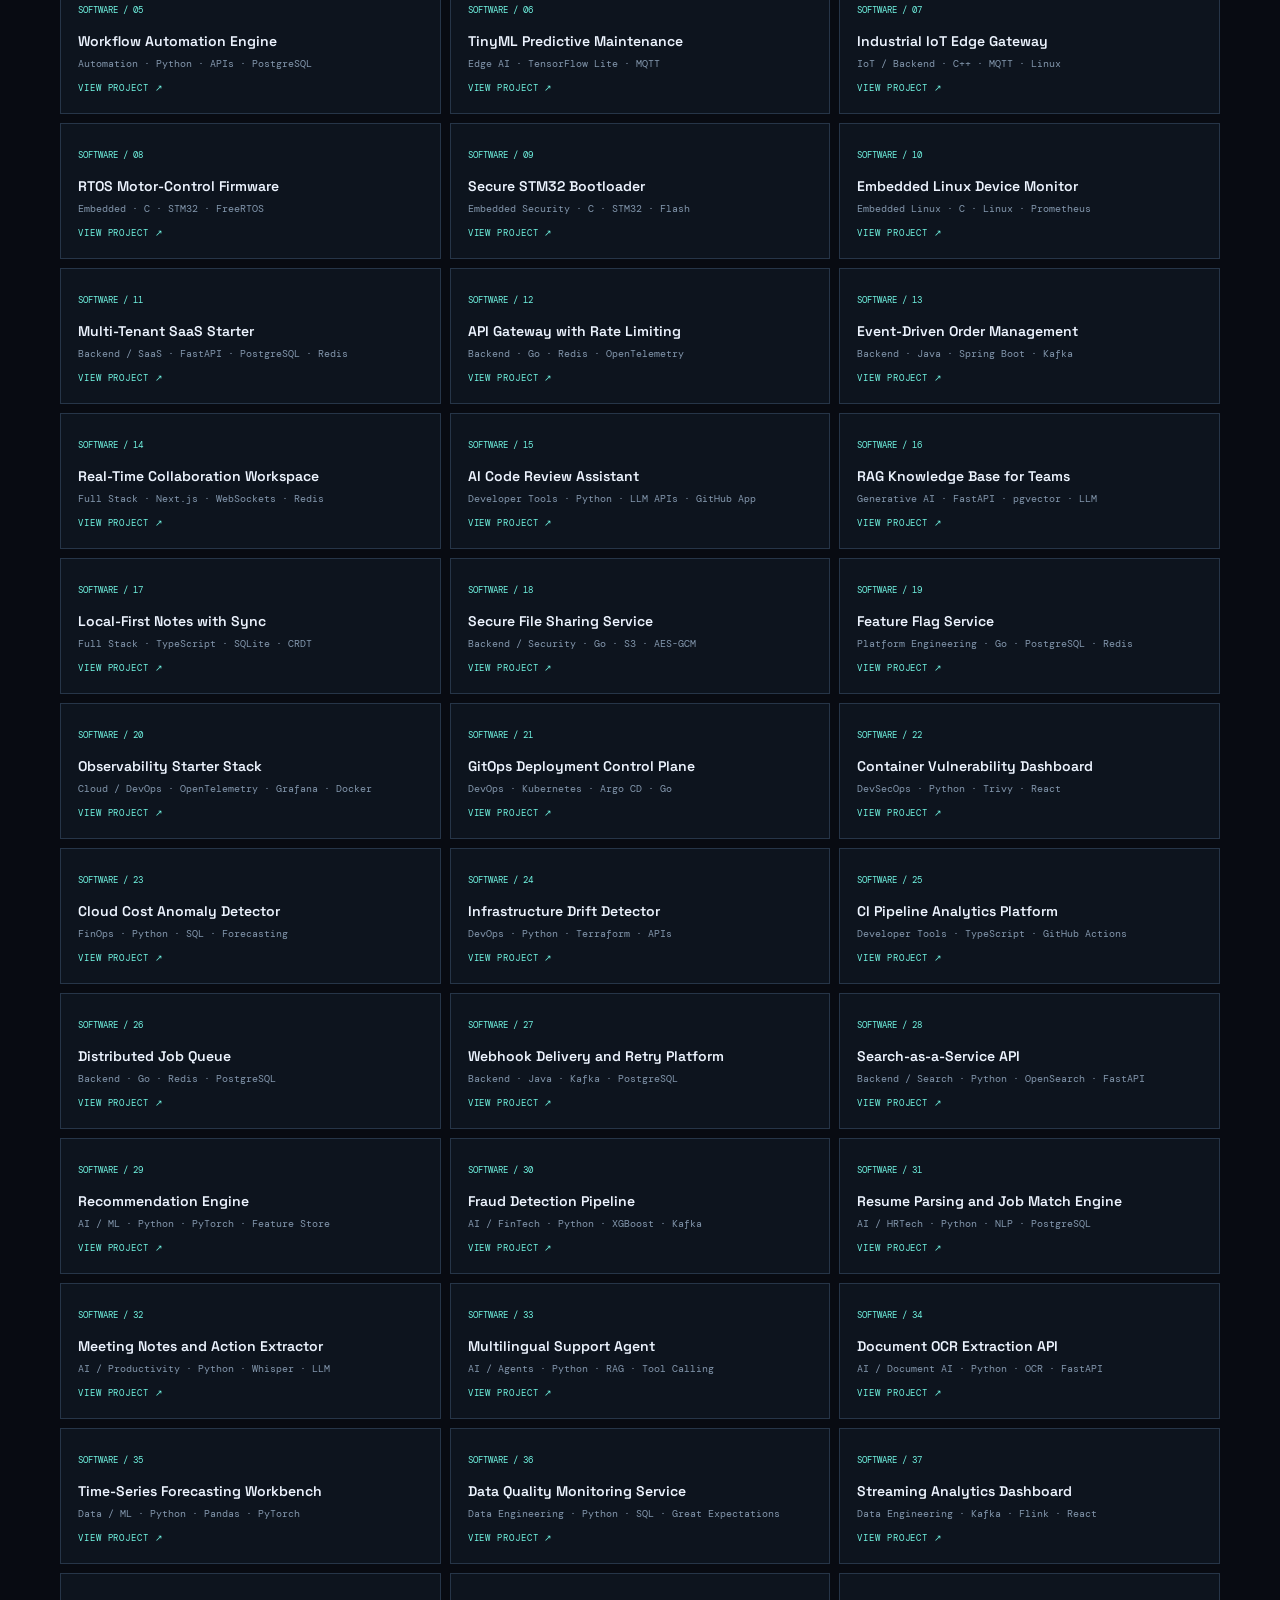
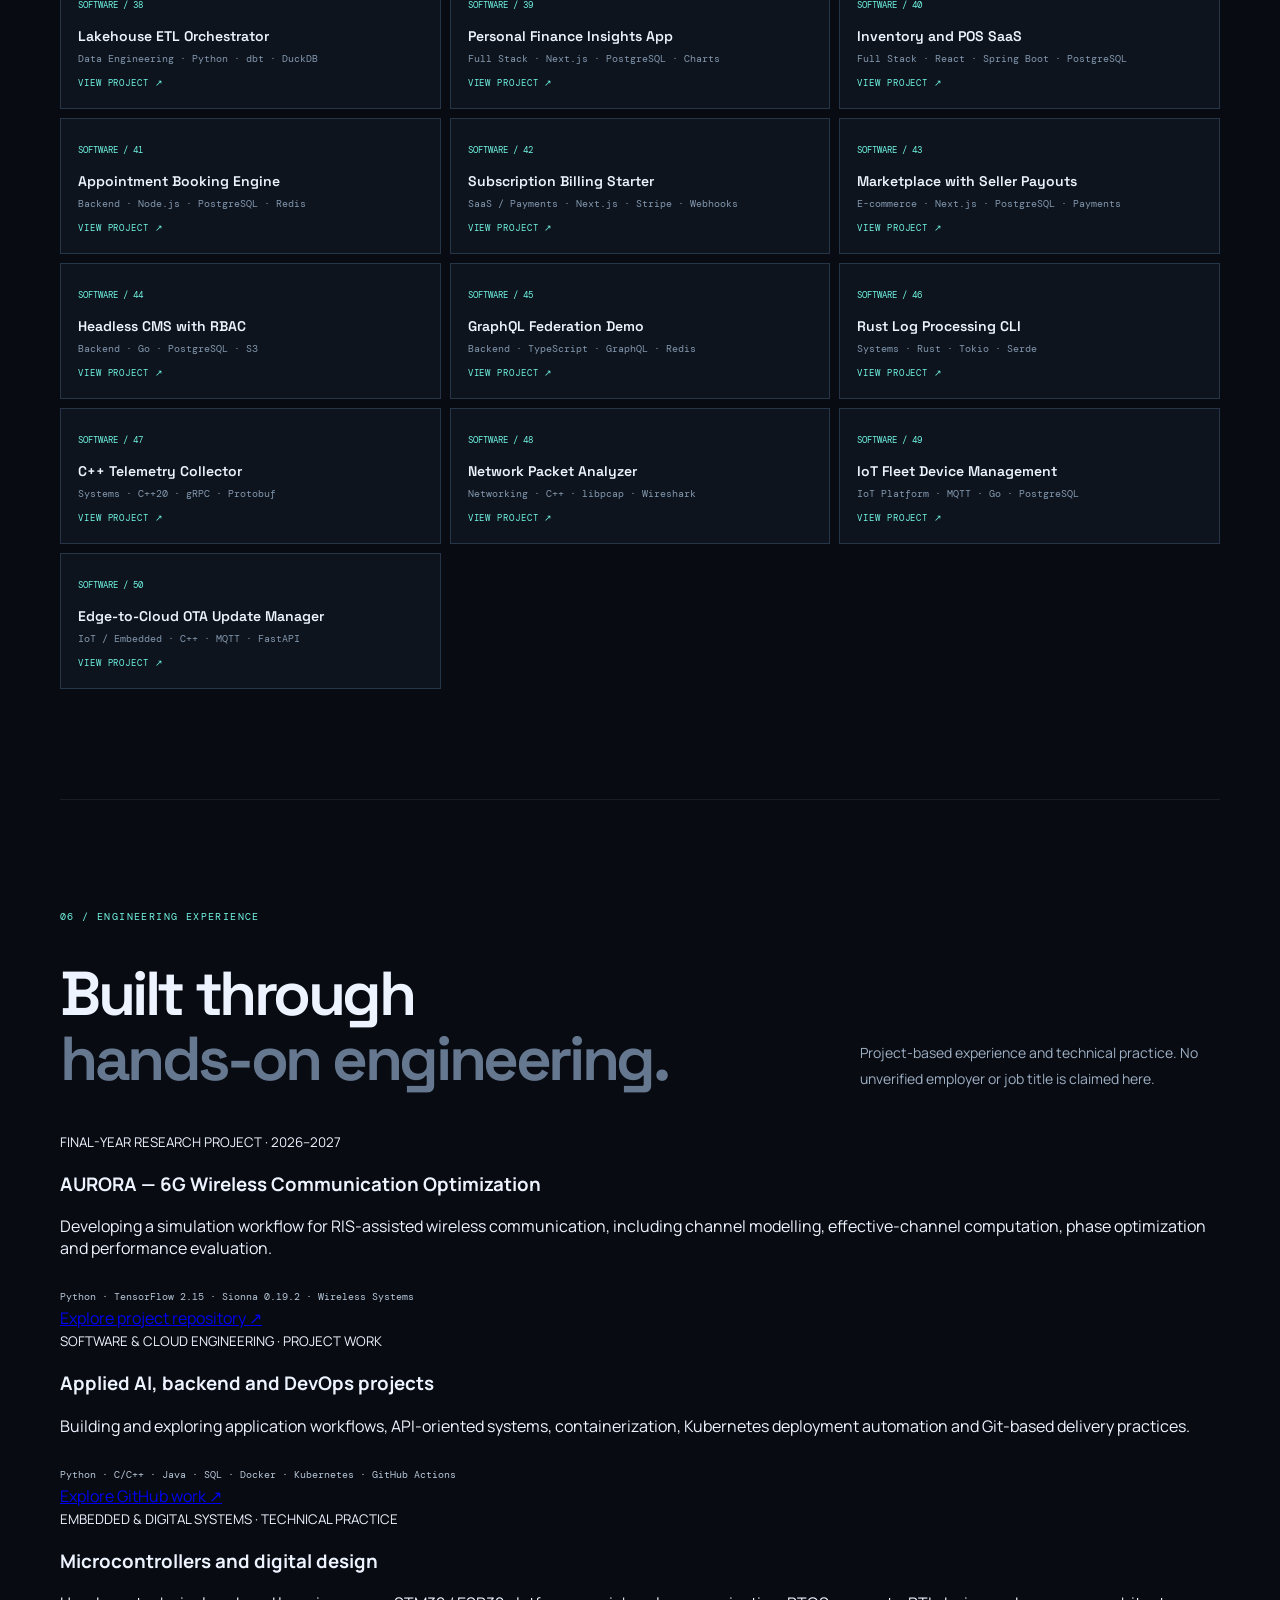
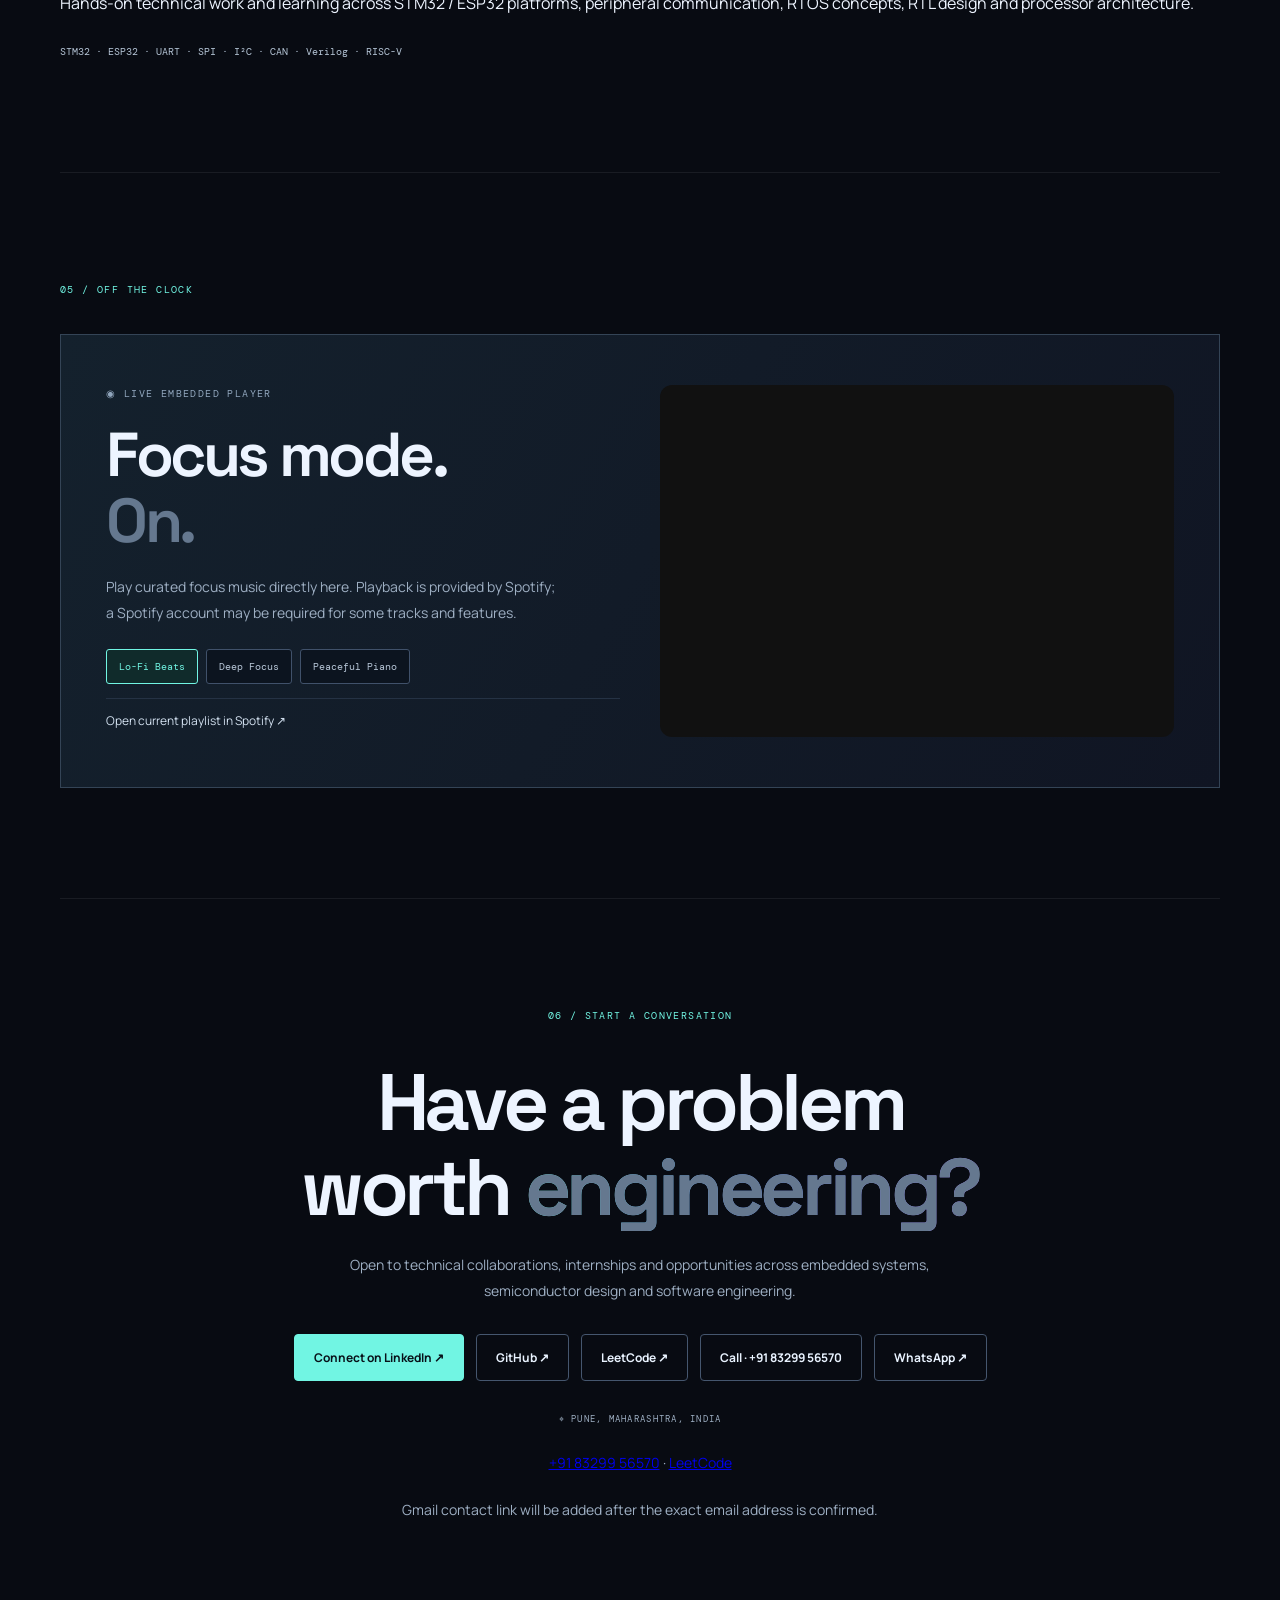
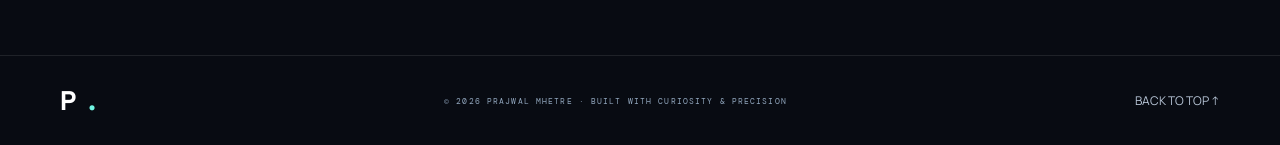
==== commit 0838f8fd: "Add AURORA project visual gallery" ====
--- a/index.html
+++ b/index.html
@@ -4,7 +4,7 @@
 <main><section class="hero wrap" id="home"><div class="hero-text reveal"><div class="eyebrow"><i></i> ELECTRONICS × SOFTWARE × INTELLIGENT SYSTEMS</div><p class="mono">MULTIDISCIPLINARY ENGINEER · PUNE, INDIA</p><h1>From <em>silicon</em><br>to <span>software.</span></h1><p class="lead">I’m Prajwal — an engineer-in-the-making working across abstraction layers: RTL, microcontrollers and real-time firmware through AI systems, backend platforms and cloud infrastructure.</p><div class="actions"><a class="btn primary" href="#work">Explore my work ↘</a><a class="btn" href="https://www.linkedin.com/in/prajwalmhetre/" target="_blank" rel="noreferrer">LinkedIn ↗</a><a class="btn" href="https://leetcode.com/" target="_blank" rel="noreferrer">LeetCode ↗</a></div><div class="stats"><div><b>02</b><small>CORE DOMAINS</small></div><div><b>100</b><small>PROJECT CONCEPTS</small></div><div><b>2027</b><small>GRADUATION TARGET</small></div></div></div><div class="hero-art reveal"><div class="portrait-card"><div class="card-top"><span>ENGINEER PROFILE / 001</span><span class="available">● OPEN TO OPPORTUNITIES</span></div><img src="https://github.com/PrajwalMhetre.png" alt="Prajwal Mhetre profile portrait"><div class="card-foot"><div><b>Prajwal Mhetre</b><small>Electronics & Communication Engineering</small></div><strong>PM<small>2027</small></strong></div></div><div class="float f1">⌘ &nbsp; Build with intent</div><div class="float f2">▂▅▇▅▃ &nbsp; Systems thinker</div><div class="orbit"></div></div><div class="scroll">↓ &nbsp; SCROLL TO EXPLORE</div></section>
 <section class="section wrap" id="about"><div class="label">01 / THE ENGINEER</div><div class="two"><h2>Curiosity across<br><span>the stack.</span></h2><div><p>I’m pursuing a <b>B.Tech in Electronics & Communication Engineering</b> at Bharati Vidyapeeth College of Engineering, Pune (expected 2027), after completing a Diploma in Computer Science Engineering.</p><p>My interests span digital design, processor architecture, embedded firmware, wireless communication, applied AI, backend engineering and cloud-native systems. I value reproducible experiments, clean interfaces, measurable testing and sound engineering trade-offs.</p><div class="education"><b>B.Tech — Electronics & Communication Engineering</b><small>Bharati Vidyapeeth College of Engineering, Pune · 2024–2027 · Expected graduation: July 2027 · CGPA: 7.46</small></div><div class="education"><b>Diploma — Computer Science Engineering</b><small>Basavakalyan Polytechnic, Karnataka · 2023 · CGPA: 8.88</small></div></div></div></section>
 <section class="section wrap" id="domains"><div class="label">02 / ENGINEERING FOCUS</div><div class="section-title"><h2>Two disciplines.<br><span>One systems mindset.</span></h2><p>I enjoy the boundary between physical systems and digital intelligence — where constraints become design decisions.</p></div><div class="domains"><article class="domain"><small>01 — HARDWARE</small><div class="symbol">⌁</div><h3>Semiconductor<br>& embedded</h3><p>Digital systems, processor datapaths, verification, firmware and connected devices.</p><div class="tags">Verilog · SystemVerilog · RISC-V · STM32 · ESP32 · FreeRTOS · FPGA · SPICE</div></article><article class="domain alt"><small>02 — SOFTWARE</small><div class="symbol">⌘</div><h3>Software &<br>intelligent systems</h3><p>APIs, data workflows, AI applications and reliable cloud-native software.</p><div class="tags">Python · C/C++ · Java · TypeScript · FastAPI · PostgreSQL · Docker · Kubernetes</div></article></div></section>
-<section class="section wrap" id="work"><div class="label">03 / SELECTED WORK</div><div class="section-title"><h2>Selected builds.<br><span>Inspectable work.</span></h2><p>Explore public repositories and initiatives. Project maturity varies; use each repository for implementation status and documentation.</p></div><div class="work-grid"><a class="work-card" href="https://github.com/PrajwalMhetre/AURORA_RSI_6G" target="_blank" rel="noreferrer"><small>01 / FINAL-YEAR PROJECT · 6G · AI · RIS</small><h3>AURORA — AI-Driven 6G Wireless Communication Network Optimization</h3><p>Final-year engineering project exploring RIS-assisted 6G wireless links, channel modelling, CSI-aware optimization and throughput / SINR evaluation using Python and Sionna.</p><b>Python · TensorFlow · Sionna · 28 GHz · RIS ↗</b></a><a class="work-card" href="https://github.com/PrajwalMhetre/lexShield.ai" target="_blank" rel="noreferrer"><small>02 / AI · SOFTWARE</small><h3>lexShield.ai</h3><p>AI-focused software project. Explore the repository for current implementation details.</p><b>AI · Backend · Software ↗</b></a><a class="work-card" href="https://github.com/PrajwalMhetre/SmartHire-AI" target="_blank" rel="noreferrer"><small>03 / AI · HRTECH</small><h3>SmartHire AI</h3><p>Intelligent hiring workflow concept and application repository.</p><b>Python · AI/ML · Application ↗</b></a><a class="work-card" href="https://github.com/PrajwalMhetre/KubeDeployX" target="_blank" rel="noreferrer"><small>04 / CLOUD · DEVOPS</small><h3>KubeDeployX</h3><p>Kubernetes deployment automation and cloud-native engineering exploration.</p><b>Docker · Kubernetes · GitOps ↗</b></a></div><a class="all-link" href="https://github.com/PrajwalMhetre" target="_blank" rel="noreferrer">Explore all GitHub repositories ↗</a></section>
+<section class="section wrap" id="work"><div class="label">03 / SELECTED WORK</div><div class="section-title"><h2>Selected builds.<br><span>Inspectable work.</span></h2><p>Explore public repositories and initiatives. Project maturity varies; use each repository for implementation status and documentation.</p></div><div class="work-grid"><a class="work-card" href="https://github.com/PrajwalMhetre/AURORA_RSI_6G" target="_blank" rel="noreferrer"><small>01 / FINAL-YEAR PROJECT · 6G · AI · RIS</small><h3>AURORA — AI-Driven 6G Wireless Communication Network Optimization</h3><p>Final-year engineering project exploring RIS-assisted 6G wireless links, channel modelling, CSI-aware optimization and throughput / SINR evaluation using Python and Sionna.</p><b>Python · TensorFlow · Sionna · 28 GHz · RIS ↗</b></a><a class="work-card" href="https://github.com/PrajwalMhetre/lexShield.ai" target="_blank" rel="noreferrer"><small>02 / AI · SOFTWARE</small><h3>lexShield.ai</h3><p>AI-focused software project. Explore the repository for current implementation details.</p><b>AI · Backend · Software ↗</b></a><a class="work-card" href="https://github.com/PrajwalMhetre/SmartHire-AI" target="_blank" rel="noreferrer"><small>03 / AI · HRTECH</small><h3>SmartHire AI</h3><p>Intelligent hiring workflow concept and application repository.</p><b>Python · AI/ML · Application ↗</b></a><a class="work-card" href="https://github.com/PrajwalMhetre/KubeDeployX" target="_blank" rel="noreferrer"><small>04 / CLOUD · DEVOPS</small><h3>KubeDeployX</h3><p>Kubernetes deployment automation and cloud-native engineering exploration.</p><b>Docker · Kubernetes · GitOps ↗</b></a></div><div class="aurora-gallery"><figure><div class="visual visual-link"><svg viewBox="0 0 420 190" role="img" aria-label="Conceptual 6G base station, reconfigurable intelligent surface and user equipment link"><path d="M28 145 L110 35 L192 145" fill="none" stroke="#71f5e3" stroke-width="2"/><path d="M110 35 L110 150 M88 65 L132 65 M77 90 L143 90" stroke="#71f5e3" stroke-width="2"/><path d="M110 50 Q220 -8 315 65 M110 70 Q215 28 315 88" fill="none" stroke="#6c9dff" stroke-width="2" stroke-dasharray="5 6"/><g transform="translate(270 58)"><rect width="90" height="74" rx="5" fill="#142a37" stroke="#71f5e3"/><path d="M10 12h70M10 27h70M10 42h70M10 57h70M20 5v64M38 5v64M56 5v64M74 5v64" stroke="#71f5e3" opacity=".6"/></g><g fill="#edf4ff" font-size="10"><text x="73" y="174">BASE STATION</text><text x="276" y="148">RIS PANEL</text><text x="196" y="25">REFLECTED PATH</text></g></svg></div><figcaption><b>01 / RIS-assisted link</b><small>Base station · intelligent surface · user equipment</small></figcaption></figure><figure><div class="visual visual-csi"><svg viewBox="0 0 420 190" role="img" aria-label="CSI estimation and optimization pipeline"><g fill="#142a37" stroke="#6c9dff"><rect x="8" y="62" width="86" height="58" rx="5"/><rect x="118" y="62" width="86" height="58" rx="5"/><rect x="228" y="62" width="86" height="58" rx="5"/><rect x="338" y="62" width="74" height="58" rx="5"/></g><g fill="#edf4ff" font-size="10" text-anchor="middle"><text x="51" y="86">CHANNEL</text><text x="51" y="101">MODEL</text><text x="161" y="86">CSI</text><text x="161" y="101">ESTIMATION</text><text x="271" y="86">PHASE</text><text x="271" y="101">OPTIMIZER</text><text x="375" y="86">RATE</text><text x="375" y="101">METRICS</text></g><g stroke="#71f5e3" stroke-width="2" fill="none"><path d="M95 91h20m-6 -5 6 5 -6 5M205 91h20m-6 -5 6 5 -6 5M315 91h20m-6 -5 6 5 -6 5"/></g><path d="M375 127v28H51v-28" stroke="#ae8bff" fill="none" stroke-dasharray="4 5"/><text x="210" y="174" text-anchor="middle" fill="#ae8bff" font-size="10">ITERATIVE PERFORMANCE FEEDBACK</text></svg></div><figcaption><b>02 / CSI-to-optimization pipeline</b><small>Estimate · optimize · evaluate · iterate</small></figcaption></figure><figure><div class="visual visual-wave"><svg viewBox="0 0 420 190" role="img" aria-label="Conceptual wireless performance evaluation chart"><path d="M42 18v138h340" stroke="#8295ac" fill="none"/><g stroke="#34465c" stroke-dasharray="3 5"><path d="M42 52h340M42 86h340M42 120h340"/></g><path d="M48 133 C90 130 110 116 145 112 S200 92 232 86 S290 57 322 47 S360 28 378 24" stroke="#71f5e3" fill="none" stroke-width="3"/><path d="M48 133 C90 132 110 127 145 123 S200 117 232 111 S290 99 322 91 S360 82 378 76" stroke="#6c9dff" fill="none" stroke-width="2" stroke-dasharray="5 4"/><g fill="#edf4ff" font-size="10"><text x="48" y="14">SUM-RATE / SINR EVALUATION (CONCEPT)</text><text x="320" y="177">SNR →</text></g><g fill="#71f5e3" font-size="9"><text x="260" y="42">OPTIMIZED</text></g><g fill="#6c9dff" font-size="9"><text x="260" y="108">BASELINE</text></g></svg></div><figcaption><b>03 / Performance comparison</b><small>Illustrative trend only — not measured project results</small></figcaption></figure></div><a class="all-link" href="https://github.com/PrajwalMhetre" target="_blank" rel="noreferrer">Explore all GitHub repositories ↗</a></section>
 <section class="section wrap" id="projects"><div class="label">04 / PROJECT INDEX</div><div class="project-heading"><div><h2>100 ideas.<br><span>A roadmap to build.</span></h2><p>Fifty semiconductor and fifty software project concepts. This is a curated roadmap — not a claim that every project is complete.</p></div><strong>100<small>PROJECT CONCEPTS</small></strong></div><div class="controls"><div class="filters"><button class="selected" data-kind="all">All · 100</button><button data-kind="semiconductor">Semiconductor · 50</button><button data-kind="software">Software · 50</button></div><input id="search" type="search" placeholder="Search project, domain or stack…" aria-label="Search projects"></div><div class="results"><span id="count">100 concepts</span><small>FILTER · SEARCH · EXPLORE</small></div><div class="project-grid" id="project-grid"></div></section>
 <section class="section wrap" id="experience"><div class="label">06 / ENGINEERING EXPERIENCE</div><div class="section-title"><h2>Built through<br><span>hands-on engineering.</span></h2><p>Project-based experience and technical practice. No unverified employer or job title is claimed here.</p></div><div class="experience-grid"><article class="experience-card"><small>FINAL-YEAR RESEARCH PROJECT · 2026–2027</small><h3>AURORA — 6G Wireless Communication Optimization</h3><p>Developing a simulation workflow for RIS-assisted wireless communication, including channel modelling, effective-channel computation, phase optimization and performance evaluation.</p><div class="tags">Python · TensorFlow 2.15 · Sionna 0.19.2 · Wireless Systems</div><a href="https://github.com/PrajwalMhetre/AURORA_RSI_6G" target="_blank" rel="noreferrer">Explore project repository ↗</a></article><article class="experience-card"><small>SOFTWARE & CLOUD ENGINEERING · PROJECT WORK</small><h3>Applied AI, backend and DevOps projects</h3><p>Building and exploring application workflows, API-oriented systems, containerization, Kubernetes deployment automation and Git-based delivery practices.</p><div class="tags">Python · C/C++ · Java · SQL · Docker · Kubernetes · GitHub Actions</div><a href="https://github.com/PrajwalMhetre" target="_blank" rel="noreferrer">Explore GitHub work ↗</a></article><article class="experience-card"><small>EMBEDDED & DIGITAL SYSTEMS · TECHNICAL PRACTICE</small><h3>Microcontrollers and digital design</h3><p>Hands-on technical work and learning across STM32 / ESP32 platforms, peripheral communication, RTOS concepts, RTL design and processor architecture.</p><div class="tags">STM32 · ESP32 · UART · SPI · I²C · CAN · Verilog · RISC-V</div></article></div></section><section class="section wrap" id="music"><div class="label">05 / OFF THE CLOCK</div><div class="music"><div><small class="mono">◉ LIVE EMBEDDED PLAYER</small><h2>Focus mode.<br><span>On.</span></h2><p>Play curated focus music directly here. Playback is provided by Spotify; a Spotify account may be required for some tracks and features.</p><div class="player-tabs"><button class="active" data-playlist="37i9dQZF1DWWQRwui0ExPn" data-title="Lo-Fi Beats">Lo-Fi Beats</button><button data-playlist="37i9dQZF1DWZeKCadgRdKQ" data-title="Deep Focus">Deep Focus</button><button data-playlist="37i9dQZF1DX4sWSpwq3LiO" data-title="Peaceful Piano">Peaceful Piano</button></div><a class="spotify-open" href="https://open.spotify.com/playlist/37i9dQZF1DWWQRwui0ExPn" target="_blank" rel="noreferrer">Open current playlist in Spotify ↗</a></div><div class="spotify-frame"><iframe id="spotify-player" title="Lo-Fi Beats Spotify music player" src="https://open.spotify.com/embed/playlist/37i9dQZF1DWWQRwui0ExPn?utm_source=generator&theme=0" width="100%" height="352" frameborder="0" allow="autoplay; clipboard-write; encrypted-media; fullscreen; picture-in-picture" loading="lazy"></iframe></div></div></section>
 <section class="section wrap contact" id="contact"><div class="label">06 / START A CONVERSATION</div><h2>Have a problem<br>worth <span>engineering?</span></h2><p>Open to technical collaborations, internships and opportunities across embedded systems, semiconductor design and software engineering.</p><div class="actions"><a class="btn primary" href="https://www.linkedin.com/in/prajwalmhetre/" target="_blank" rel="noreferrer">Connect on LinkedIn ↗</a><a class="btn" href="https://github.com/PrajwalMhetre" target="_blank" rel="noreferrer">GitHub ↗</a><a class="btn" href="https://leetcode.com/" target="_blank" rel="noreferrer">LeetCode ↗</a><a class="btn" href="tel:+918329956570">Call · +91 83299 56570</a><a class="btn" href="https://wa.me/918329956570" target="_blank" rel="noreferrer">WhatsApp ↗</a></div><p class="mono">⌖ PUNE, MAHARASHTRA, INDIA</p><p class="contact-phone"><a href="tel:+918329956570">+91 83299 56570</a> · <a href="https://leetcode.com/" target="_blank" rel="noreferrer">LeetCode</a></p><p class="contact-email">Gmail contact link will be added after the exact email address is confirmed.</p></section></main><footer><a class="logo" href="#home">P<span>.</span></a><small>© <span id="year"></span> PRAJWAL MHETRE · BUILT WITH CURIOSITY & PRECISION</small><a href="#home">BACK TO TOP ↑</a></footer></body></html>
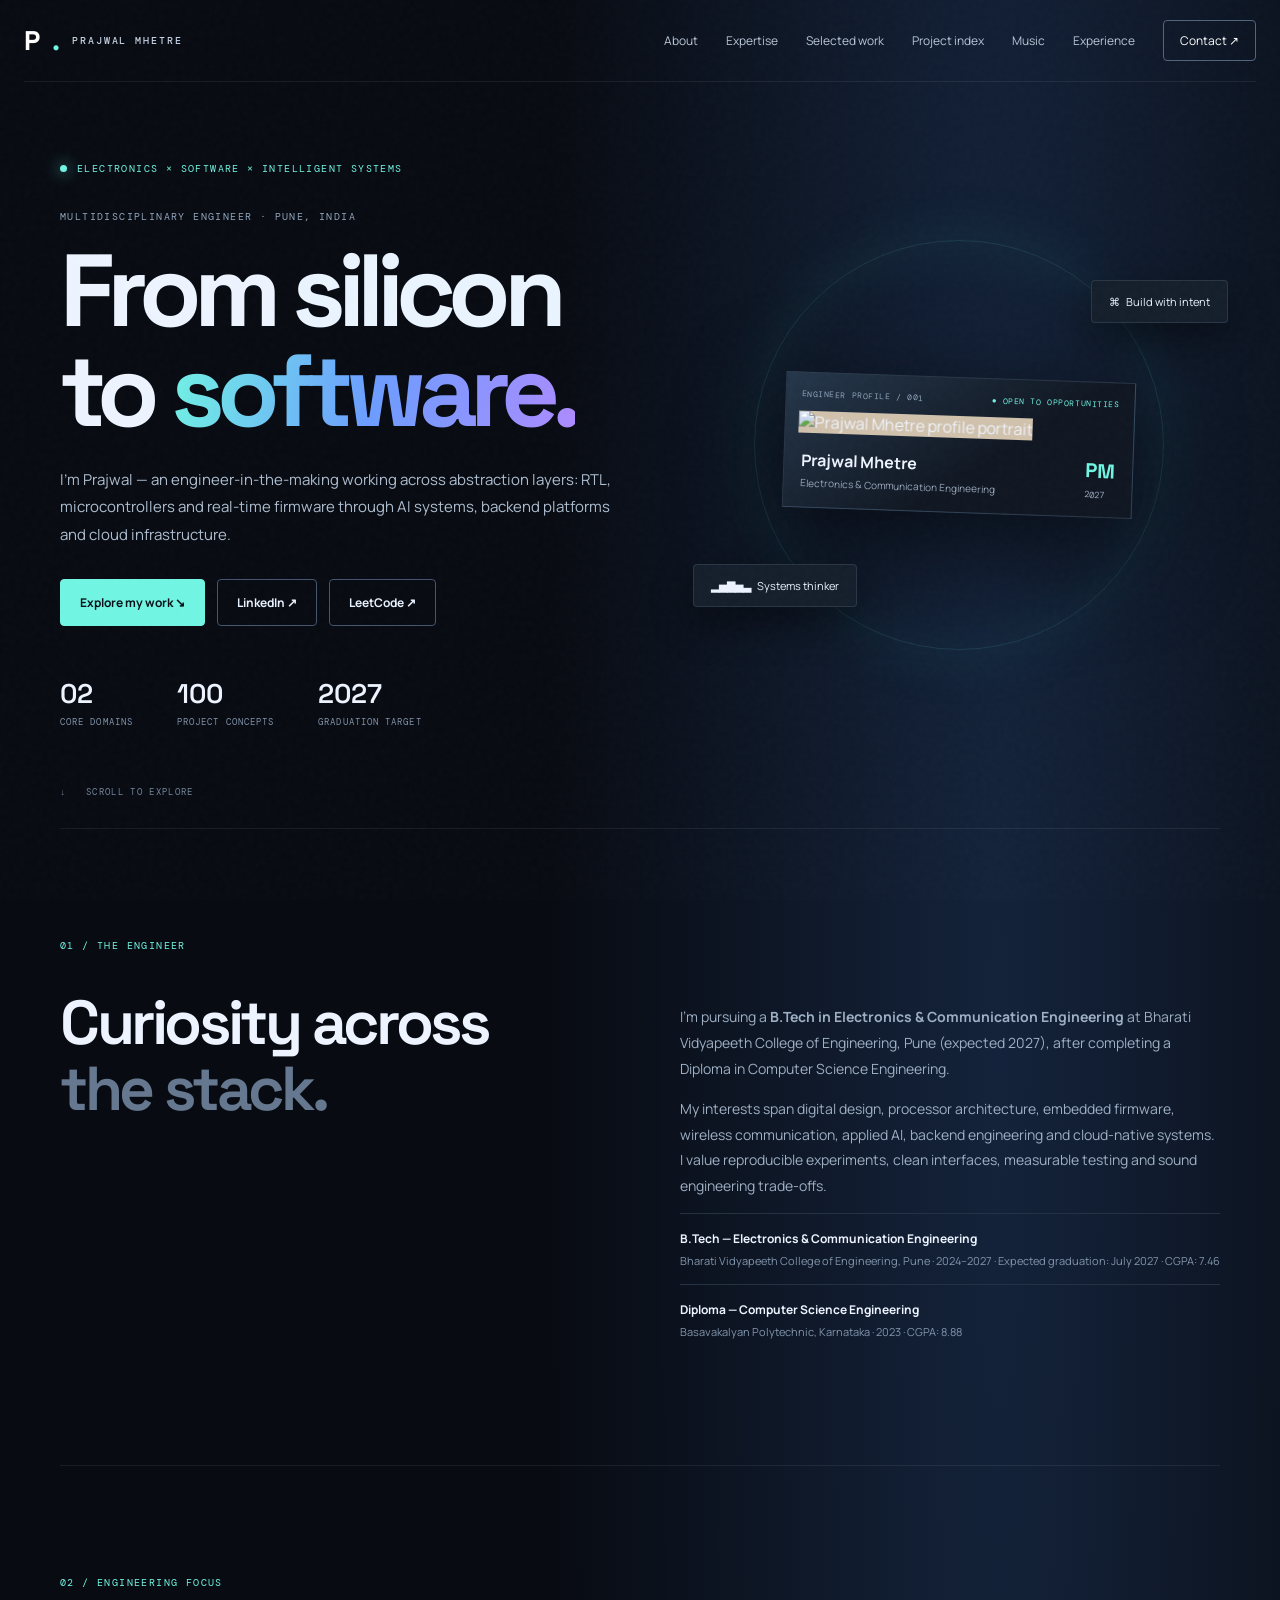
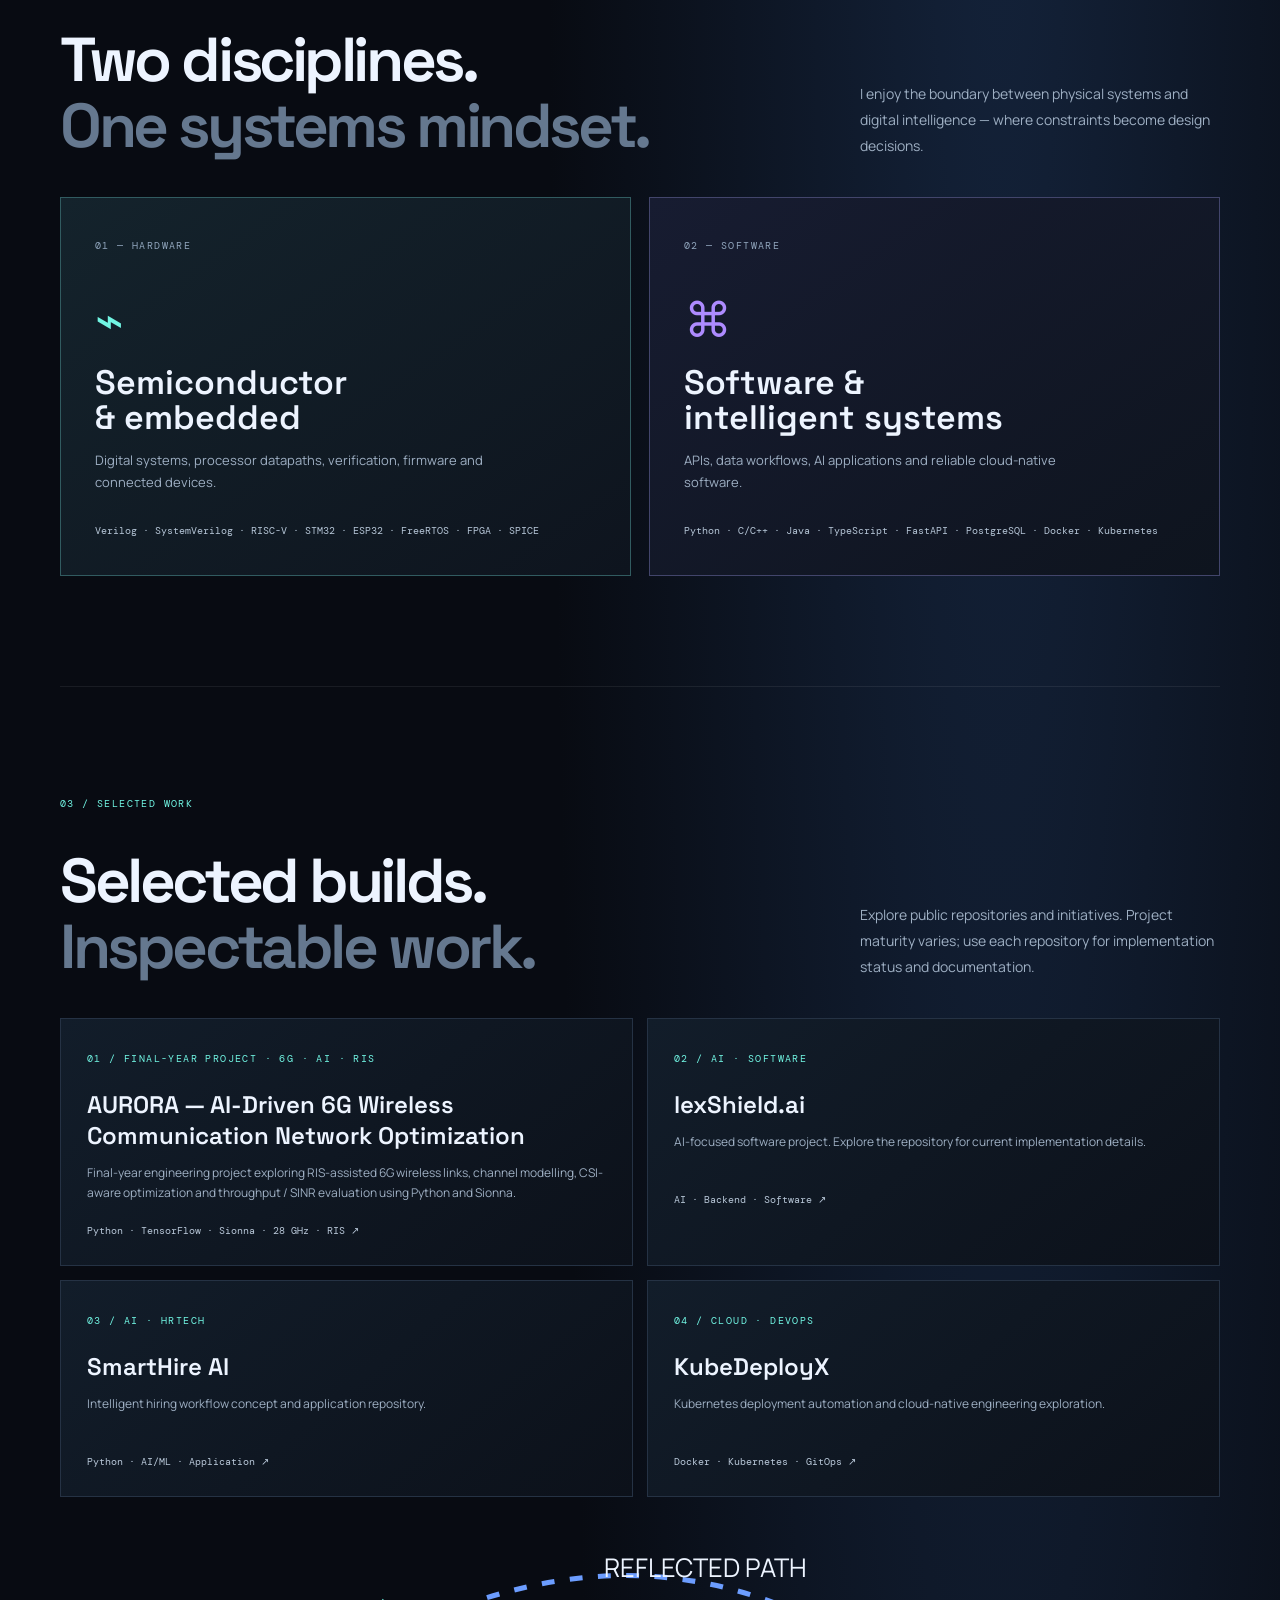
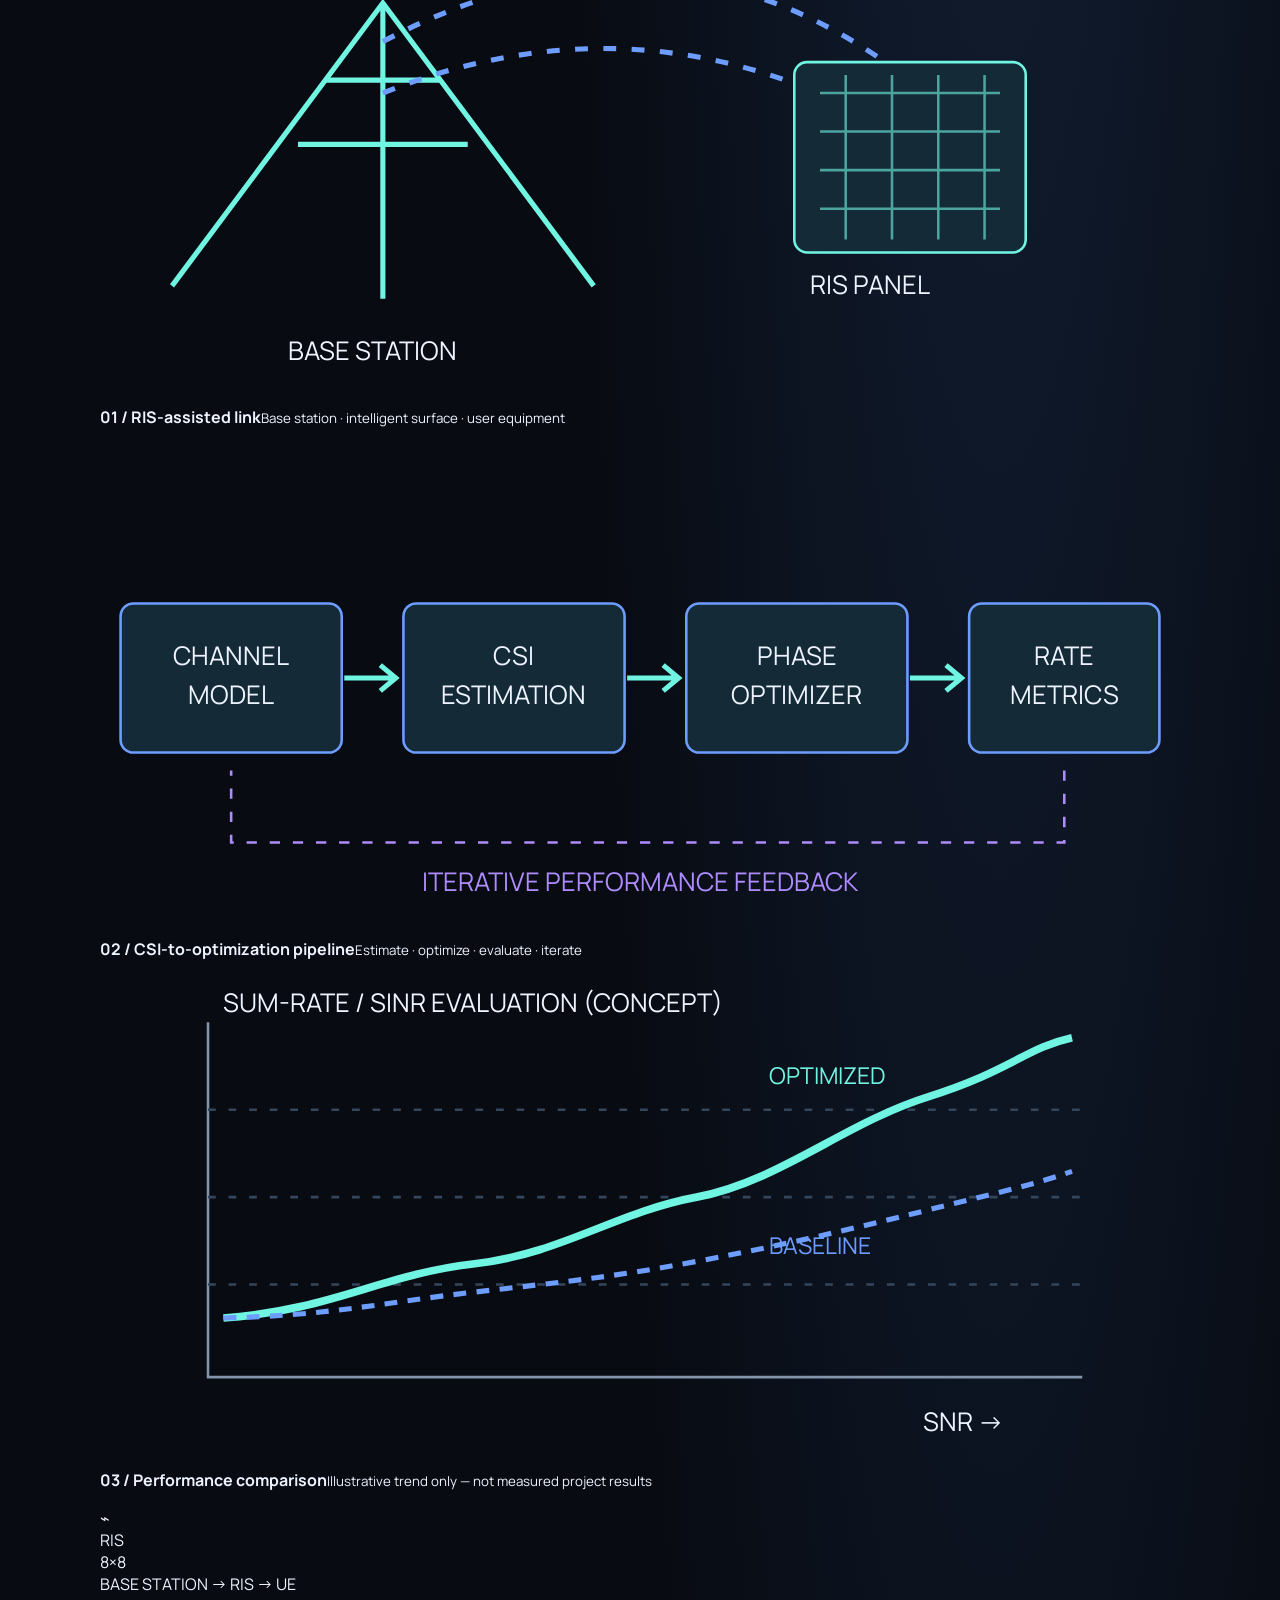
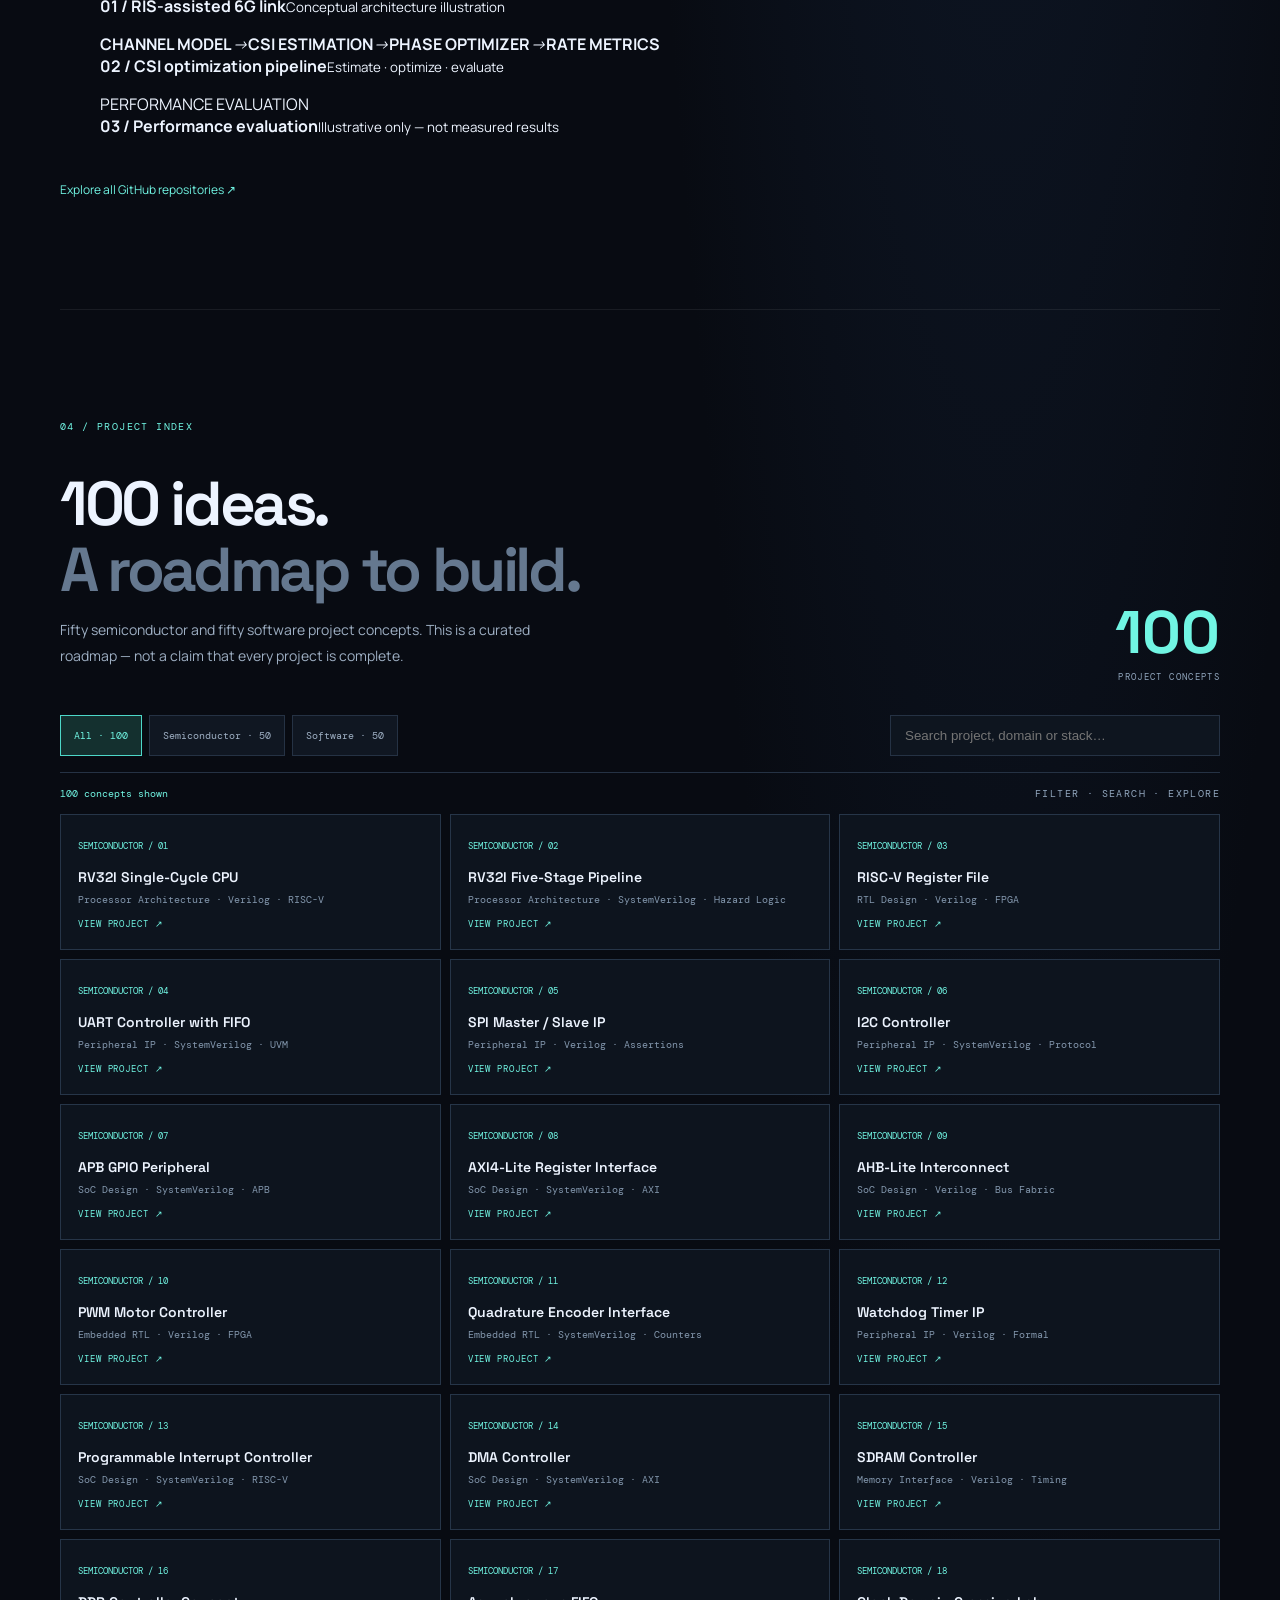
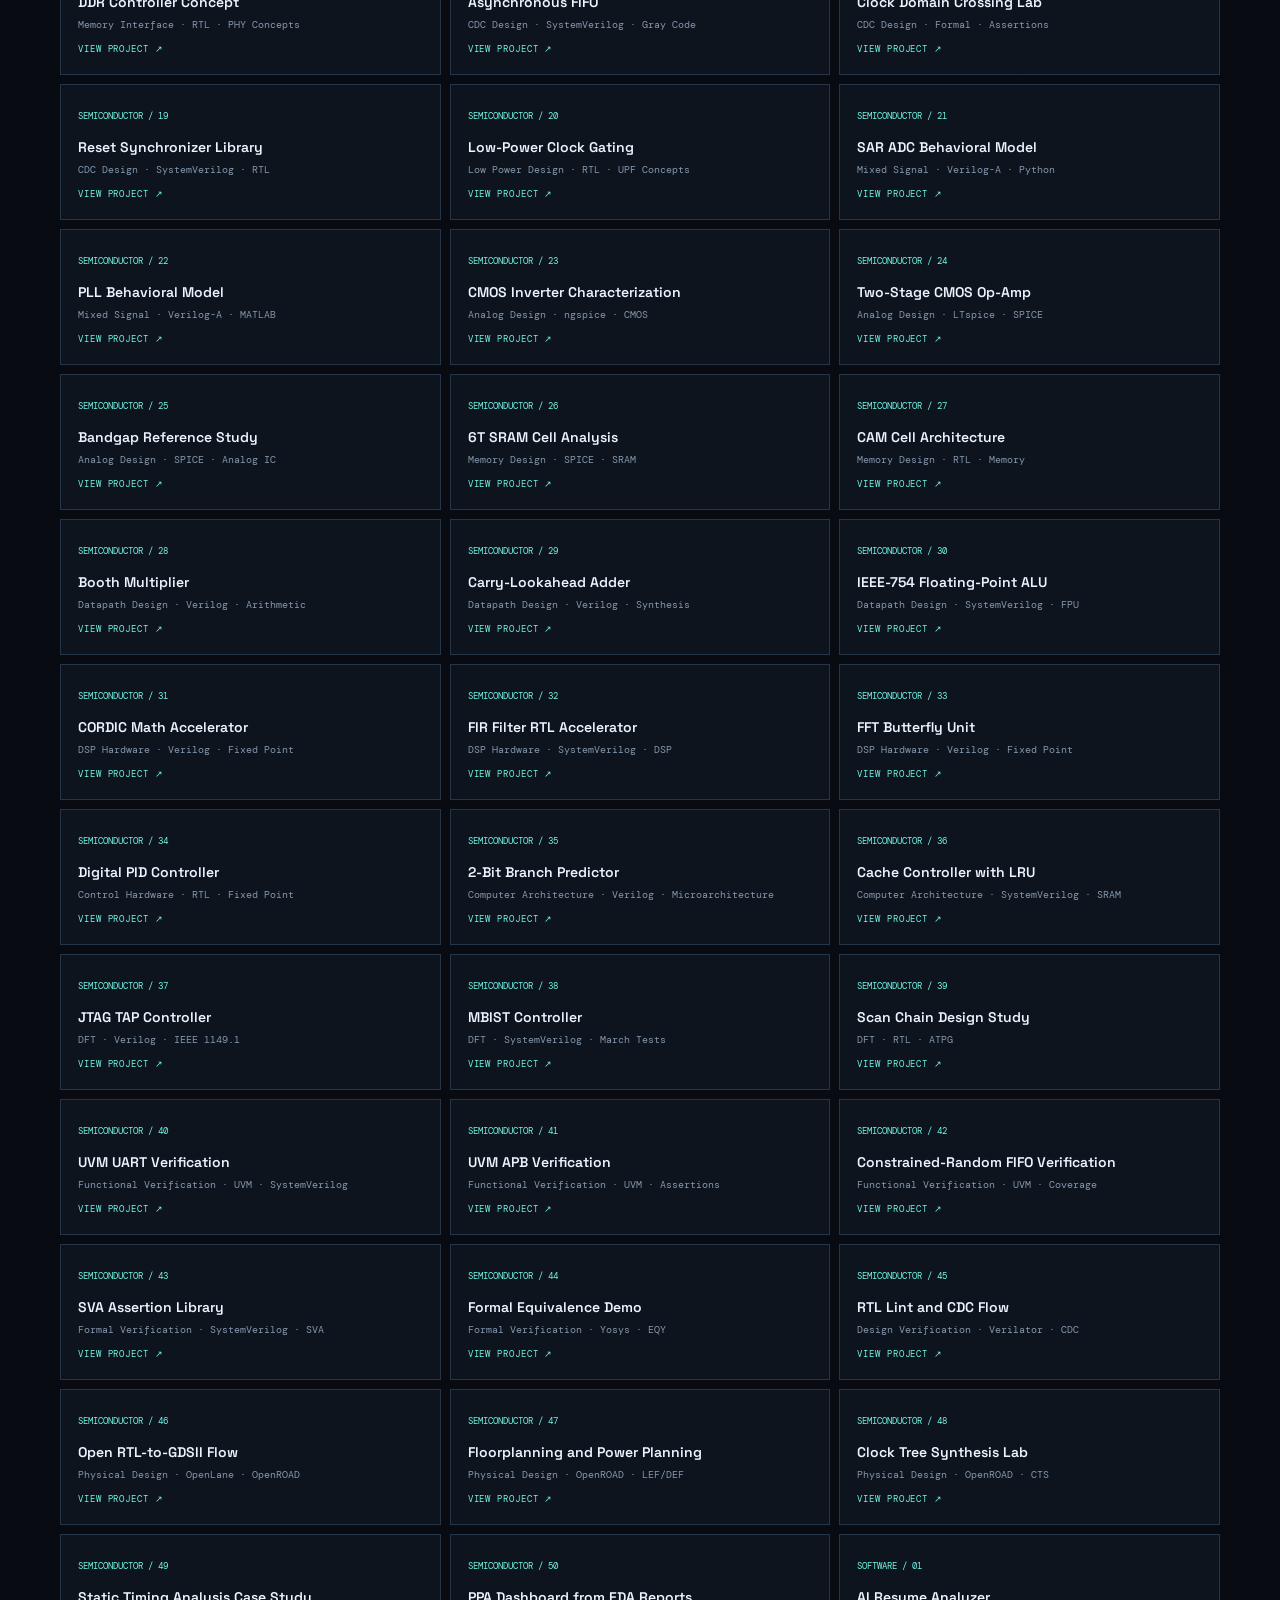
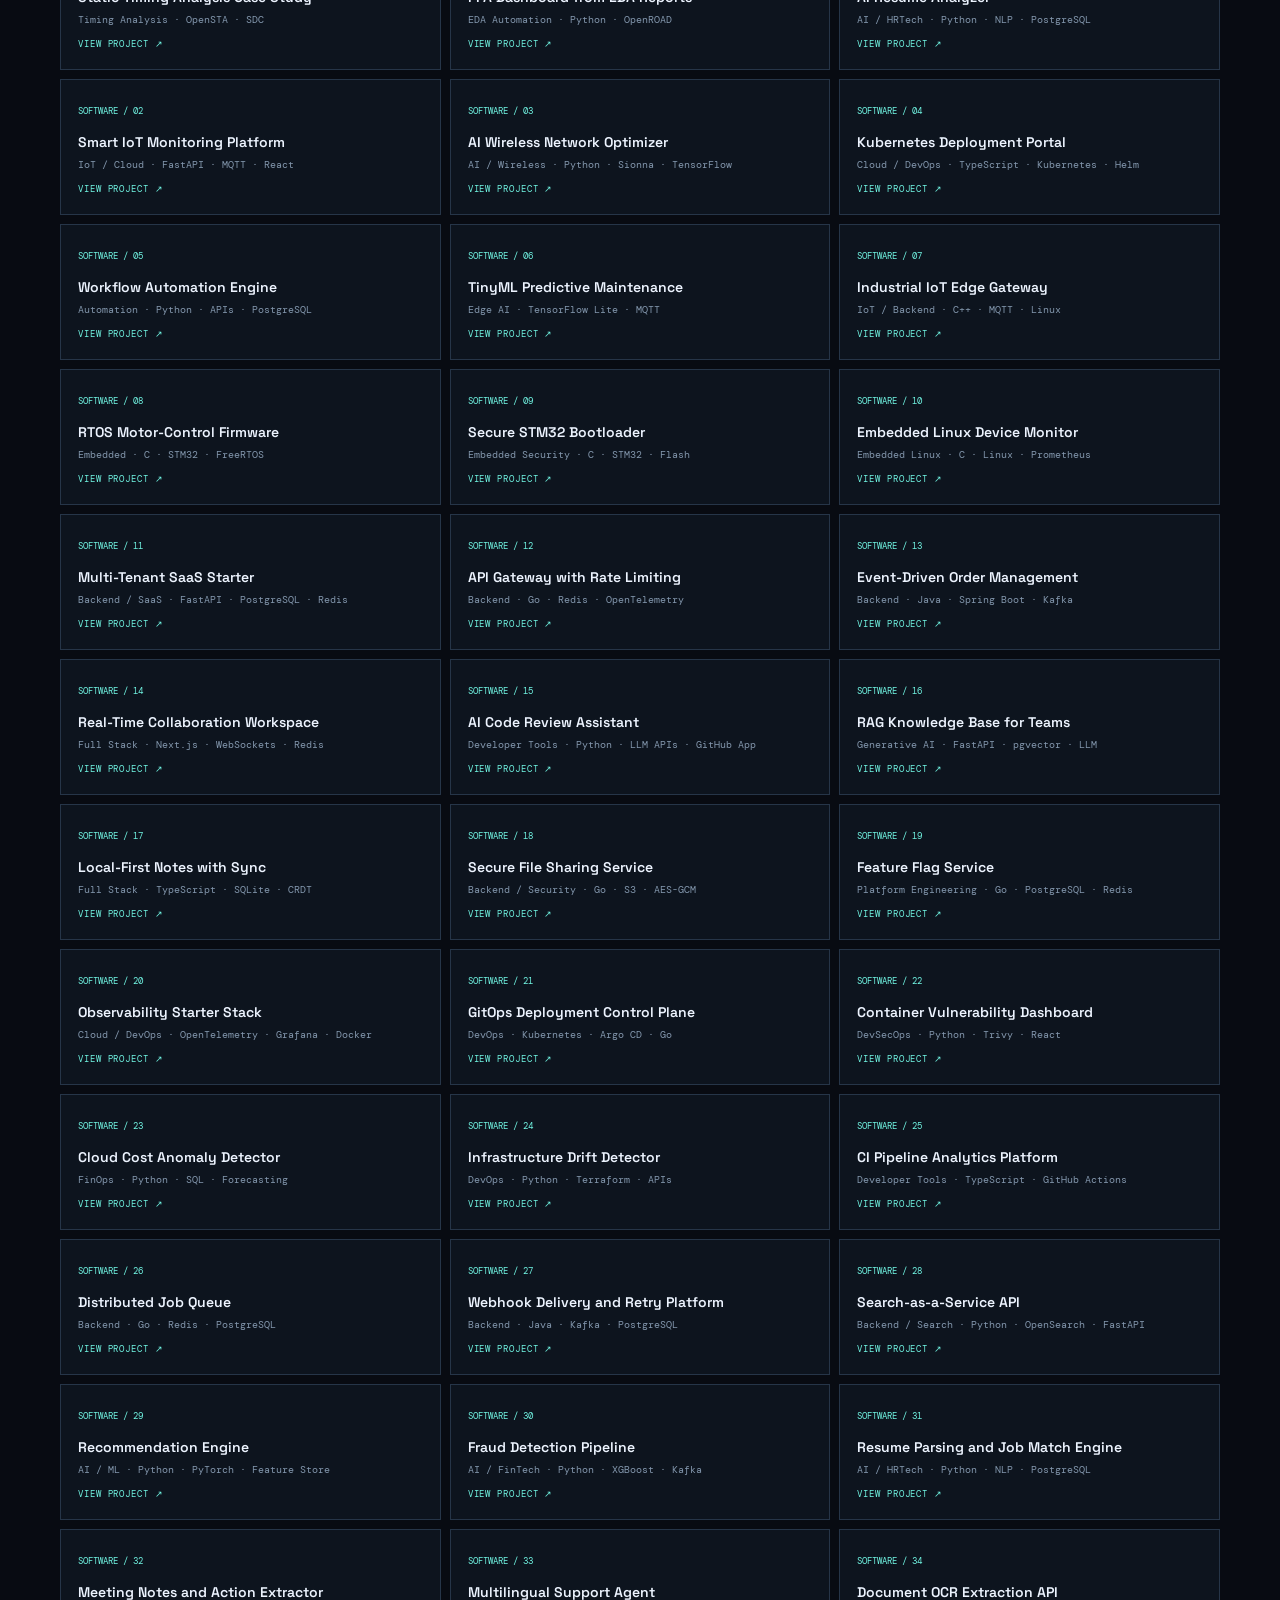
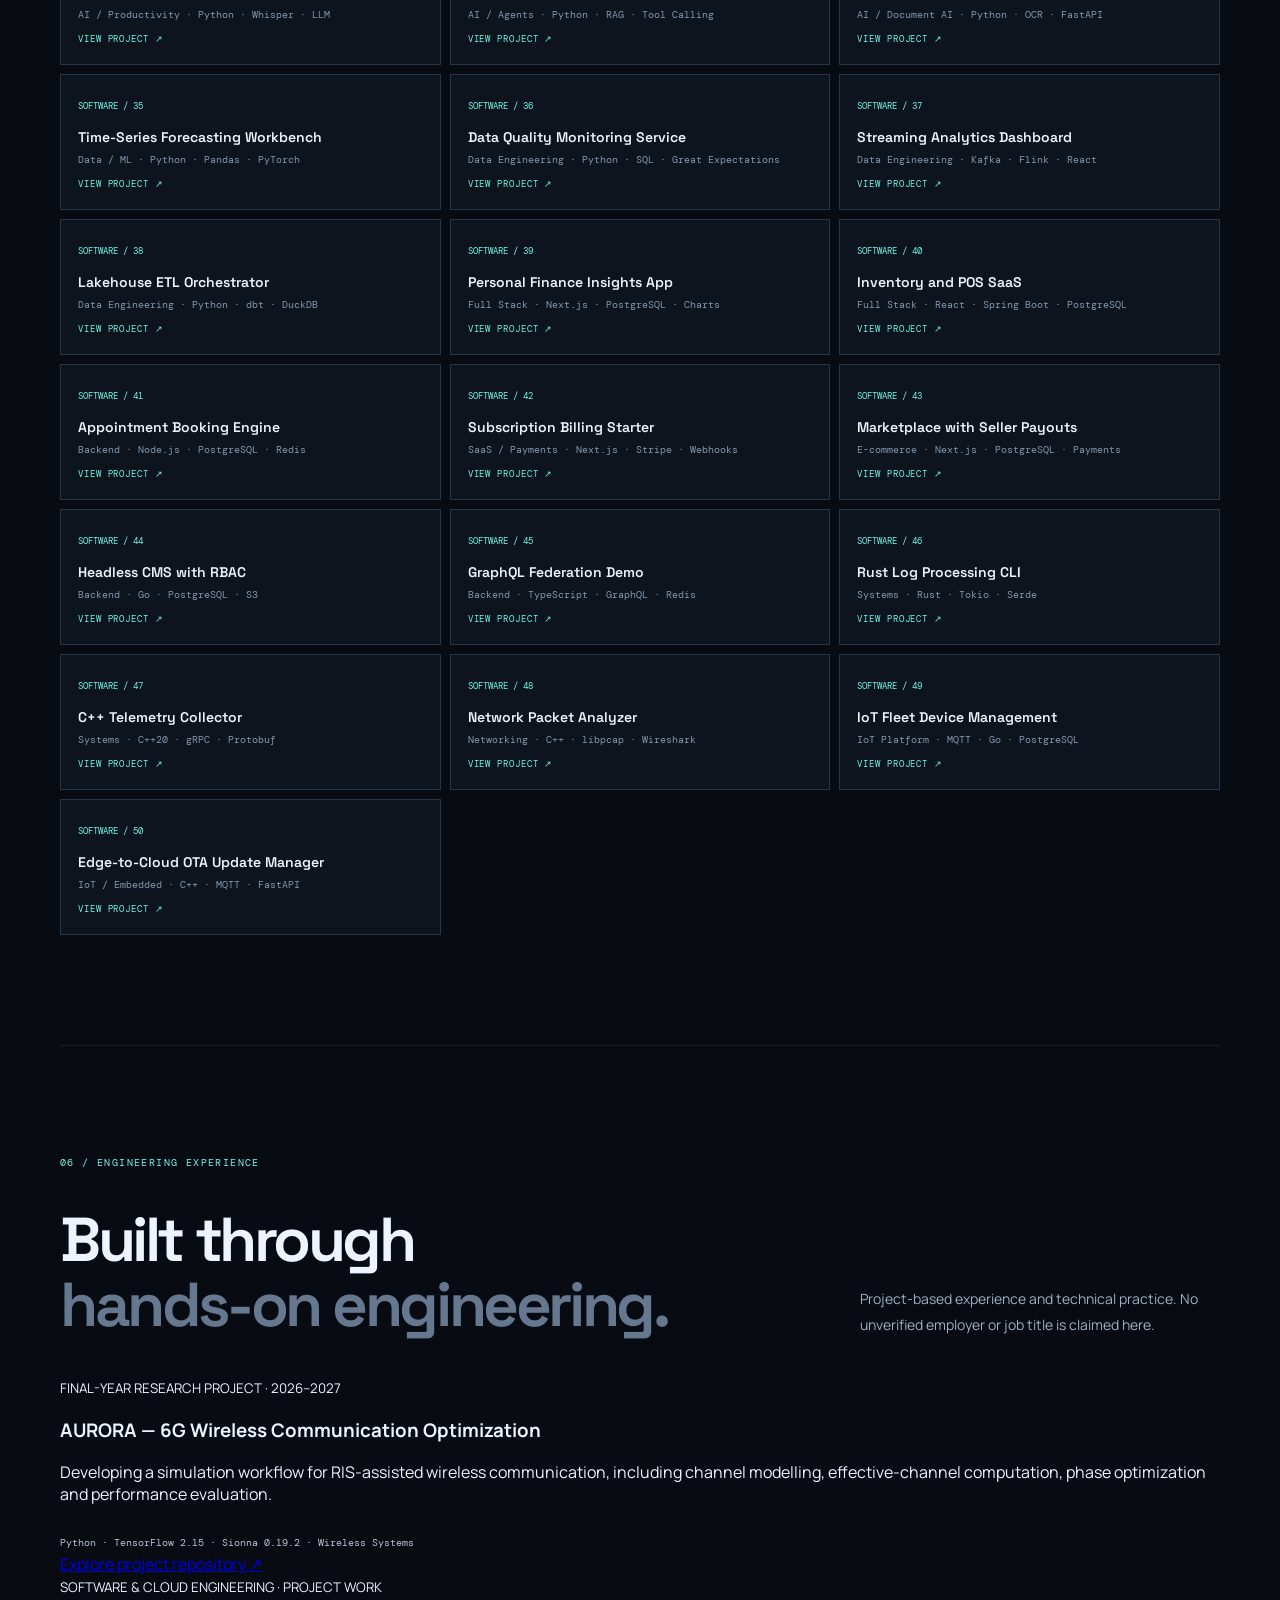
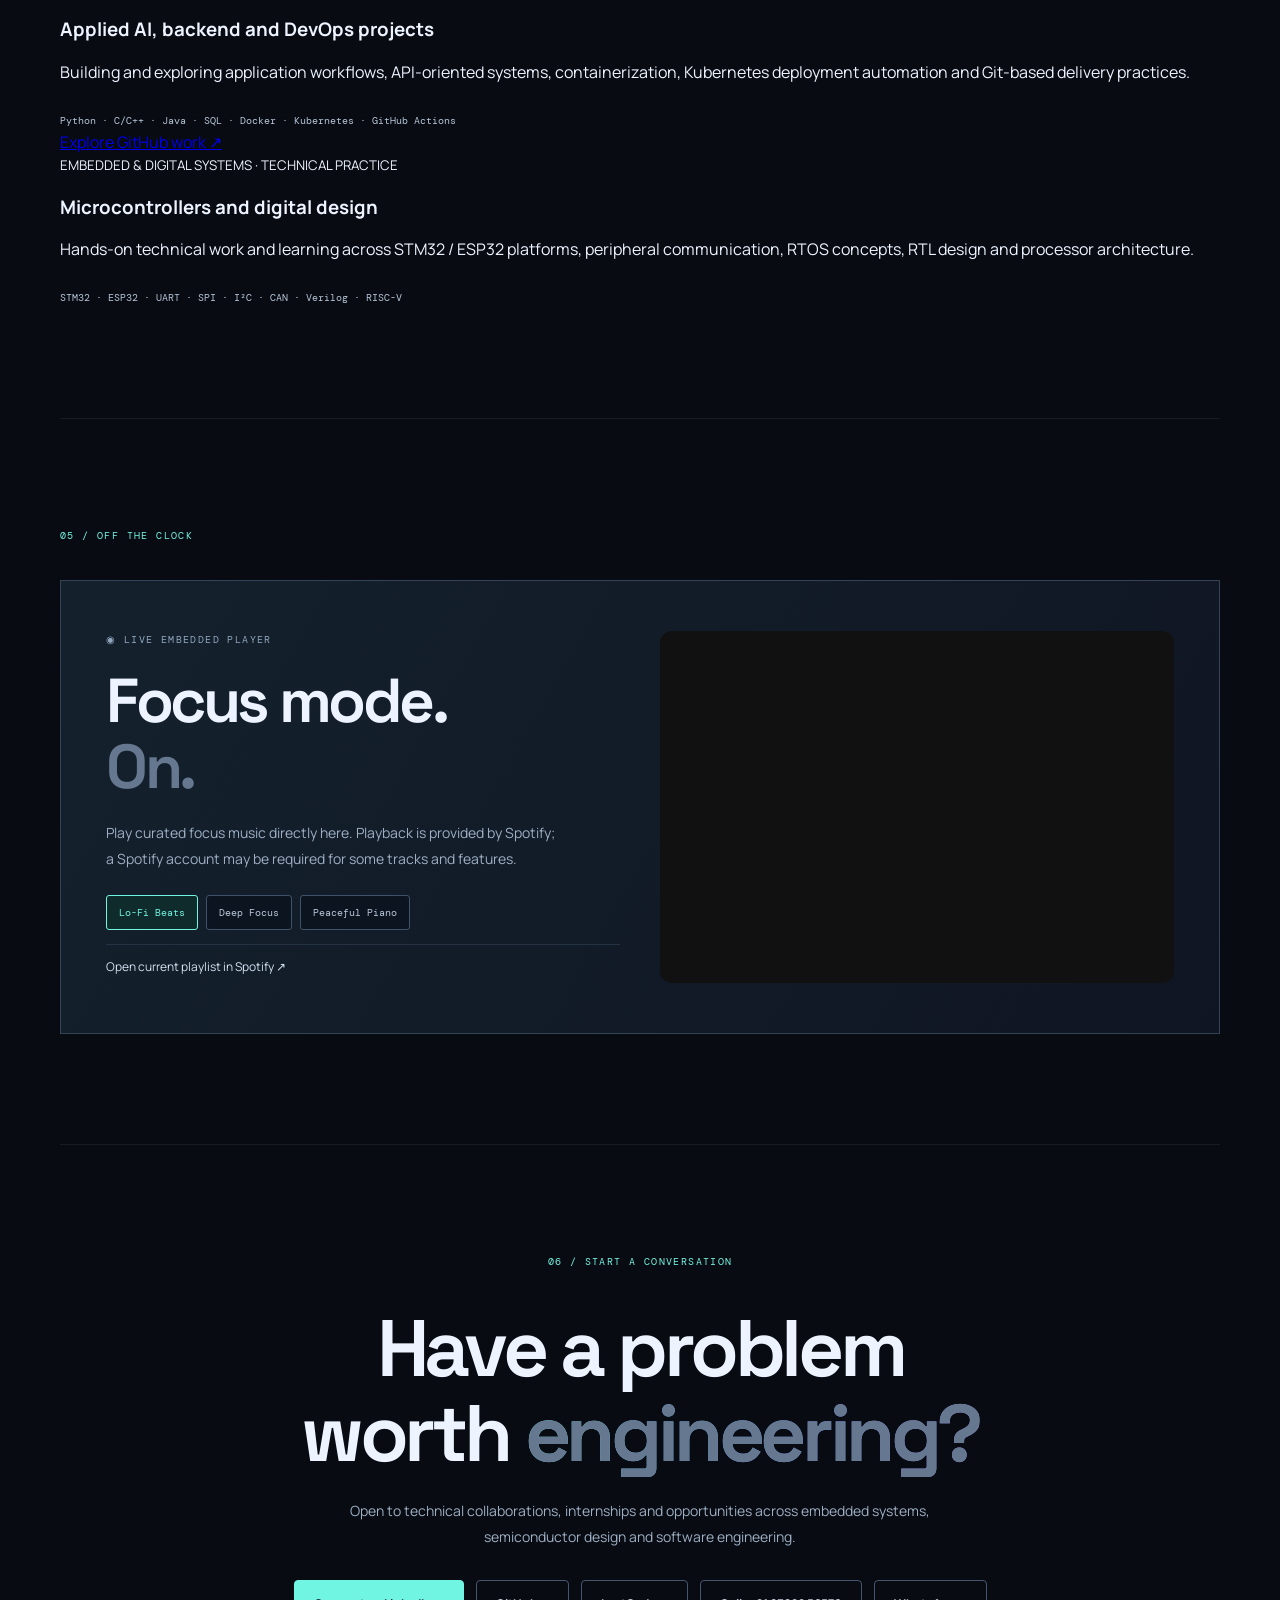
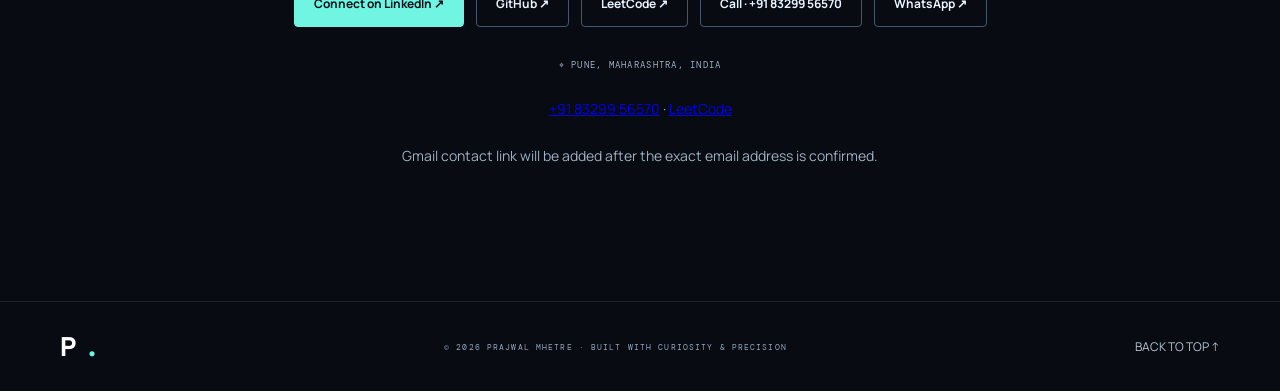
==== commit f056de52: "Add AURORA 6G project visual gallery" ====
--- a/index.html
+++ b/index.html
@@ -4,7 +4,7 @@
 <main><section class="hero wrap" id="home"><div class="hero-text reveal"><div class="eyebrow"><i></i> ELECTRONICS × SOFTWARE × INTELLIGENT SYSTEMS</div><p class="mono">MULTIDISCIPLINARY ENGINEER · PUNE, INDIA</p><h1>From <em>silicon</em><br>to <span>software.</span></h1><p class="lead">I’m Prajwal — an engineer-in-the-making working across abstraction layers: RTL, microcontrollers and real-time firmware through AI systems, backend platforms and cloud infrastructure.</p><div class="actions"><a class="btn primary" href="#work">Explore my work ↘</a><a class="btn" href="https://www.linkedin.com/in/prajwalmhetre/" target="_blank" rel="noreferrer">LinkedIn ↗</a><a class="btn" href="https://leetcode.com/" target="_blank" rel="noreferrer">LeetCode ↗</a></div><div class="stats"><div><b>02</b><small>CORE DOMAINS</small></div><div><b>100</b><small>PROJECT CONCEPTS</small></div><div><b>2027</b><small>GRADUATION TARGET</small></div></div></div><div class="hero-art reveal"><div class="portrait-card"><div class="card-top"><span>ENGINEER PROFILE / 001</span><span class="available">● OPEN TO OPPORTUNITIES</span></div><img src="https://github.com/PrajwalMhetre.png" alt="Prajwal Mhetre profile portrait"><div class="card-foot"><div><b>Prajwal Mhetre</b><small>Electronics & Communication Engineering</small></div><strong>PM<small>2027</small></strong></div></div><div class="float f1">⌘ &nbsp; Build with intent</div><div class="float f2">▂▅▇▅▃ &nbsp; Systems thinker</div><div class="orbit"></div></div><div class="scroll">↓ &nbsp; SCROLL TO EXPLORE</div></section>
 <section class="section wrap" id="about"><div class="label">01 / THE ENGINEER</div><div class="two"><h2>Curiosity across<br><span>the stack.</span></h2><div><p>I’m pursuing a <b>B.Tech in Electronics & Communication Engineering</b> at Bharati Vidyapeeth College of Engineering, Pune (expected 2027), after completing a Diploma in Computer Science Engineering.</p><p>My interests span digital design, processor architecture, embedded firmware, wireless communication, applied AI, backend engineering and cloud-native systems. I value reproducible experiments, clean interfaces, measurable testing and sound engineering trade-offs.</p><div class="education"><b>B.Tech — Electronics & Communication Engineering</b><small>Bharati Vidyapeeth College of Engineering, Pune · 2024–2027 · Expected graduation: July 2027 · CGPA: 7.46</small></div><div class="education"><b>Diploma — Computer Science Engineering</b><small>Basavakalyan Polytechnic, Karnataka · 2023 · CGPA: 8.88</small></div></div></div></section>
 <section class="section wrap" id="domains"><div class="label">02 / ENGINEERING FOCUS</div><div class="section-title"><h2>Two disciplines.<br><span>One systems mindset.</span></h2><p>I enjoy the boundary between physical systems and digital intelligence — where constraints become design decisions.</p></div><div class="domains"><article class="domain"><small>01 — HARDWARE</small><div class="symbol">⌁</div><h3>Semiconductor<br>& embedded</h3><p>Digital systems, processor datapaths, verification, firmware and connected devices.</p><div class="tags">Verilog · SystemVerilog · RISC-V · STM32 · ESP32 · FreeRTOS · FPGA · SPICE</div></article><article class="domain alt"><small>02 — SOFTWARE</small><div class="symbol">⌘</div><h3>Software &<br>intelligent systems</h3><p>APIs, data workflows, AI applications and reliable cloud-native software.</p><div class="tags">Python · C/C++ · Java · TypeScript · FastAPI · PostgreSQL · Docker · Kubernetes</div></article></div></section>
-<section class="section wrap" id="work"><div class="label">03 / SELECTED WORK</div><div class="section-title"><h2>Selected builds.<br><span>Inspectable work.</span></h2><p>Explore public repositories and initiatives. Project maturity varies; use each repository for implementation status and documentation.</p></div><div class="work-grid"><a class="work-card" href="https://github.com/PrajwalMhetre/AURORA_RSI_6G" target="_blank" rel="noreferrer"><small>01 / FINAL-YEAR PROJECT · 6G · AI · RIS</small><h3>AURORA — AI-Driven 6G Wireless Communication Network Optimization</h3><p>Final-year engineering project exploring RIS-assisted 6G wireless links, channel modelling, CSI-aware optimization and throughput / SINR evaluation using Python and Sionna.</p><b>Python · TensorFlow · Sionna · 28 GHz · RIS ↗</b></a><a class="work-card" href="https://github.com/PrajwalMhetre/lexShield.ai" target="_blank" rel="noreferrer"><small>02 / AI · SOFTWARE</small><h3>lexShield.ai</h3><p>AI-focused software project. Explore the repository for current implementation details.</p><b>AI · Backend · Software ↗</b></a><a class="work-card" href="https://github.com/PrajwalMhetre/SmartHire-AI" target="_blank" rel="noreferrer"><small>03 / AI · HRTECH</small><h3>SmartHire AI</h3><p>Intelligent hiring workflow concept and application repository.</p><b>Python · AI/ML · Application ↗</b></a><a class="work-card" href="https://github.com/PrajwalMhetre/KubeDeployX" target="_blank" rel="noreferrer"><small>04 / CLOUD · DEVOPS</small><h3>KubeDeployX</h3><p>Kubernetes deployment automation and cloud-native engineering exploration.</p><b>Docker · Kubernetes · GitOps ↗</b></a></div><div class="aurora-gallery"><figure><div class="visual visual-link"><svg viewBox="0 0 420 190" role="img" aria-label="Conceptual 6G base station, reconfigurable intelligent surface and user equipment link"><path d="M28 145 L110 35 L192 145" fill="none" stroke="#71f5e3" stroke-width="2"/><path d="M110 35 L110 150 M88 65 L132 65 M77 90 L143 90" stroke="#71f5e3" stroke-width="2"/><path d="M110 50 Q220 -8 315 65 M110 70 Q215 28 315 88" fill="none" stroke="#6c9dff" stroke-width="2" stroke-dasharray="5 6"/><g transform="translate(270 58)"><rect width="90" height="74" rx="5" fill="#142a37" stroke="#71f5e3"/><path d="M10 12h70M10 27h70M10 42h70M10 57h70M20 5v64M38 5v64M56 5v64M74 5v64" stroke="#71f5e3" opacity=".6"/></g><g fill="#edf4ff" font-size="10"><text x="73" y="174">BASE STATION</text><text x="276" y="148">RIS PANEL</text><text x="196" y="25">REFLECTED PATH</text></g></svg></div><figcaption><b>01 / RIS-assisted link</b><small>Base station · intelligent surface · user equipment</small></figcaption></figure><figure><div class="visual visual-csi"><svg viewBox="0 0 420 190" role="img" aria-label="CSI estimation and optimization pipeline"><g fill="#142a37" stroke="#6c9dff"><rect x="8" y="62" width="86" height="58" rx="5"/><rect x="118" y="62" width="86" height="58" rx="5"/><rect x="228" y="62" width="86" height="58" rx="5"/><rect x="338" y="62" width="74" height="58" rx="5"/></g><g fill="#edf4ff" font-size="10" text-anchor="middle"><text x="51" y="86">CHANNEL</text><text x="51" y="101">MODEL</text><text x="161" y="86">CSI</text><text x="161" y="101">ESTIMATION</text><text x="271" y="86">PHASE</text><text x="271" y="101">OPTIMIZER</text><text x="375" y="86">RATE</text><text x="375" y="101">METRICS</text></g><g stroke="#71f5e3" stroke-width="2" fill="none"><path d="M95 91h20m-6 -5 6 5 -6 5M205 91h20m-6 -5 6 5 -6 5M315 91h20m-6 -5 6 5 -6 5"/></g><path d="M375 127v28H51v-28" stroke="#ae8bff" fill="none" stroke-dasharray="4 5"/><text x="210" y="174" text-anchor="middle" fill="#ae8bff" font-size="10">ITERATIVE PERFORMANCE FEEDBACK</text></svg></div><figcaption><b>02 / CSI-to-optimization pipeline</b><small>Estimate · optimize · evaluate · iterate</small></figcaption></figure><figure><div class="visual visual-wave"><svg viewBox="0 0 420 190" role="img" aria-label="Conceptual wireless performance evaluation chart"><path d="M42 18v138h340" stroke="#8295ac" fill="none"/><g stroke="#34465c" stroke-dasharray="3 5"><path d="M42 52h340M42 86h340M42 120h340"/></g><path d="M48 133 C90 130 110 116 145 112 S200 92 232 86 S290 57 322 47 S360 28 378 24" stroke="#71f5e3" fill="none" stroke-width="3"/><path d="M48 133 C90 132 110 127 145 123 S200 117 232 111 S290 99 322 91 S360 82 378 76" stroke="#6c9dff" fill="none" stroke-width="2" stroke-dasharray="5 4"/><g fill="#edf4ff" font-size="10"><text x="48" y="14">SUM-RATE / SINR EVALUATION (CONCEPT)</text><text x="320" y="177">SNR →</text></g><g fill="#71f5e3" font-size="9"><text x="260" y="42">OPTIMIZED</text></g><g fill="#6c9dff" font-size="9"><text x="260" y="108">BASELINE</text></g></svg></div><figcaption><b>03 / Performance comparison</b><small>Illustrative trend only — not measured project results</small></figcaption></figure></div><a class="all-link" href="https://github.com/PrajwalMhetre" target="_blank" rel="noreferrer">Explore all GitHub repositories ↗</a></section>
+<section class="section wrap" id="work"><div class="label">03 / SELECTED WORK</div><div class="section-title"><h2>Selected builds.<br><span>Inspectable work.</span></h2><p>Explore public repositories and initiatives. Project maturity varies; use each repository for implementation status and documentation.</p></div><div class="work-grid"><a class="work-card" href="https://github.com/PrajwalMhetre/AURORA_RSI_6G" target="_blank" rel="noreferrer"><small>01 / FINAL-YEAR PROJECT · 6G · AI · RIS</small><h3>AURORA — AI-Driven 6G Wireless Communication Network Optimization</h3><p>Final-year engineering project exploring RIS-assisted 6G wireless links, channel modelling, CSI-aware optimization and throughput / SINR evaluation using Python and Sionna.</p><b>Python · TensorFlow · Sionna · 28 GHz · RIS ↗</b></a><a class="work-card" href="https://github.com/PrajwalMhetre/lexShield.ai" target="_blank" rel="noreferrer"><small>02 / AI · SOFTWARE</small><h3>lexShield.ai</h3><p>AI-focused software project. Explore the repository for current implementation details.</p><b>AI · Backend · Software ↗</b></a><a class="work-card" href="https://github.com/PrajwalMhetre/SmartHire-AI" target="_blank" rel="noreferrer"><small>03 / AI · HRTECH</small><h3>SmartHire AI</h3><p>Intelligent hiring workflow concept and application repository.</p><b>Python · AI/ML · Application ↗</b></a><a class="work-card" href="https://github.com/PrajwalMhetre/KubeDeployX" target="_blank" rel="noreferrer"><small>04 / CLOUD · DEVOPS</small><h3>KubeDeployX</h3><p>Kubernetes deployment automation and cloud-native engineering exploration.</p><b>Docker · Kubernetes · GitOps ↗</b></a></div><div class="aurora-gallery"><figure><div class="visual visual-link"><svg viewBox="0 0 420 190" role="img" aria-label="Conceptual 6G base station, reconfigurable intelligent surface and user equipment link"><path d="M28 145 L110 35 L192 145" fill="none" stroke="#71f5e3" stroke-width="2"/><path d="M110 35 L110 150 M88 65 L132 65 M77 90 L143 90" stroke="#71f5e3" stroke-width="2"/><path d="M110 50 Q220 -8 315 65 M110 70 Q215 28 315 88" fill="none" stroke="#6c9dff" stroke-width="2" stroke-dasharray="5 6"/><g transform="translate(270 58)"><rect width="90" height="74" rx="5" fill="#142a37" stroke="#71f5e3"/><path d="M10 12h70M10 27h70M10 42h70M10 57h70M20 5v64M38 5v64M56 5v64M74 5v64" stroke="#71f5e3" opacity=".6"/></g><g fill="#edf4ff" font-size="10"><text x="73" y="174">BASE STATION</text><text x="276" y="148">RIS PANEL</text><text x="196" y="25">REFLECTED PATH</text></g></svg></div><figcaption><b>01 / RIS-assisted link</b><small>Base station · intelligent surface · user equipment</small></figcaption></figure><figure><div class="visual visual-csi"><svg viewBox="0 0 420 190" role="img" aria-label="CSI estimation and optimization pipeline"><g fill="#142a37" stroke="#6c9dff"><rect x="8" y="62" width="86" height="58" rx="5"/><rect x="118" y="62" width="86" height="58" rx="5"/><rect x="228" y="62" width="86" height="58" rx="5"/><rect x="338" y="62" width="74" height="58" rx="5"/></g><g fill="#edf4ff" font-size="10" text-anchor="middle"><text x="51" y="86">CHANNEL</text><text x="51" y="101">MODEL</text><text x="161" y="86">CSI</text><text x="161" y="101">ESTIMATION</text><text x="271" y="86">PHASE</text><text x="271" y="101">OPTIMIZER</text><text x="375" y="86">RATE</text><text x="375" y="101">METRICS</text></g><g stroke="#71f5e3" stroke-width="2" fill="none"><path d="M95 91h20m-6 -5 6 5 -6 5M205 91h20m-6 -5 6 5 -6 5M315 91h20m-6 -5 6 5 -6 5"/></g><path d="M375 127v28H51v-28" stroke="#ae8bff" fill="none" stroke-dasharray="4 5"/><text x="210" y="174" text-anchor="middle" fill="#ae8bff" font-size="10">ITERATIVE PERFORMANCE FEEDBACK</text></svg></div><figcaption><b>02 / CSI-to-optimization pipeline</b><small>Estimate · optimize · evaluate · iterate</small></figcaption></figure><figure><div class="visual visual-wave"><svg viewBox="0 0 420 190" role="img" aria-label="Conceptual wireless performance evaluation chart"><path d="M42 18v138h340" stroke="#8295ac" fill="none"/><g stroke="#34465c" stroke-dasharray="3 5"><path d="M42 52h340M42 86h340M42 120h340"/></g><path d="M48 133 C90 130 110 116 145 112 S200 92 232 86 S290 57 322 47 S360 28 378 24" stroke="#71f5e3" fill="none" stroke-width="3"/><path d="M48 133 C90 132 110 127 145 123 S200 117 232 111 S290 99 322 91 S360 82 378 76" stroke="#6c9dff" fill="none" stroke-width="2" stroke-dasharray="5 4"/><g fill="#edf4ff" font-size="10"><text x="48" y="14">SUM-RATE / SINR EVALUATION (CONCEPT)</text><text x="320" y="177">SNR →</text></g><g fill="#71f5e3" font-size="9"><text x="260" y="42">OPTIMIZED</text></g><g fill="#6c9dff" font-size="9"><text x="260" y="108">BASELINE</text></g></svg></div><figcaption><b>03 / Performance comparison</b><small>Illustrative trend only — not measured project results</small></figcaption></figure></div><div class="aurora-gallery"><figure><div class="aurora-visual"><div class="tower">⌁</div><div class="beam"></div><div class="ris">RIS<br>8×8</div><span>BASE STATION → RIS → UE</span></div><figcaption><b>01 / RIS-assisted 6G link</b><small>Conceptual architecture illustration</small></figcaption></figure><figure><div class="aurora-visual flow"><b>CHANNEL MODEL</b><i>→</i><b>CSI ESTIMATION</b><i>→</i><b>PHASE OPTIMIZER</b><i>→</i><b>RATE METRICS</b></div><figcaption><b>02 / CSI optimization pipeline</b><small>Estimate · optimize · evaluate</small></figcaption></figure><figure><div class="aurora-visual chart"><span>PERFORMANCE EVALUATION</span><div class="curve"></div><div class="curve baseline"></div></div><figcaption><b>03 / Performance evaluation</b><small>Illustrative only — not measured results</small></figcaption></figure></div><a class="all-link" href="https://github.com/PrajwalMhetre" target="_blank" rel="noreferrer">Explore all GitHub repositories ↗</a></section>
 <section class="section wrap" id="projects"><div class="label">04 / PROJECT INDEX</div><div class="project-heading"><div><h2>100 ideas.<br><span>A roadmap to build.</span></h2><p>Fifty semiconductor and fifty software project concepts. This is a curated roadmap — not a claim that every project is complete.</p></div><strong>100<small>PROJECT CONCEPTS</small></strong></div><div class="controls"><div class="filters"><button class="selected" data-kind="all">All · 100</button><button data-kind="semiconductor">Semiconductor · 50</button><button data-kind="software">Software · 50</button></div><input id="search" type="search" placeholder="Search project, domain or stack…" aria-label="Search projects"></div><div class="results"><span id="count">100 concepts</span><small>FILTER · SEARCH · EXPLORE</small></div><div class="project-grid" id="project-grid"></div></section>
 <section class="section wrap" id="experience"><div class="label">06 / ENGINEERING EXPERIENCE</div><div class="section-title"><h2>Built through<br><span>hands-on engineering.</span></h2><p>Project-based experience and technical practice. No unverified employer or job title is claimed here.</p></div><div class="experience-grid"><article class="experience-card"><small>FINAL-YEAR RESEARCH PROJECT · 2026–2027</small><h3>AURORA — 6G Wireless Communication Optimization</h3><p>Developing a simulation workflow for RIS-assisted wireless communication, including channel modelling, effective-channel computation, phase optimization and performance evaluation.</p><div class="tags">Python · TensorFlow 2.15 · Sionna 0.19.2 · Wireless Systems</div><a href="https://github.com/PrajwalMhetre/AURORA_RSI_6G" target="_blank" rel="noreferrer">Explore project repository ↗</a></article><article class="experience-card"><small>SOFTWARE & CLOUD ENGINEERING · PROJECT WORK</small><h3>Applied AI, backend and DevOps projects</h3><p>Building and exploring application workflows, API-oriented systems, containerization, Kubernetes deployment automation and Git-based delivery practices.</p><div class="tags">Python · C/C++ · Java · SQL · Docker · Kubernetes · GitHub Actions</div><a href="https://github.com/PrajwalMhetre" target="_blank" rel="noreferrer">Explore GitHub work ↗</a></article><article class="experience-card"><small>EMBEDDED & DIGITAL SYSTEMS · TECHNICAL PRACTICE</small><h3>Microcontrollers and digital design</h3><p>Hands-on technical work and learning across STM32 / ESP32 platforms, peripheral communication, RTOS concepts, RTL design and processor architecture.</p><div class="tags">STM32 · ESP32 · UART · SPI · I²C · CAN · Verilog · RISC-V</div></article></div></section><section class="section wrap" id="music"><div class="label">05 / OFF THE CLOCK</div><div class="music"><div><small class="mono">◉ LIVE EMBEDDED PLAYER</small><h2>Focus mode.<br><span>On.</span></h2><p>Play curated focus music directly here. Playback is provided by Spotify; a Spotify account may be required for some tracks and features.</p><div class="player-tabs"><button class="active" data-playlist="37i9dQZF1DWWQRwui0ExPn" data-title="Lo-Fi Beats">Lo-Fi Beats</button><button data-playlist="37i9dQZF1DWZeKCadgRdKQ" data-title="Deep Focus">Deep Focus</button><button data-playlist="37i9dQZF1DX4sWSpwq3LiO" data-title="Peaceful Piano">Peaceful Piano</button></div><a class="spotify-open" href="https://open.spotify.com/playlist/37i9dQZF1DWWQRwui0ExPn" target="_blank" rel="noreferrer">Open current playlist in Spotify ↗</a></div><div class="spotify-frame"><iframe id="spotify-player" title="Lo-Fi Beats Spotify music player" src="https://open.spotify.com/embed/playlist/37i9dQZF1DWWQRwui0ExPn?utm_source=generator&theme=0" width="100%" height="352" frameborder="0" allow="autoplay; clipboard-write; encrypted-media; fullscreen; picture-in-picture" loading="lazy"></iframe></div></div></section>
 <section class="section wrap contact" id="contact"><div class="label">06 / START A CONVERSATION</div><h2>Have a problem<br>worth <span>engineering?</span></h2><p>Open to technical collaborations, internships and opportunities across embedded systems, semiconductor design and software engineering.</p><div class="actions"><a class="btn primary" href="https://www.linkedin.com/in/prajwalmhetre/" target="_blank" rel="noreferrer">Connect on LinkedIn ↗</a><a class="btn" href="https://github.com/PrajwalMhetre" target="_blank" rel="noreferrer">GitHub ↗</a><a class="btn" href="https://leetcode.com/" target="_blank" rel="noreferrer">LeetCode ↗</a><a class="btn" href="tel:+918329956570">Call · +91 83299 56570</a><a class="btn" href="https://wa.me/918329956570" target="_blank" rel="noreferrer">WhatsApp ↗</a></div><p class="mono">⌖ PUNE, MAHARASHTRA, INDIA</p><p class="contact-phone"><a href="tel:+918329956570">+91 83299 56570</a> · <a href="https://leetcode.com/" target="_blank" rel="noreferrer">LeetCode</a></p><p class="contact-email">Gmail contact link will be added after the exact email address is confirmed.</p></section></main><footer><a class="logo" href="#home">P<span>.</span></a><small>© <span id="year"></span> PRAJWAL MHETRE · BUILT WITH CURIOSITY & PRECISION</small><a href="#home">BACK TO TOP ↑</a></footer></body></html>
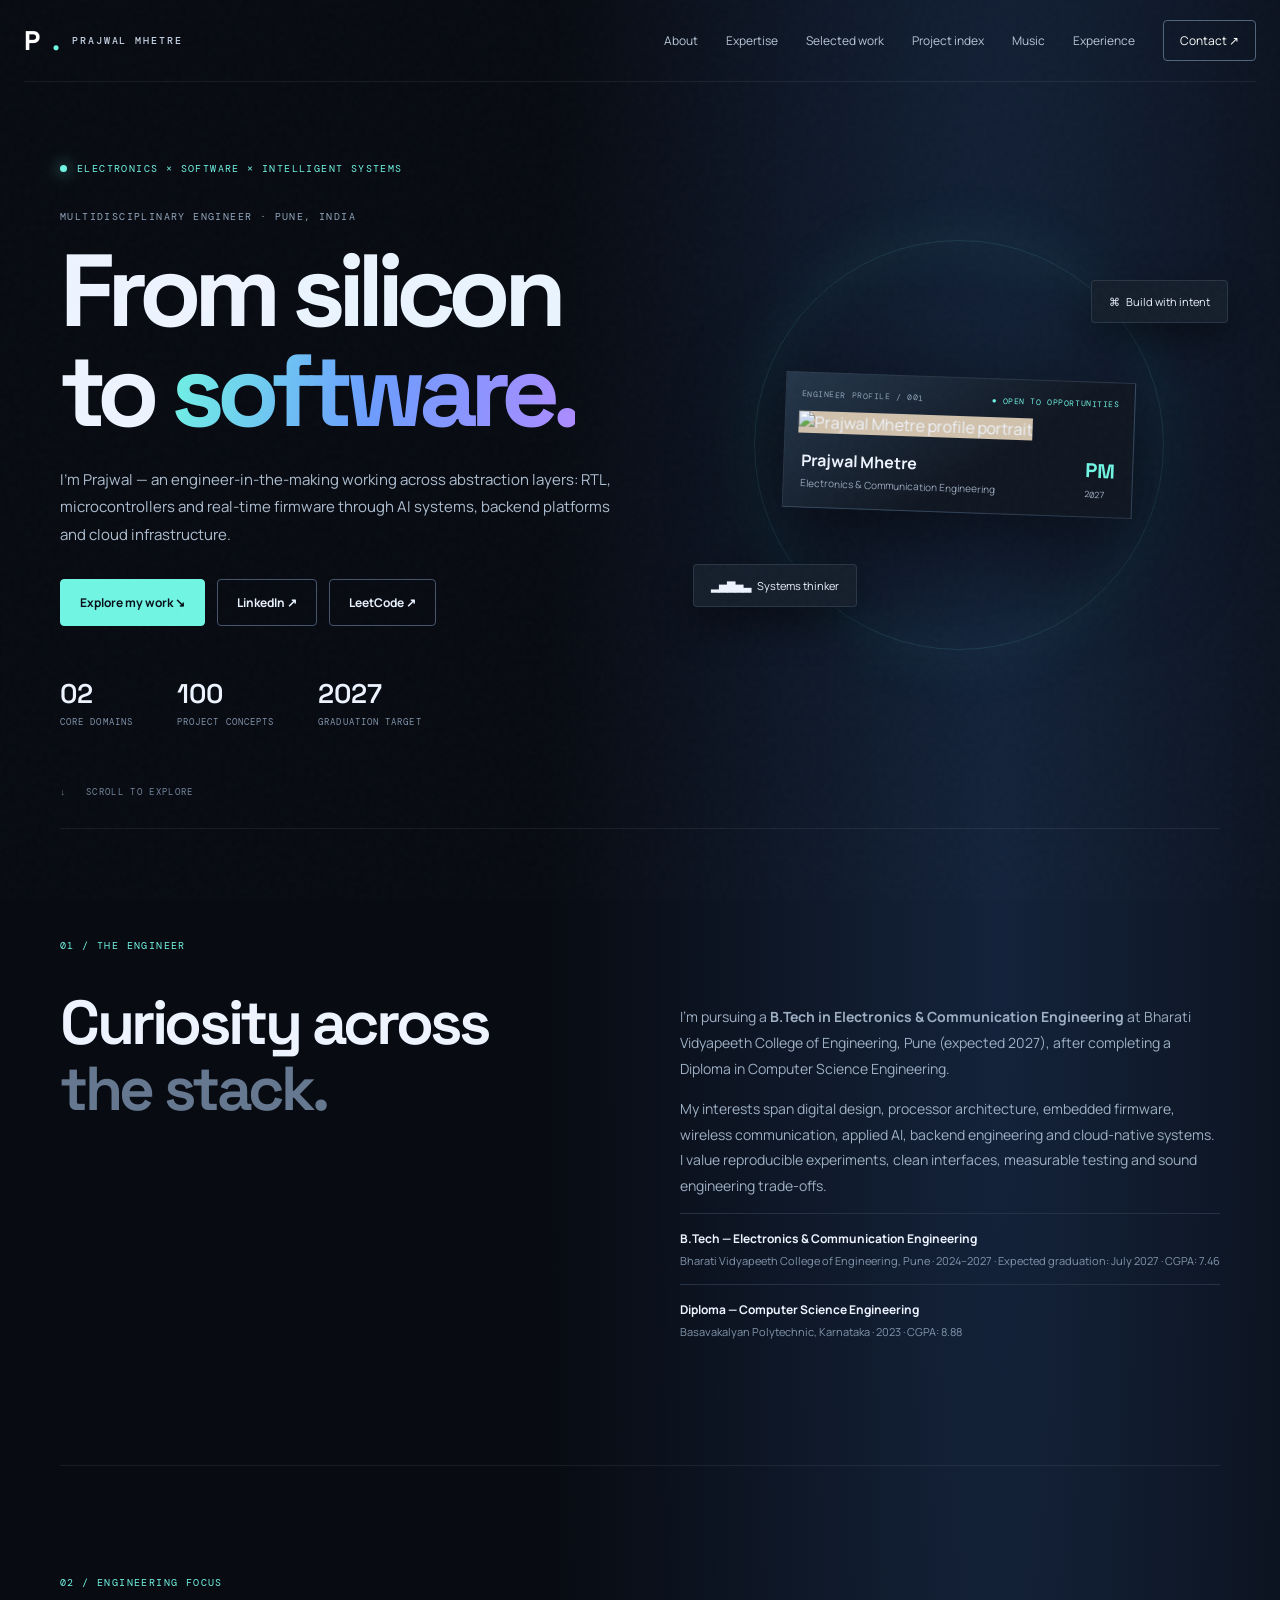
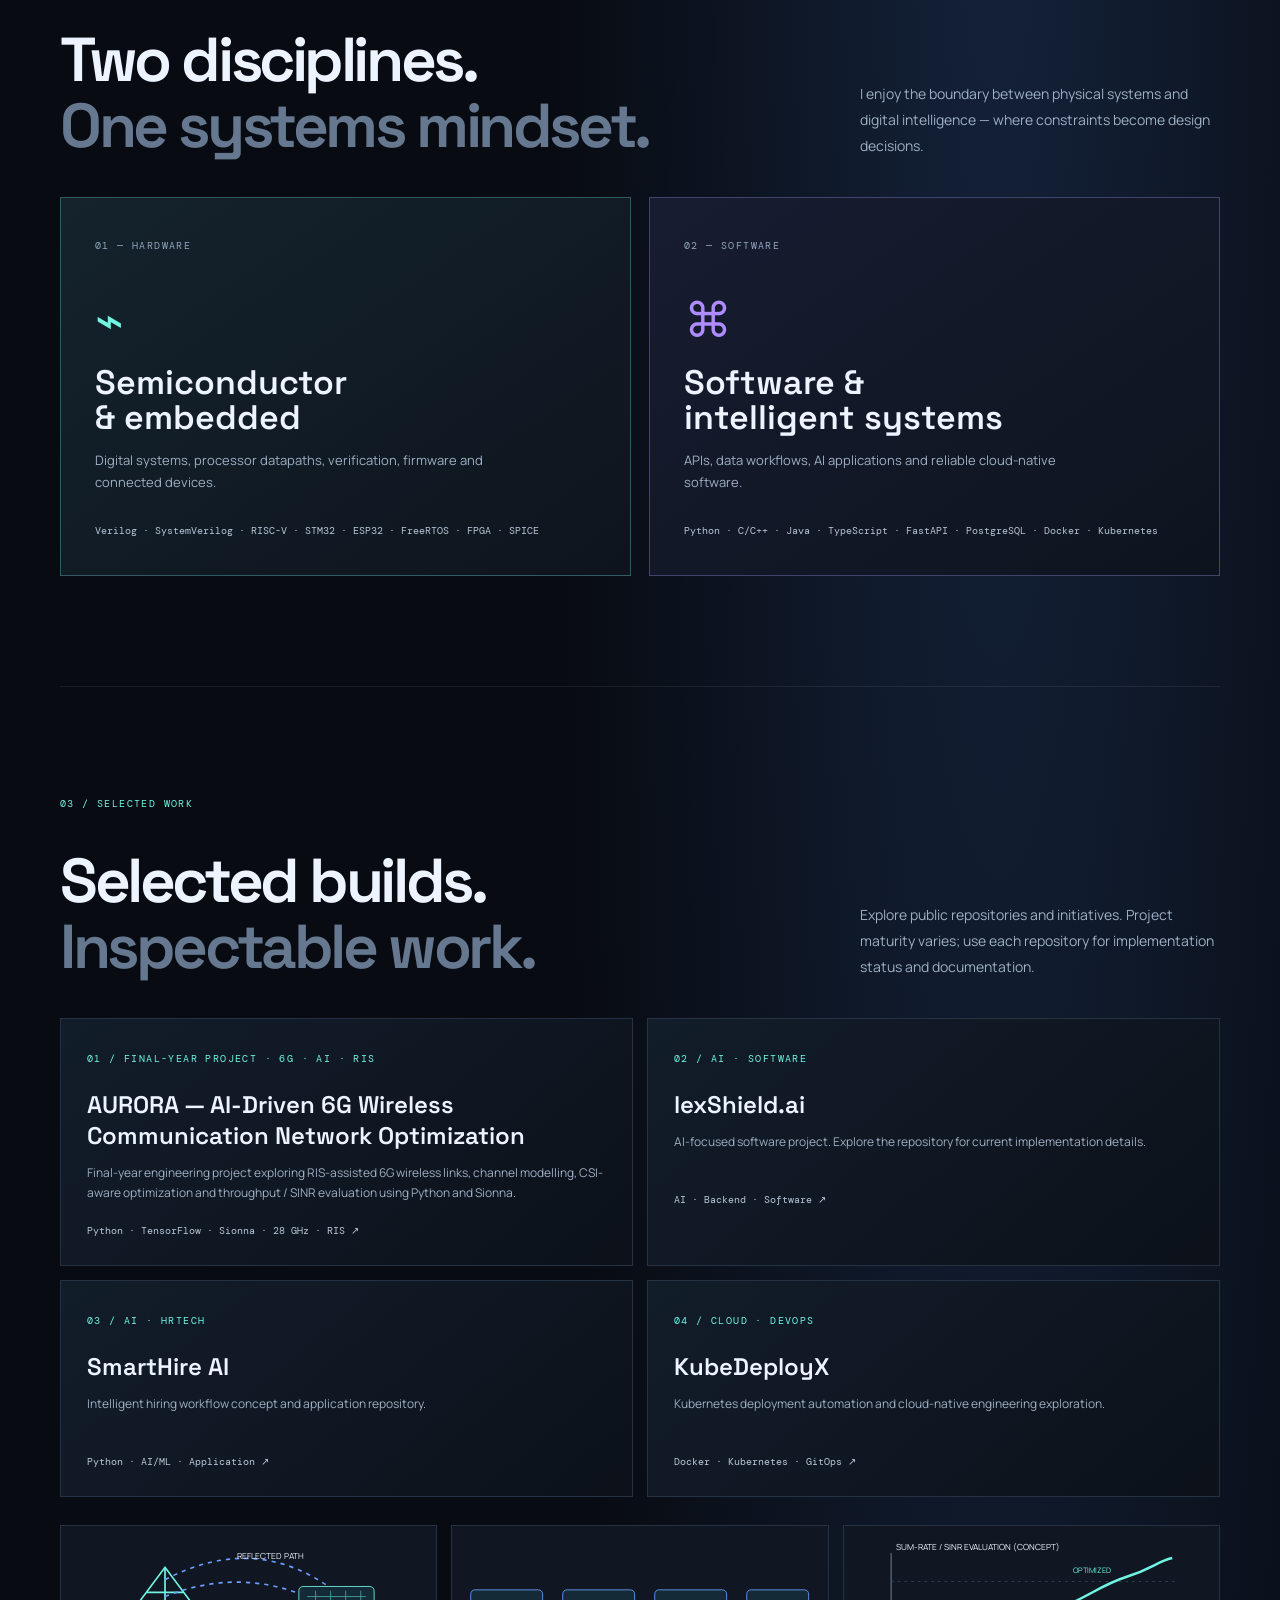
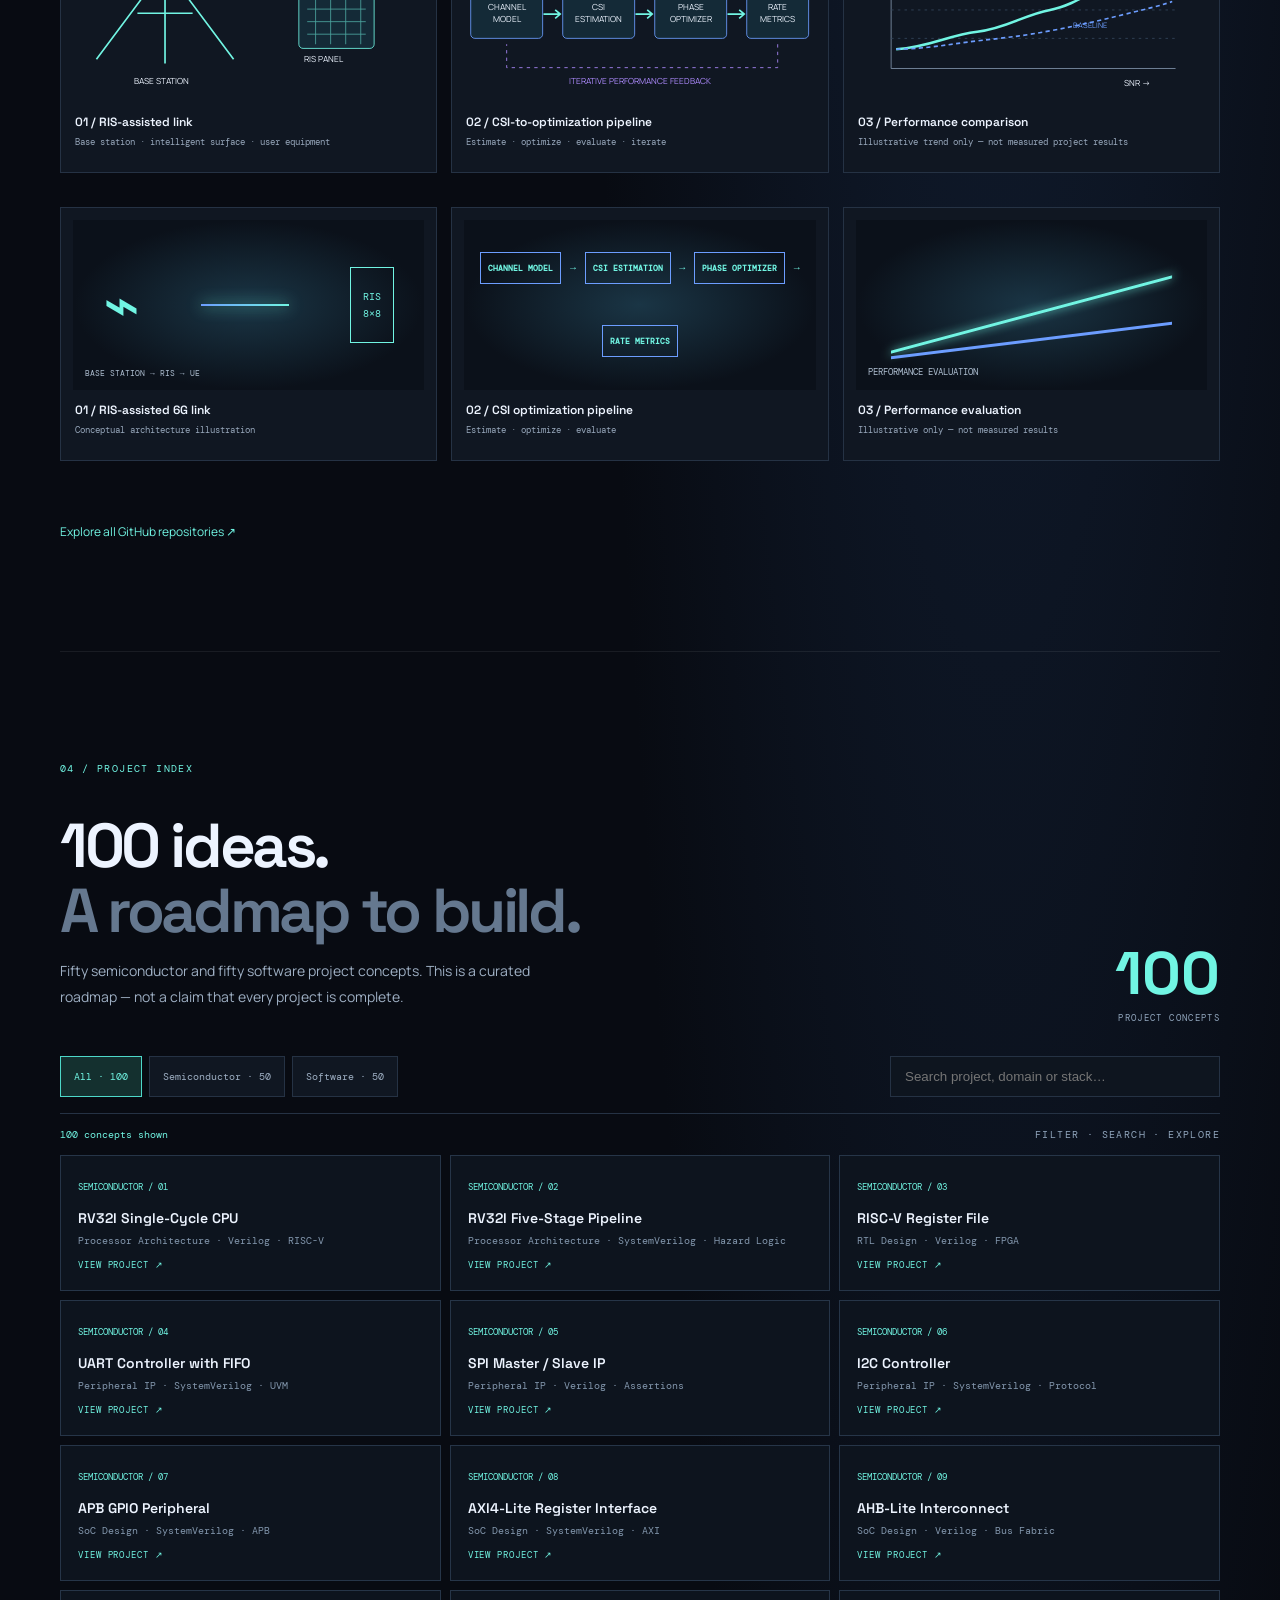
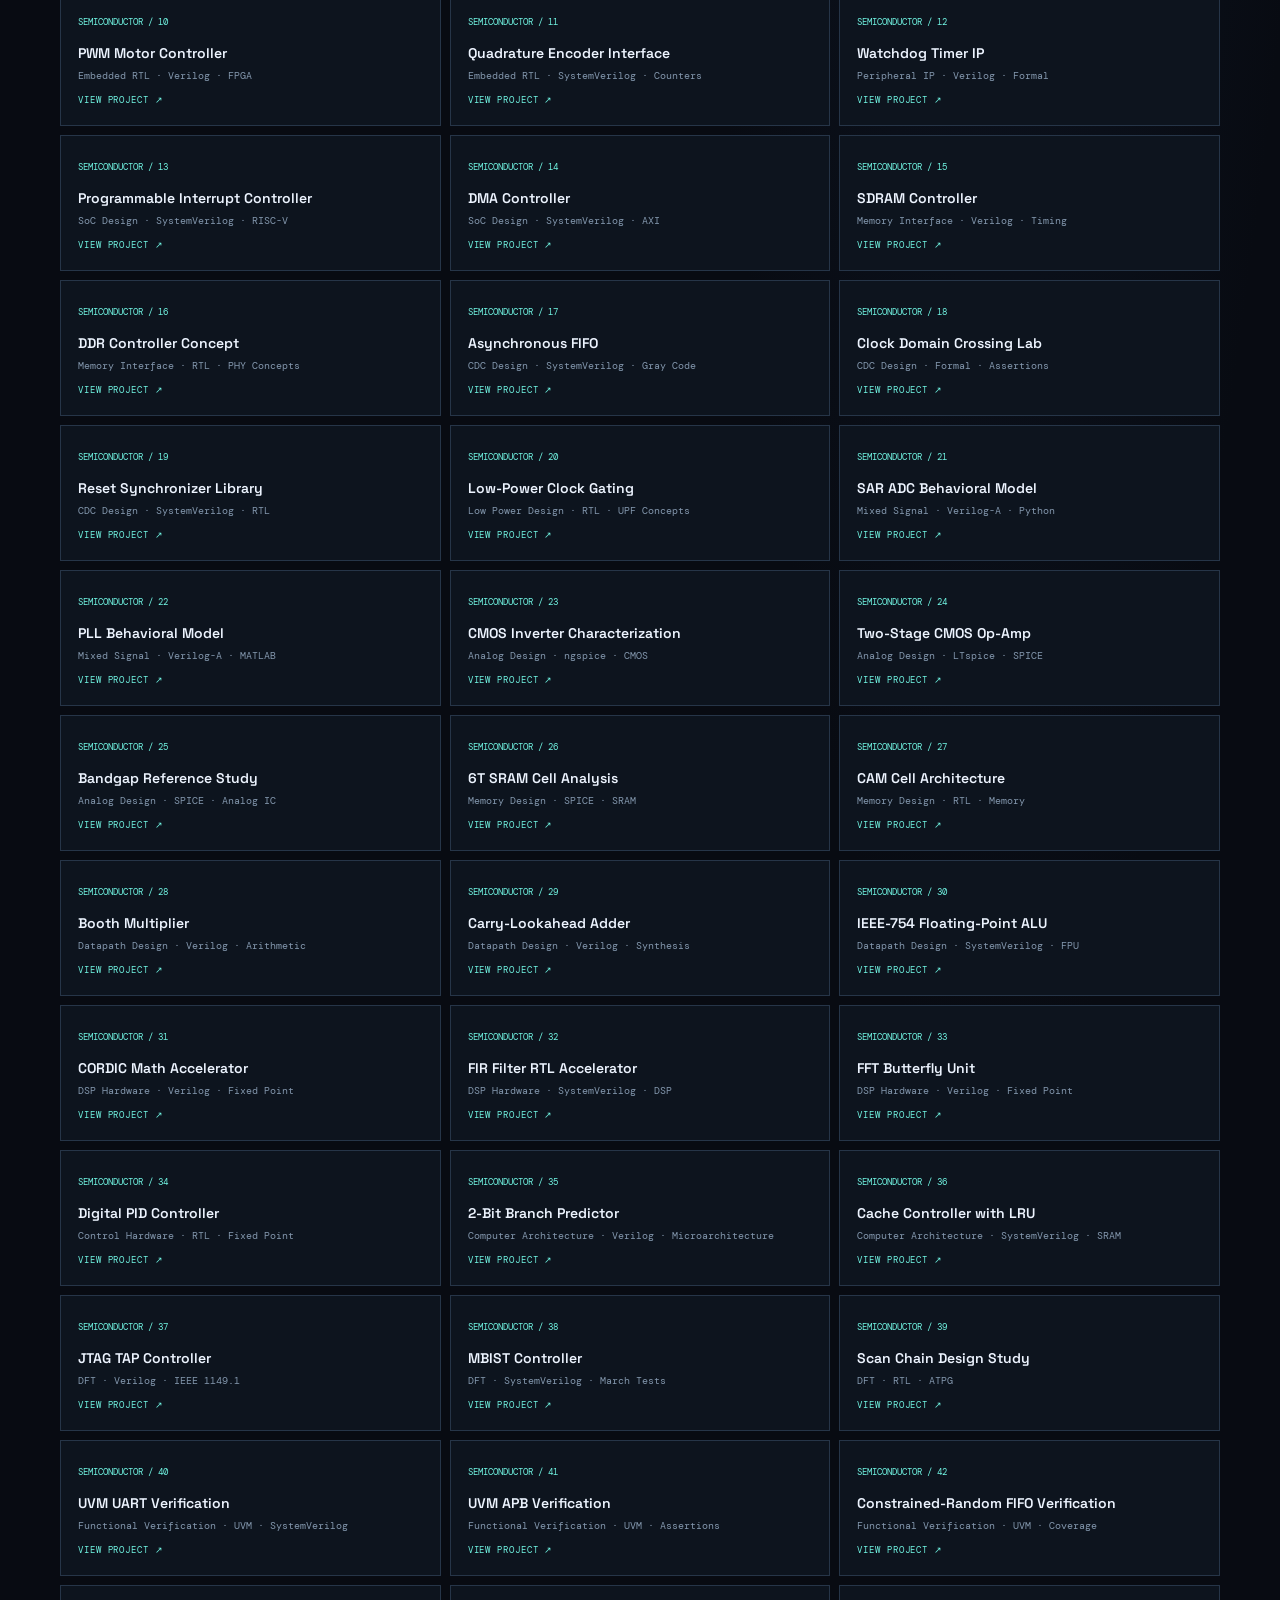
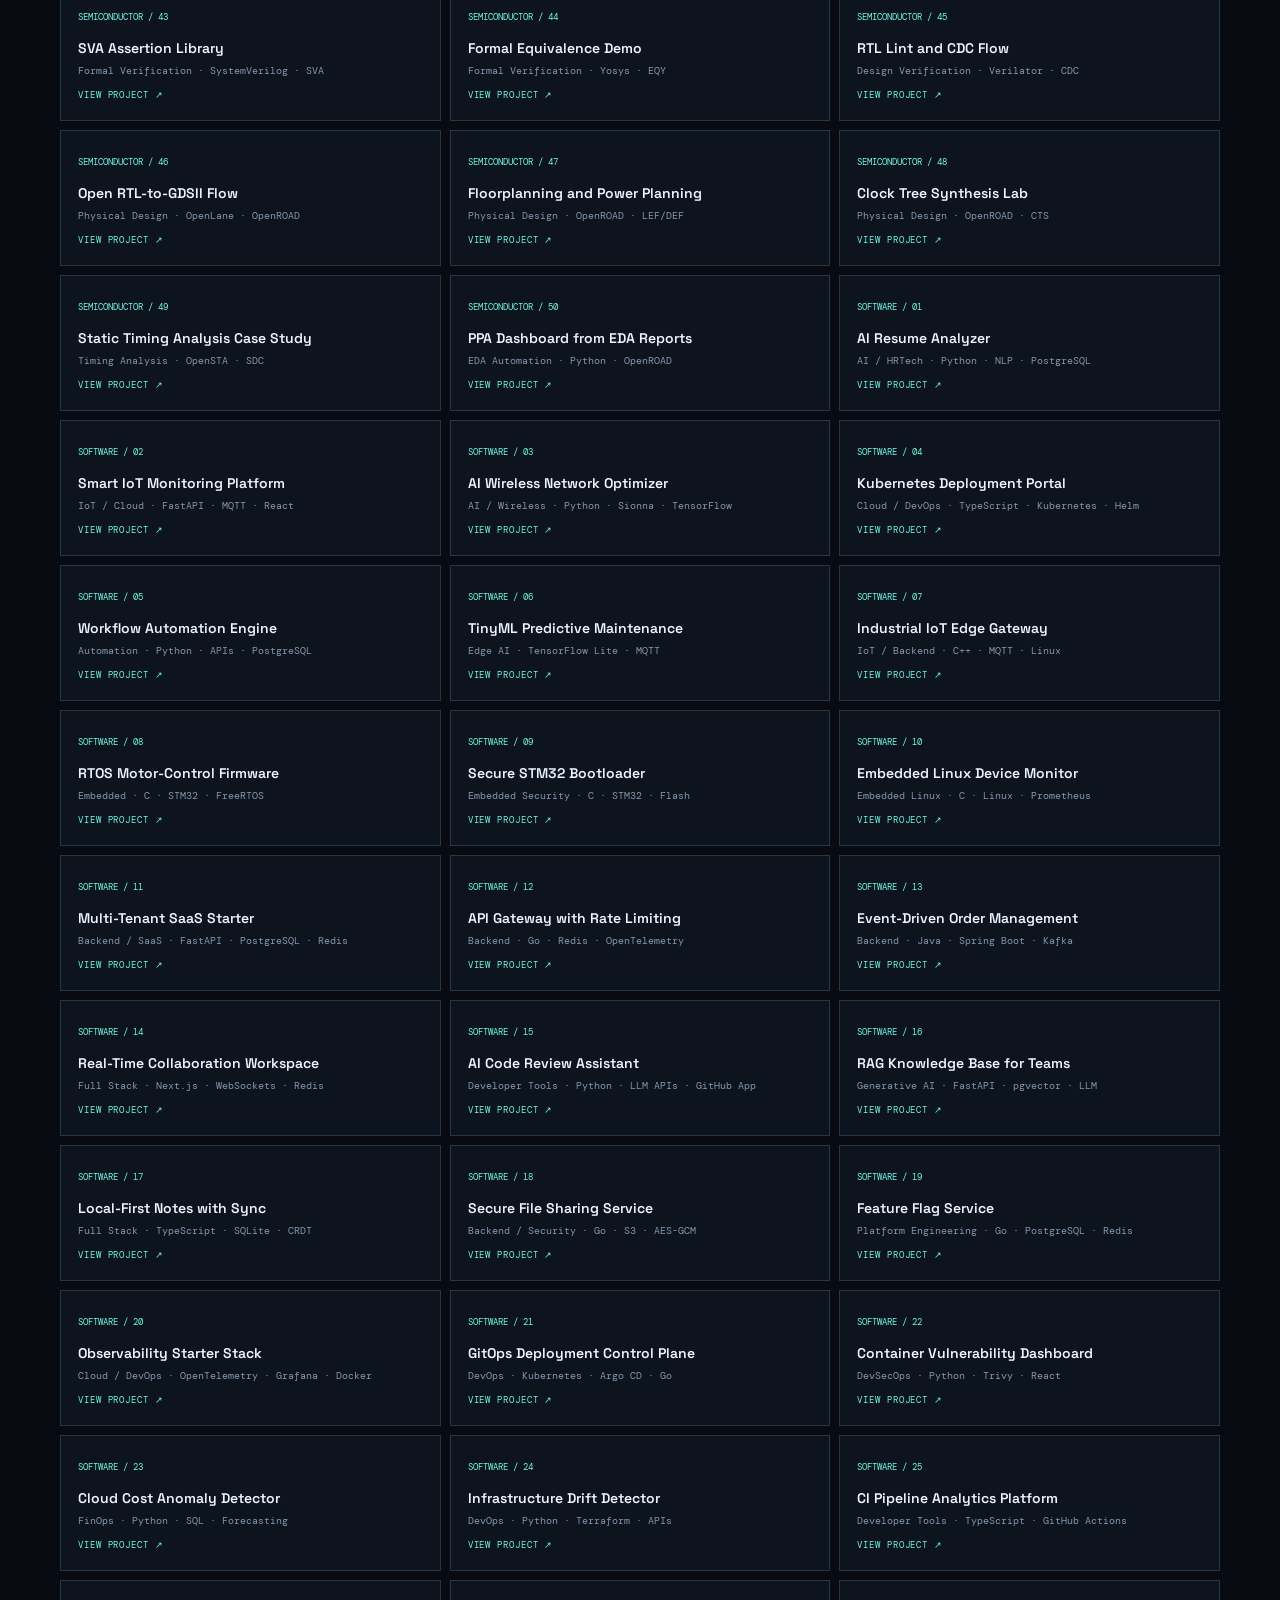
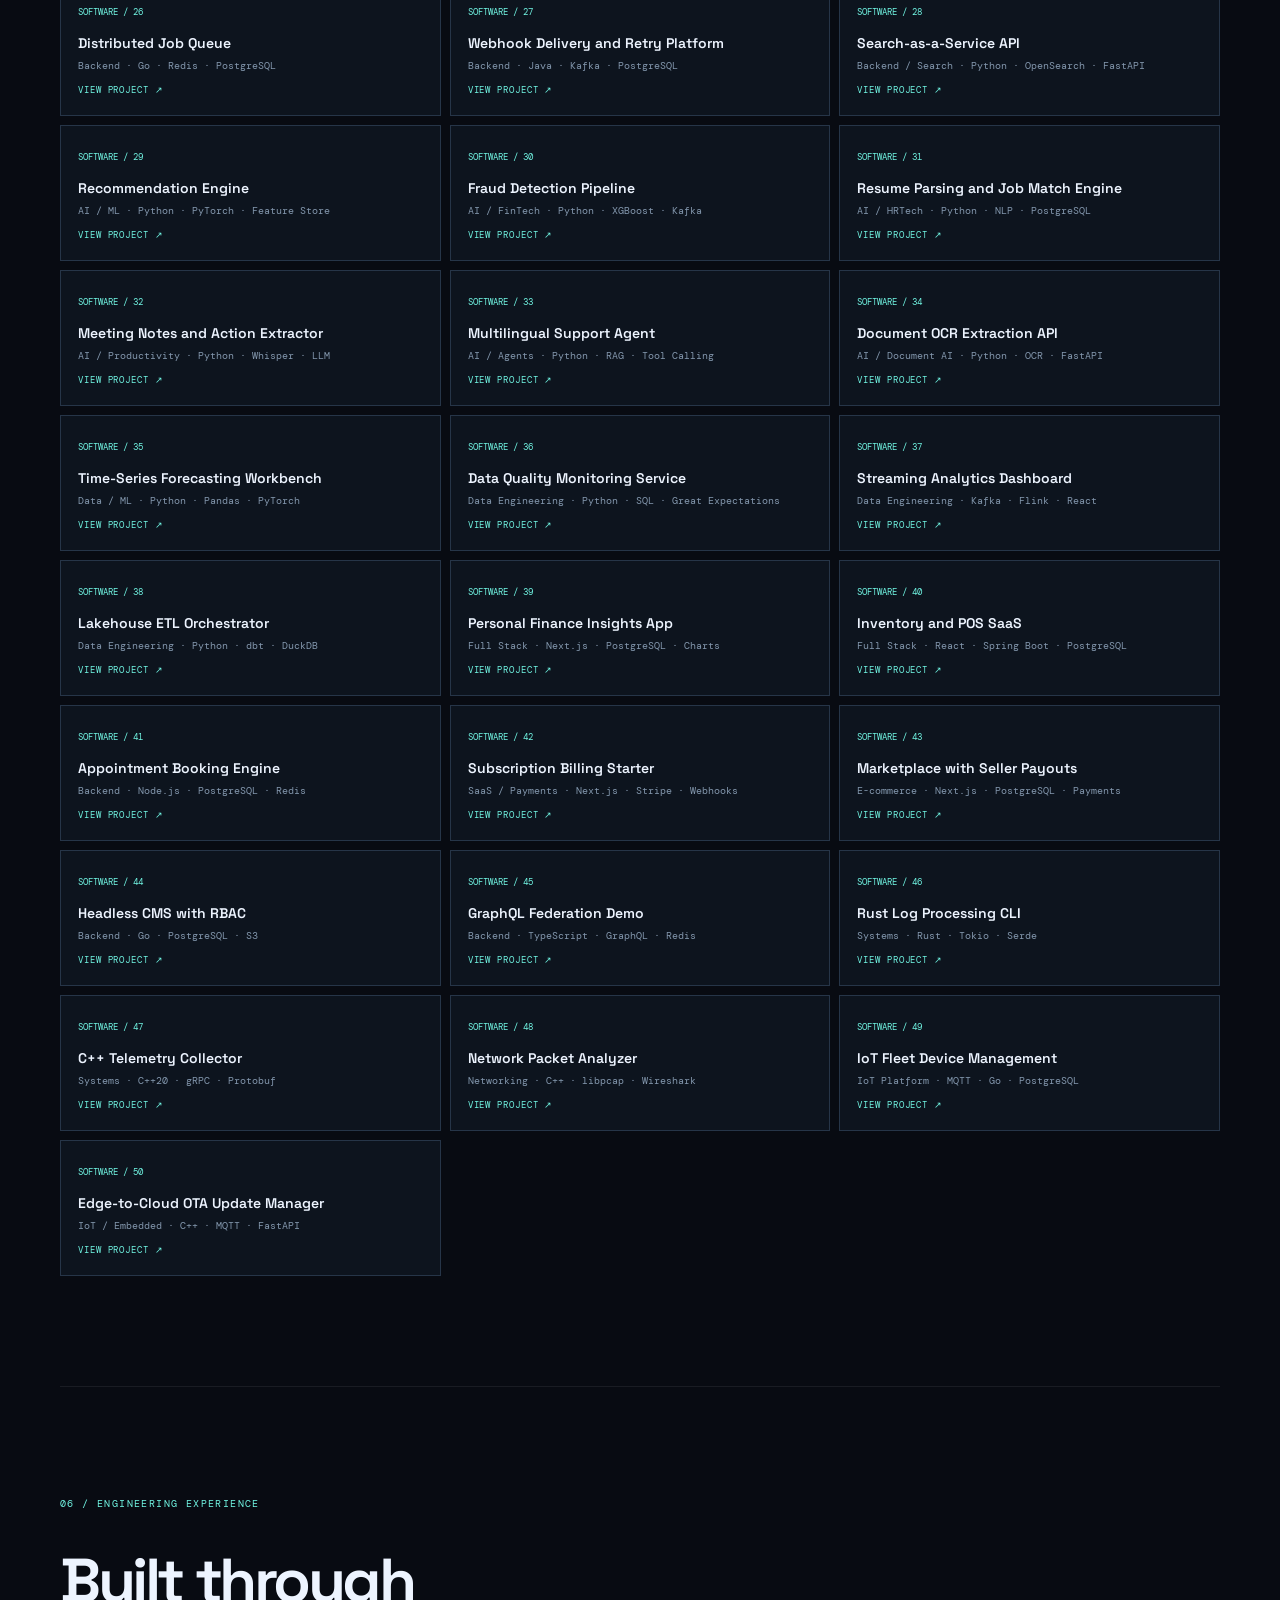
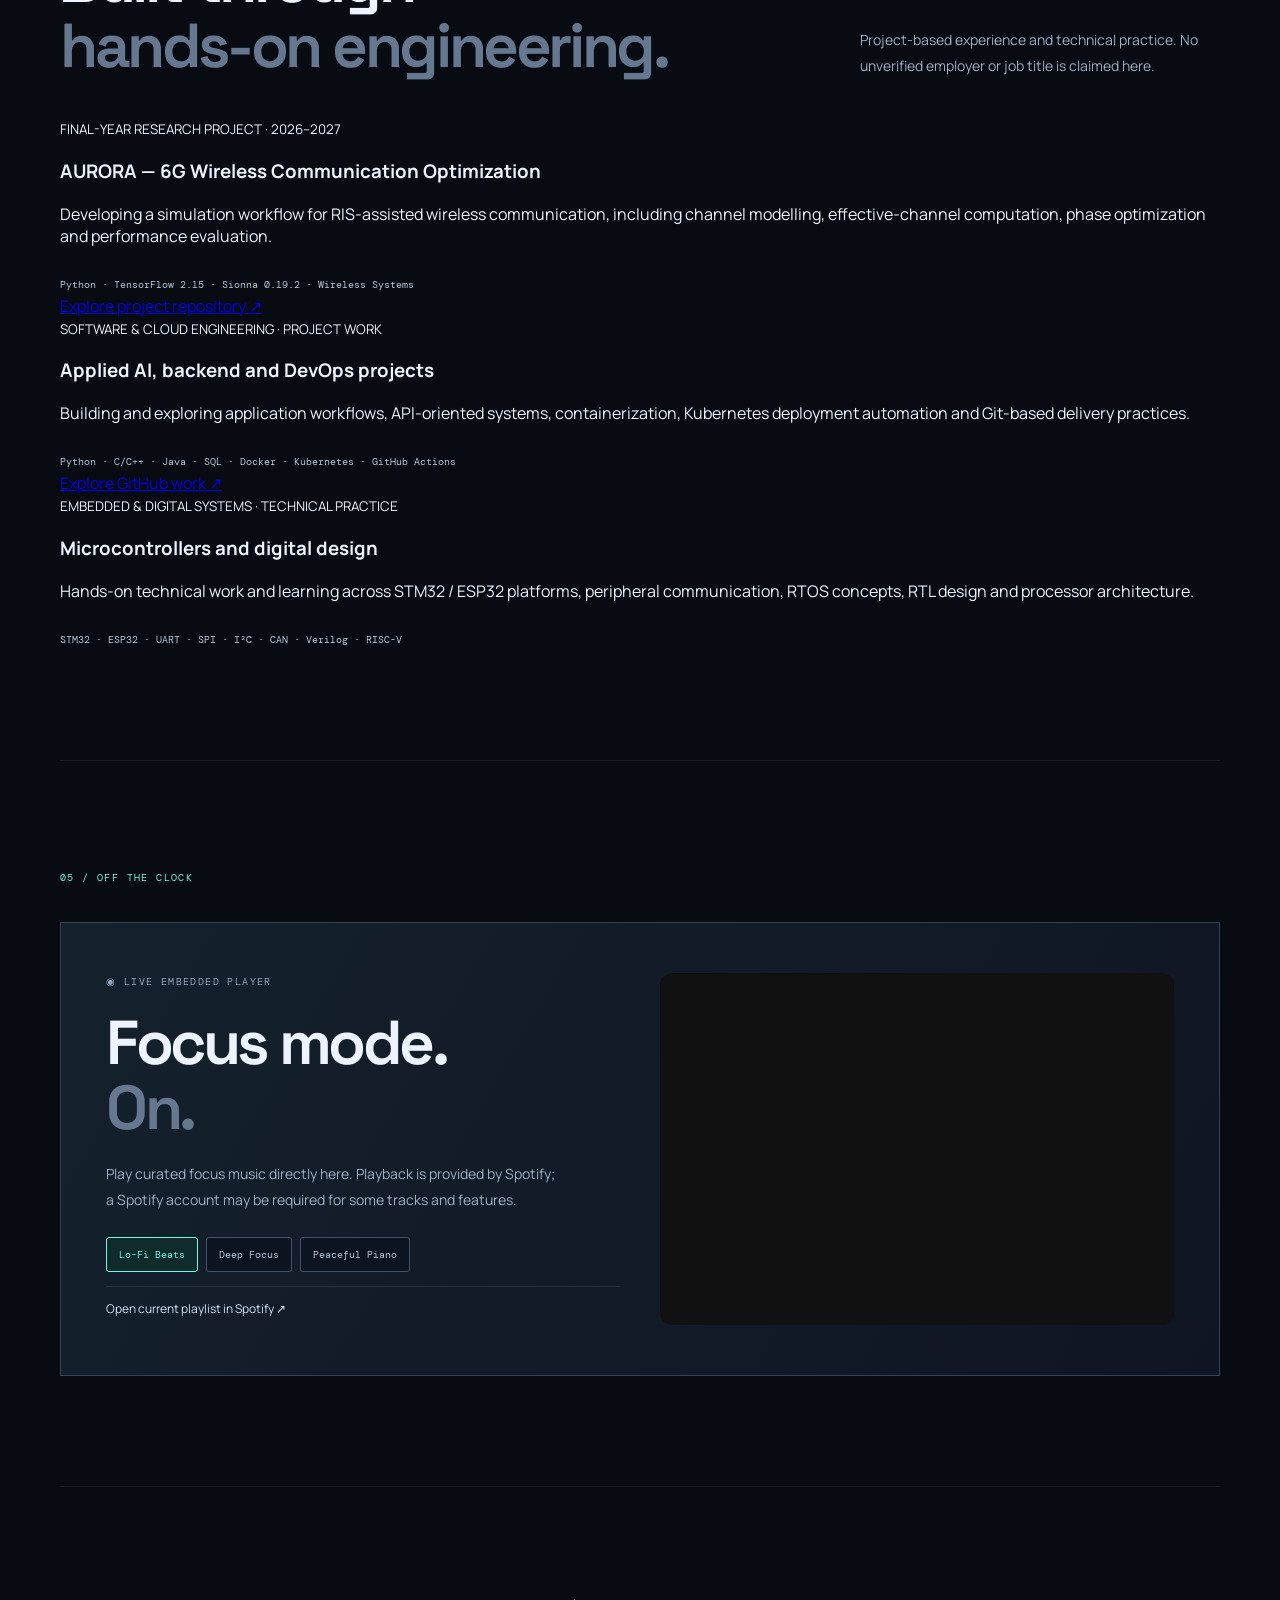
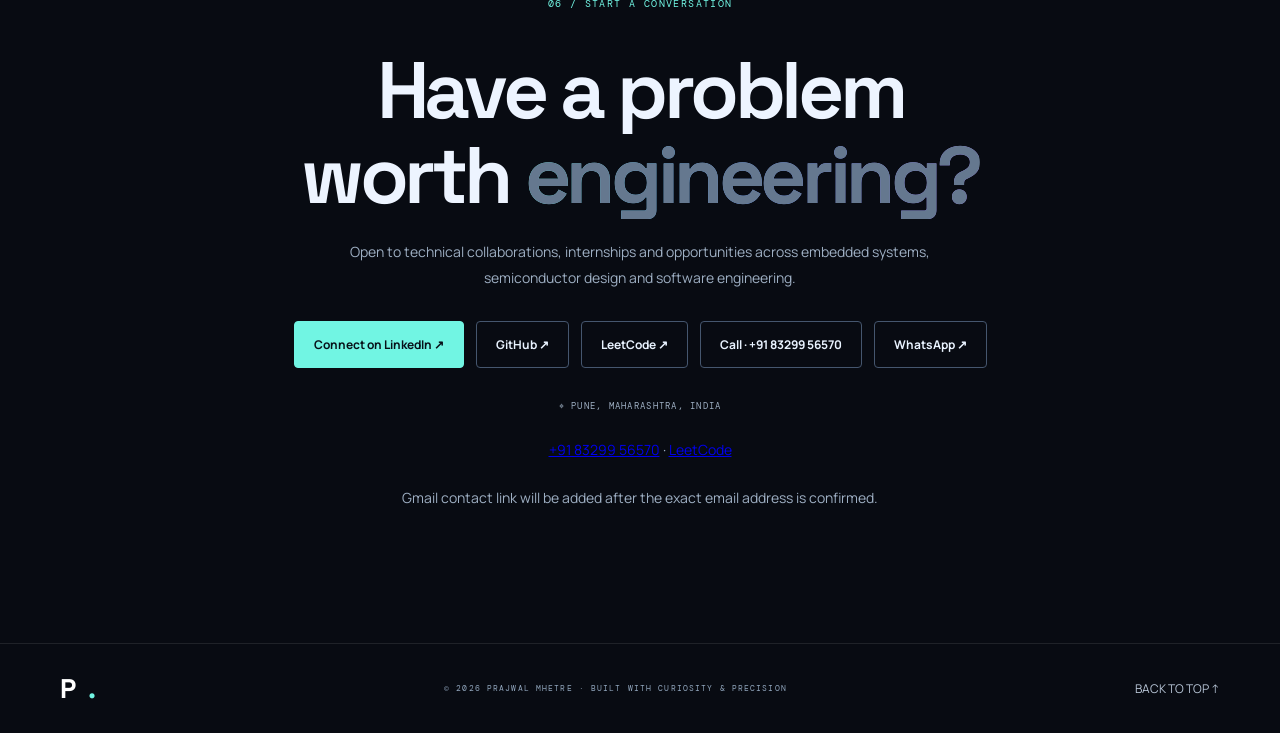
==== commit 444c1e2b: "Route main navigation to dedicated pages" ====
--- a/index.html
+++ b/index.html
@@ -1,6 +1,6 @@
 <!doctype html>
 <html lang="en"><head><meta charset="utf-8"><meta name="viewport" content="width=device-width,initial-scale=1"><meta name="theme-color" content="#080b12"><meta name="description" content="Prajwal Mhetre — engineering portfolio across semiconductor design, embedded systems, AI and software."><meta property="og:title" content="Prajwal Mhetre | Engineering Portfolio"><meta property="og:description" content="From silicon to software."><title>Prajwal Mhetre — Engineering Portfolio</title><link rel="preconnect" href="https://fonts.googleapis.com"><link rel="preconnect" href="https://fonts.gstatic.com" crossorigin><link href="https://fonts.googleapis.com/css2?family=DM+Mono:wght@400;500&family=Manrope:wght@400;500;600;700;800&family=Space+Grotesk:wght@400;500;600;700&display=swap" rel="stylesheet"><link rel="stylesheet" href="styles.css"><script defer src="projects.js"></script><script defer src="app.js"></script></head>
-<body><div class="grain"></div><header class="top"><a class="logo" href="#home">P<span>.</span><small>PRAJWAL MHETRE</small></a><button class="menu" aria-label="Open navigation">☰</button><nav><a href="#about">About</a><a href="#domains">Expertise</a><a href="#work">Selected work</a><a href="#projects">Project index</a><a href="#music">Music</a><a href="#experience">Experience</a><a class="navbtn" href="#contact">Contact ↗</a></nav></header>
+<body><div class="grain"></div><header class="top"><a class="logo" href="#home">P<span>.</span><small>PRAJWAL MHETRE</small></a><button class="menu" aria-label="Open navigation">☰</button><nav><a href="about.html">About</a><a href="expertise.html">Expertise</a><a href="work.html">Selected work</a><a href="projects.html">Project index</a><a href="music.html">Music</a><a href="experience.html">Experience</a><a class="navbtn" href="contact.html">Contact ↗</a></nav></header>
 <main><section class="hero wrap" id="home"><div class="hero-text reveal"><div class="eyebrow"><i></i> ELECTRONICS × SOFTWARE × INTELLIGENT SYSTEMS</div><p class="mono">MULTIDISCIPLINARY ENGINEER · PUNE, INDIA</p><h1>From <em>silicon</em><br>to <span>software.</span></h1><p class="lead">I’m Prajwal — an engineer-in-the-making working across abstraction layers: RTL, microcontrollers and real-time firmware through AI systems, backend platforms and cloud infrastructure.</p><div class="actions"><a class="btn primary" href="#work">Explore my work ↘</a><a class="btn" href="https://www.linkedin.com/in/prajwalmhetre/" target="_blank" rel="noreferrer">LinkedIn ↗</a><a class="btn" href="https://leetcode.com/" target="_blank" rel="noreferrer">LeetCode ↗</a></div><div class="stats"><div><b>02</b><small>CORE DOMAINS</small></div><div><b>100</b><small>PROJECT CONCEPTS</small></div><div><b>2027</b><small>GRADUATION TARGET</small></div></div></div><div class="hero-art reveal"><div class="portrait-card"><div class="card-top"><span>ENGINEER PROFILE / 001</span><span class="available">● OPEN TO OPPORTUNITIES</span></div><img src="https://github.com/PrajwalMhetre.png" alt="Prajwal Mhetre profile portrait"><div class="card-foot"><div><b>Prajwal Mhetre</b><small>Electronics & Communication Engineering</small></div><strong>PM<small>2027</small></strong></div></div><div class="float f1">⌘ &nbsp; Build with intent</div><div class="float f2">▂▅▇▅▃ &nbsp; Systems thinker</div><div class="orbit"></div></div><div class="scroll">↓ &nbsp; SCROLL TO EXPLORE</div></section>
 <section class="section wrap" id="about"><div class="label">01 / THE ENGINEER</div><div class="two"><h2>Curiosity across<br><span>the stack.</span></h2><div><p>I’m pursuing a <b>B.Tech in Electronics & Communication Engineering</b> at Bharati Vidyapeeth College of Engineering, Pune (expected 2027), after completing a Diploma in Computer Science Engineering.</p><p>My interests span digital design, processor architecture, embedded firmware, wireless communication, applied AI, backend engineering and cloud-native systems. I value reproducible experiments, clean interfaces, measurable testing and sound engineering trade-offs.</p><div class="education"><b>B.Tech — Electronics & Communication Engineering</b><small>Bharati Vidyapeeth College of Engineering, Pune · 2024–2027 · Expected graduation: July 2027 · CGPA: 7.46</small></div><div class="education"><b>Diploma — Computer Science Engineering</b><small>Basavakalyan Polytechnic, Karnataka · 2023 · CGPA: 8.88</small></div></div></div></section>
 <section class="section wrap" id="domains"><div class="label">02 / ENGINEERING FOCUS</div><div class="section-title"><h2>Two disciplines.<br><span>One systems mindset.</span></h2><p>I enjoy the boundary between physical systems and digital intelligence — where constraints become design decisions.</p></div><div class="domains"><article class="domain"><small>01 — HARDWARE</small><div class="symbol">⌁</div><h3>Semiconductor<br>& embedded</h3><p>Digital systems, processor datapaths, verification, firmware and connected devices.</p><div class="tags">Verilog · SystemVerilog · RISC-V · STM32 · ESP32 · FreeRTOS · FPGA · SPICE</div></article><article class="domain alt"><small>02 — SOFTWARE</small><div class="symbol">⌘</div><h3>Software &<br>intelligent systems</h3><p>APIs, data workflows, AI applications and reliable cloud-native software.</p><div class="tags">Python · C/C++ · Java · TypeScript · FastAPI · PostgreSQL · Docker · Kubernetes</div></article></div></section>
--- a/styles.css
+++ b/styles.css
@@ -1,3 +1,4 @@
 :root{--bg:#080b12;--panel:#101722;--line:#253244;--text:#edf4ff;--muted:#98a8bc;--cyan:#71f5e3;--blue:#6c9dff;--violet:#ae8bff;--font:'Manrope',sans-serif;--display:'Space Grotesk',sans-serif;--mono:'DM Mono',monospace}*{box-sizing:border-box}html{scroll-behavior:smooth}body{margin:0;background:radial-gradient(ellipse at 78% 8%,#14233b 0,transparent 32%),var(--bg);color:var(--text);font-family:var(--font);overflow-x:hidden}.grain{position:fixed;inset:0;pointer-events:none;opacity:.045;z-index:5;background-image:url("data:image/svg+xml,%3Csvg viewBox='0 0 180 180' xmlns='http://www.w3.org/2000/svg'%3E%3Cfilter id='n'%3E%3CfeTurbulence type='fractalNoise' baseFrequency='.9' numOctaves='3' stitchTiles='stitch'/%3E%3C/filter%3E%3Crect width='100%25' height='100%25' filter='url(%23n)' opacity='.5'/%3E%3C/svg%3E")}.wrap{width:min(1160px,calc(100% - 48px));margin:auto}.top{height:82px;display:flex;align-items:center;justify-content:space-between;width:min(1280px,calc(100% - 48px));margin:auto;border-bottom:1px solid #ffffff12}.logo{font:700 27px var(--display);color:white;text-decoration:none;display:flex;align-items:center;gap:12px}.logo>span{color:var(--cyan)}.logo small{font:500 10px var(--mono);letter-spacing:.19em;color:#c5d2e3}nav{display:flex;gap:28px;align-items:center}nav a,.all-link,footer a{color:#b9c7d8;text-decoration:none;font-size:12px}nav a:hover,.all-link:hover{color:var(--cyan)}.navbtn{border:1px solid #52647c;padding:11px 16px;border-radius:4px;color:white}.menu{display:none}.hero{min-height:690px;display:grid;grid-template-columns:1.1fr .9fr;align-items:center;position:relative;padding:80px 0 100px}.eyebrow,.label,.mono,.card-top,.domain>small,.work-card>small,.results small,footer small{font:10px var(--mono);letter-spacing:.14em;color:#91a6bd}.eyebrow{display:flex;align-items:center;gap:10px;color:var(--cyan)}.eyebrow i{width:7px;height:7px;background:var(--cyan);border-radius:50%;box-shadow:0 0 16px var(--cyan)}.hero-text>.mono{margin-top:35px}.hero h1{font:700 clamp(64px,8vw,104px)/.98 var(--display);letter-spacing:-.075em;margin:18px 0 24px}.hero h1 em{font-style:normal;color:#eaf4ff}.hero h1 span,.contact h2 span{background:linear-gradient(100deg,var(--cyan),var(--blue),var(--violet));background-clip:text;color:transparent}.lead{max-width:570px;color:#aebed0;line-height:1.85;font-size:15px}.actions{display:flex;gap:12px;flex-wrap:wrap;margin:30px 0}.btn{display:inline-flex;padding:14px 19px;border:1px solid #45566e;border-radius:4px;color:#e9f3ff;text-decoration:none;font-size:12px;font-weight:700;transition:.25s}.btn:hover{transform:translateY(-3px);border-color:var(--cyan)}.primary{background:var(--cyan);color:#071018;border-color:var(--cyan)}.stats{display:flex;gap:44px;margin-top:50px}.stats div{display:grid;gap:5px}.stats b{font:600 27px var(--display)}.stats small{font:9px var(--mono);letter-spacing:.12em;color:#8093aa}.hero-art{position:relative;display:grid;place-items:center;min-height:480px}.portrait-card{width:min(350px,85%);padding:13px;background:linear-gradient(145deg,#25374b,#101722 60%);border:1px solid #6c8ba844;box-shadow:0 30px 100px #0009;z-index:2;transform:rotate(2deg)}.card-top{display:flex;justify-content:space-between;font-size:8px;letter-spacing:.07em;padding:3px 2px 12px}.available{color:var(--cyan)}.portrait-card img{width:100%;height:340px;object-fit:cover;object-position:center 25%;filter:saturate(.82);background:#d4c2a8}.card-foot{display:flex;justify-content:space-between;align-items:center;padding:15px 4px 3px}.card-foot b,.card-foot small{display:block}.card-foot small{font-size:10px;color:var(--muted);margin-top:5px}.card-foot strong{font:700 20px var(--display);color:var(--cyan)}.card-foot strong small{font:9px var(--mono)}.float{position:absolute;padding:13px 17px;background:#151f2c;border:1px solid #53647a55;border-radius:4px;font-size:11px;box-shadow:0 15px 40px #0007;z-index:3}.f1{top:75px;right:-8px}.f2{bottom:78px;left:-5px}.orbit{position:absolute;width:410px;height:410px;border:1px solid #70f5e322;border-radius:50%;box-shadow:0 0 70px #4ad8d015,inset 0 0 70px #4ad8d010}.scroll{position:absolute;bottom:30px;left:0;font:9px var(--mono);letter-spacing:.15em;color:#74869c}.section{padding:110px 0;border-top:1px solid #ffffff12}.label{color:var(--cyan);margin-bottom:38px}.two{display:grid;grid-template-columns:1fr 1fr;gap:80px}.section h2,.project-heading h2,.music h2,.contact h2{font:650 clamp(40px,5vw,62px)/1.06 var(--display);letter-spacing:-.055em;margin:0}.section h2 span,.section-title h2 span,.project-heading h2 span,.music h2 span{color:#65788f}.two p,.section-title p,.project-heading p,.music p,.contact>p{color:#9eafc3;line-height:1.85;font-size:14px}.education{padding:16px 0;border-top:1px solid var(--line);display:grid;gap:6px}.education b{font-size:12px}.education small{color:#8295ac;font-size:11px}.section-title{display:flex;justify-content:space-between;align-items:end;gap:60px;margin-bottom:38px}.section-title p{max-width:360px;margin:0}.domains{display:grid;grid-template-columns:1fr 1fr;gap:18px}.domain{padding:34px;background:linear-gradient(145deg,#14232c,#0e141e);border:1px solid #315b60}.domain.alt{background:linear-gradient(145deg,#171c31,#0e141e);border-color:#42456b}.symbol{font-size:48px;color:var(--cyan);margin:32px 0 14px}.alt .symbol{color:var(--violet)}.domain h3{font:600 34px/1.05 var(--display);margin:0}.domain p{color:#9eafc3;line-height:1.7;font-size:13px;max-width:400px}.tags{font:10px var(--mono);line-height:2;color:#b6c6d7;margin-top:28px}.work-grid{display:grid;grid-template-columns:repeat(2,1fr);gap:14px}.work-card{padding:26px;border:1px solid var(--line);background:linear-gradient(140deg,#121d2a,#0c111a);text-decoration:none;color:inherit;transition:.25s}.work-card:hover{transform:translateY(-5px);border-color:#64dccc}.work-card>small{color:var(--cyan)}.work-card h3{font:600 24px var(--display);margin:22px 0 10px}.work-card p{font-size:12px;color:#9eafc3;line-height:1.7;min-height:42px}.work-card b{font:10px var(--mono);color:#b9c8d9}.all-link{display:inline-block;margin-top:28px;color:var(--cyan)}.project-heading{display:flex;justify-content:space-between;align-items:end}.project-heading p{max-width:520px}.project-heading>strong{font:700 60px var(--display);color:var(--cyan);text-align:right}.project-heading>strong small{display:block;font:9px var(--mono);letter-spacing:.15em;color:#91a6bd}.controls{display:flex;justify-content:space-between;gap:20px;margin:32px 0 16px}.filters{display:flex;gap:7px;flex-wrap:wrap}.filters button{background:#101722;border:1px solid var(--line);padding:10px 13px;color:#9eafc3;font:10px var(--mono);cursor:pointer}.filters button.selected{background:#14302f;border-color:#4dd8c9;color:var(--cyan)}#search{width:min(330px,100%);background:#0e151f;border:1px solid var(--line);padding:12px 14px;color:white;outline:none}.results{display:flex;justify-content:space-between;border-top:1px solid var(--line);padding:14px 0;color:var(--cyan);font:10px var(--mono)}.project-grid{display:grid;grid-template-columns:repeat(3,1fr);gap:9px}.project{border:1px solid #263548;background:#0d141e;padding:17px;min-height:126px;transition:.2s}.project:hover{border-color:#4cc9bd;transform:translateY(-2px)}.project small{font:9px var(--mono);color:var(--cyan)}.project h4{font:600 14px var(--display);margin:14px 0 7px}.project p{font:10px var(--mono);color:#8397ad;margin:0}.music{display:grid;grid-template-columns:1fr 1fr;gap:40px;align-items:center;padding:45px;background:linear-gradient(120deg,#14212d,#101523);border:1px solid #344456}.music h2{margin:20px 0}.music p{max-width:450px}.music>div:first-child>a{display:block;padding:13px 0;border-top:1px solid var(--line);color:#d2e0ef;text-decoration:none;font-size:12px}.vinyl{display:grid;justify-items:center;gap:24px}.disc{width:230px;height:230px;border-radius:50%;background:repeating-radial-gradient(circle,#101116 0 4px,#272a31 5px 6px);display:grid;place-items:center;box-shadow:0 20px 60px #0009;animation:spin 18s linear infinite}.disc span{width:82px;height:82px;border-radius:50%;background:linear-gradient(140deg,var(--cyan),var(--blue));display:grid;place-content:center;text-align:center;color:#09111b;font:700 20px var(--display)}.disc small{font:8px var(--mono)}.vinyl>small{font:9px var(--mono);color:#879bb1}@keyframes spin{to{transform:rotate(360deg)}}.contact{text-align:center}.contact h2{font-size:clamp(45px,7vw,80px)}.contact>p{max-width:600px;margin:22px auto}.contact .actions{justify-content:center}.contact .mono{font-size:9px}footer{border-top:1px solid #ffffff18;min-height:90px;padding:20px max(24px,calc((100% - 1160px)/2));display:flex;justify-content:space-between;align-items:center}footer small{font-size:8px}.reveal{animation:rise .8s both}@keyframes rise{from{opacity:0;transform:translateY(20px)}to{opacity:1;transform:translateY(0)}}@media(max-width:800px){.top{height:70px}.menu{display:block;background:none;border:1px solid var(--line);color:white;padding:8px}nav{display:none;position:absolute;top:70px;left:0;right:0;padding:20px;background:#0b111b;z-index:8;flex-direction:column;align-items:stretch}nav.open{display:flex}.hero{grid-template-columns:1fr;padding-top:60px}.hero-art{min-height:500px}.two,.domains,.music{grid-template-columns:1fr;gap:28px}.section-title{display:block}.section-title p{margin-top:20px}.project-grid{grid-template-columns:repeat(2,1fr)}.controls{flex-direction:column}.project-heading{align-items:start}.project-heading>strong{font-size:45px}}@media(max-width:520px){.wrap{width:calc(100% - 34px)}.hero h1{font-size:62px}.stats{gap:20px}.stats b{font-size:22px}.portrait-card img{height:300px}.hero-art{min-height:440px}.f1{right:-5px}.f2{left:-4px}.section{padding:78px 0}.work-grid,.project-grid{grid-template-columns:1fr}.music{padding:25px}.project-heading>strong{font-size:36px}footer{gap:12px;flex-wrap:wrap}footer small{order:3;width:100%}}@media(prefers-reduced-motion:reduce){*,*::before,*::after{scroll-behavior:auto!important;animation-duration:.01ms!important;animation-iteration-count:1!important;transition-duration:.01ms!important}}
 /* Interactive Spotify player and project detail pages */
 .player-tabs{display:flex;flex-wrap:wrap;gap:8px;margin:24px 0 14px}.player-tabs button{border:1px solid #40516a;background:#0c141f;color:#b9c8d9;padding:10px 12px;border-radius:3px;font:10px var(--mono);cursor:pointer}.player-tabs button.active,.player-tabs button:hover{border-color:var(--cyan);color:var(--cyan);background:#102b2b}.spotify-open{font-size:11px;color:var(--cyan);text-decoration:none}.spotify-frame{min-width:0}.spotify-frame iframe{display:block;border:0;border-radius:12px;min-height:352px;background:#111}.project{display:block;text-decoration:none;color:inherit;position:relative}.project-open{display:inline-block;margin-top:12px;font:9px var(--mono);letter-spacing:.1em;color:var(--cyan)}.project:hover h4{color:var(--cyan)}.project-detail{min-height:70vh;padding-top:68px;padding-bottom:90px}.detail-hero{padding:34px 0 54px;border-bottom:1px solid var(--line)}.detail-kicker{color:var(--cyan);font-size:10px;letter-spacing:.15em}.back-link{display:inline-block;margin:25px 0;color:#aabbd0;font-size:11px;text-decoration:none}.detail-hero h1{font:700 clamp(42px,7vw,76px)/1.03 var(--display);letter-spacing:-.06em;max-width:900px;margin:8px 0 20px}.detail-lead{max-width:790px;color:#aabbd0;font-size:15px;line-height:1.9}.detail-tags{display:flex;flex-wrap:wrap;gap:8px;margin-top:25px}.detail-tags span{border:1px solid #34465c;padding:8px 10px;color:#c6d5e6;font:9px var(--mono)}.detail-layout{display:grid;grid-template-columns:190px minmax(0,1fr);gap:70px;padding-top:55px}.detail-layout aside{position:sticky;top:25px;align-self:start;display:grid;gap:17px}.detail-layout aside small{color:var(--cyan);font-size:9px}.detail-layout aside a{font-size:11px;color:#9eafc3;text-decoration:none}.detail-layout aside a:hover{color:var(--cyan)}.detail-layout article section{padding:0 0 48px;margin-bottom:44px;border-bottom:1px solid var(--line);scroll-margin-top:30px}.detail-layout article .label{margin-bottom:18px}.detail-layout article h2{font:600 clamp(28px,4vw,42px) var(--display);margin-bottom:16px}.detail-layout article section>p:not(.label){color:#a7b8cb;line-height:1.8;font-size:13px}.detail-callout{border-left:2px solid var(--cyan);background:#111d29;padding:18px 22px;margin-top:25px}.detail-callout b{font-size:12px}.detail-callout p{font:11px var(--mono);color:var(--cyan)}.detail-list{list-style:none;padding:0;margin:20px 0}.detail-list li{display:flex;gap:18px;padding:17px 0;border-bottom:1px solid #263548;color:#d4dfec;font-size:13px}.detail-list li b{font:11px var(--mono);color:var(--cyan)}.detail-bullets{padding-left:20px;color:#aebed0;font-size:13px;line-height:2.2}.detail-bullets li::marker{color:var(--cyan)}.detail-note{border:1px solid #68552e;background:#211b11;padding:15px;color:#d8c69e!important;font-size:11px!important}.related-grid{display:grid;grid-template-columns:repeat(2,1fr);gap:10px}.related-grid a{padding:17px;border:1px solid var(--line);display:grid;gap:10px;text-decoration:none;color:#e5edf8}.related-grid small,.related-grid span{font:9px var(--mono);color:var(--cyan)}.related-grid b{font:13px var(--display)}.detail-error{padding:100px 0}.detail-error h1{font:600 42px var(--display)}@media(max-width:800px){.detail-layout{grid-template-columns:1fr;gap:35px}.detail-layout aside{position:static;display:flex;flex-wrap:wrap}.detail-layout aside small{width:100%}}@media(max-width:520px){.player-tabs button{flex:1 1 40%}.spotify-frame iframe{min-height:352px}.related-grid{grid-template-columns:1fr}}
+.aurora-gallery{display:grid;grid-template-columns:repeat(3,1fr);gap:14px;margin:28px 0 34px}.aurora-gallery figure{margin:0;border:1px solid var(--line);background:#101722;padding:12px}.aurora-gallery figcaption{display:grid;gap:6px;padding:12px 2px}.aurora-gallery figcaption b{font:600 12px var(--display)}.aurora-gallery figcaption small{font:9px var(--mono);color:var(--muted)}.aurora-visual{height:170px;position:relative;overflow:hidden;display:flex;align-items:center;justify-content:space-around;background:radial-gradient(ellipse,#1a3545,#0b111a 70%);color:var(--cyan);font:10px var(--mono)}.tower{font-size:62px}.beam{height:2px;width:25%;background:linear-gradient(90deg,var(--blue),var(--cyan));box-shadow:0 0 15px var(--cyan)}.ris{border:1px solid var(--cyan);padding:20px 12px;text-align:center;line-height:1.7}.aurora-visual>span{position:absolute;bottom:12px;left:12px;font-size:8px;color:#aebed0}.aurora-visual.flow{padding:14px;gap:5px;flex-wrap:wrap}.aurora-visual.flow b{border:1px solid #6c9dff;padding:10px 7px;font-size:8px}.aurora-visual.flow i{color:var(--cyan)}.aurora-visual.chart{display:block;padding:20px}.aurora-visual.chart>span{font-size:9px}.curve,.curve.baseline{position:absolute;left:10%;top:55%;width:80%;height:35%;border-top:3px solid var(--cyan);transform:skewY(-15deg);filter:drop-shadow(0 0 5px var(--cyan))}.curve.baseline{top:70%;border-color:var(--blue);transform:skewY(-7deg);filter:none}@media(max-width:800px){.aurora-gallery{grid-template-columns:1fr 1fr}}@media(max-width:540px){.aurora-gallery{grid-template-columns:1fr}}
